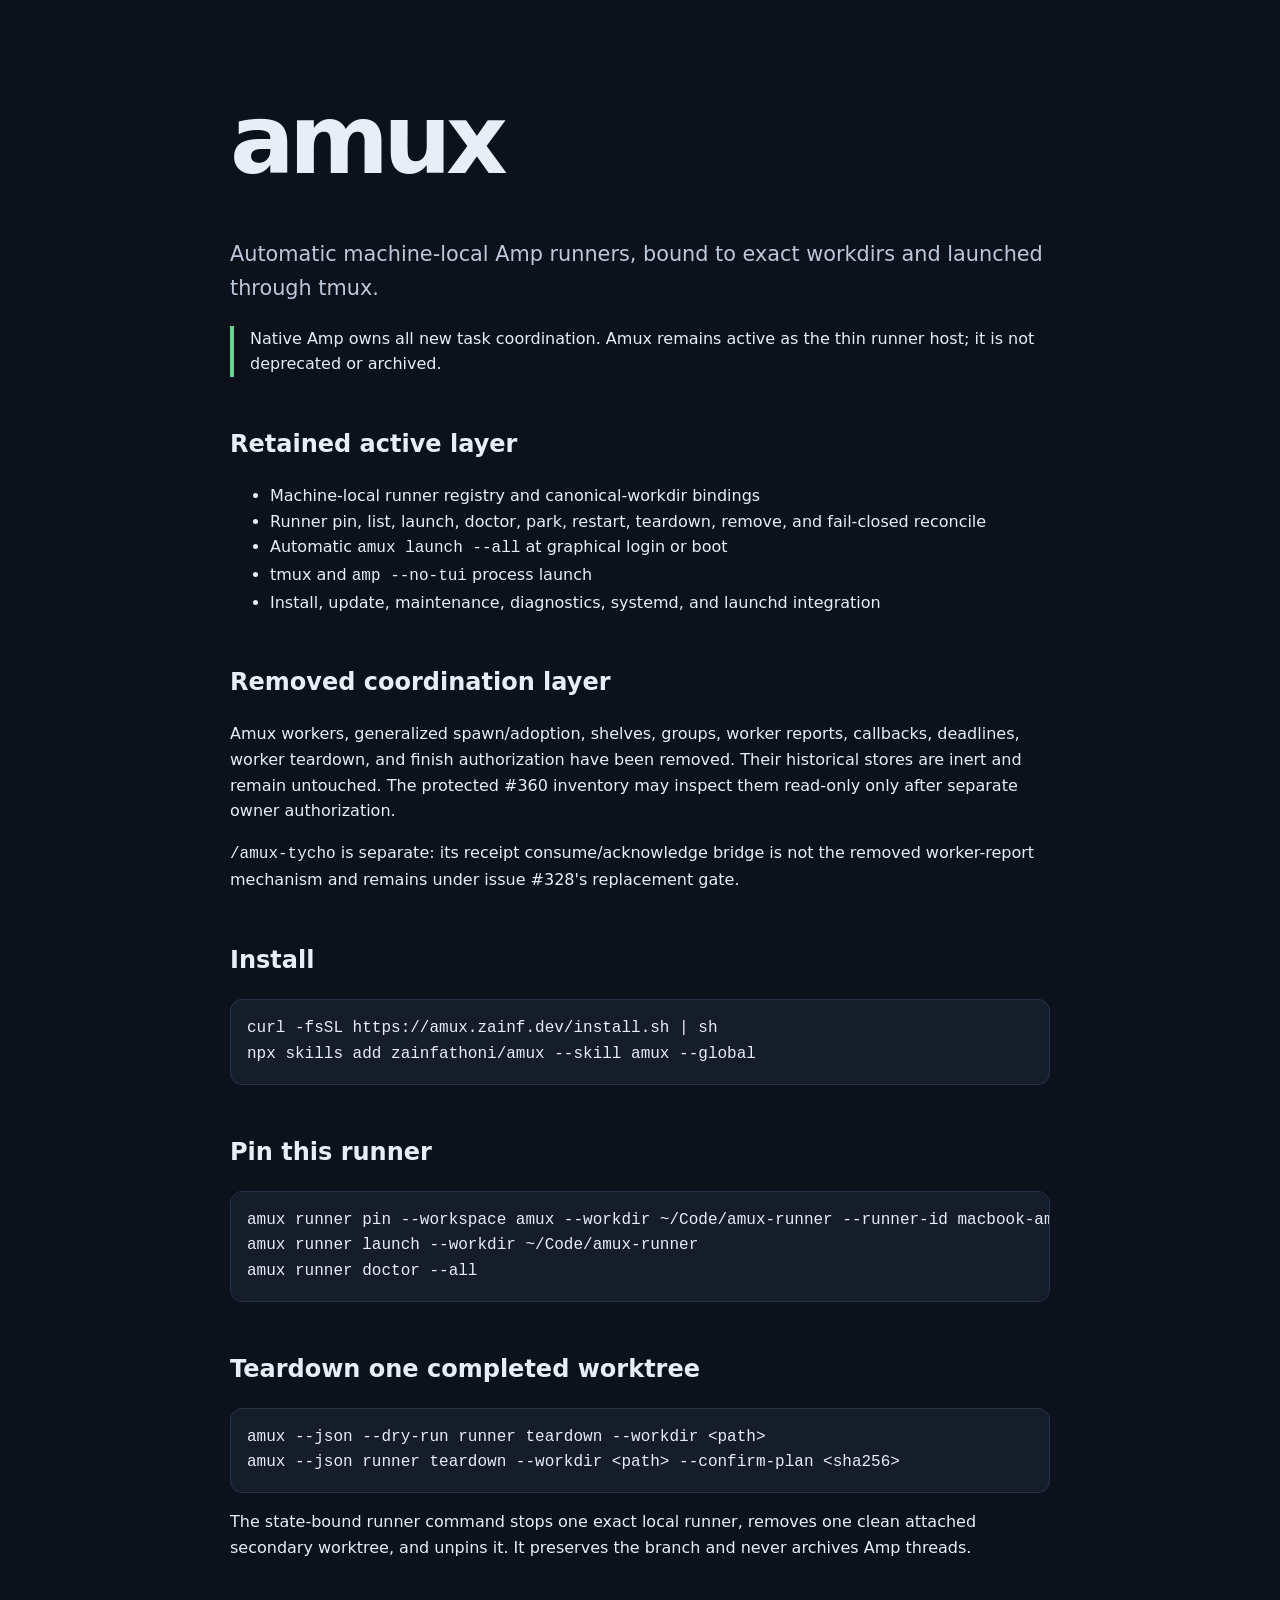
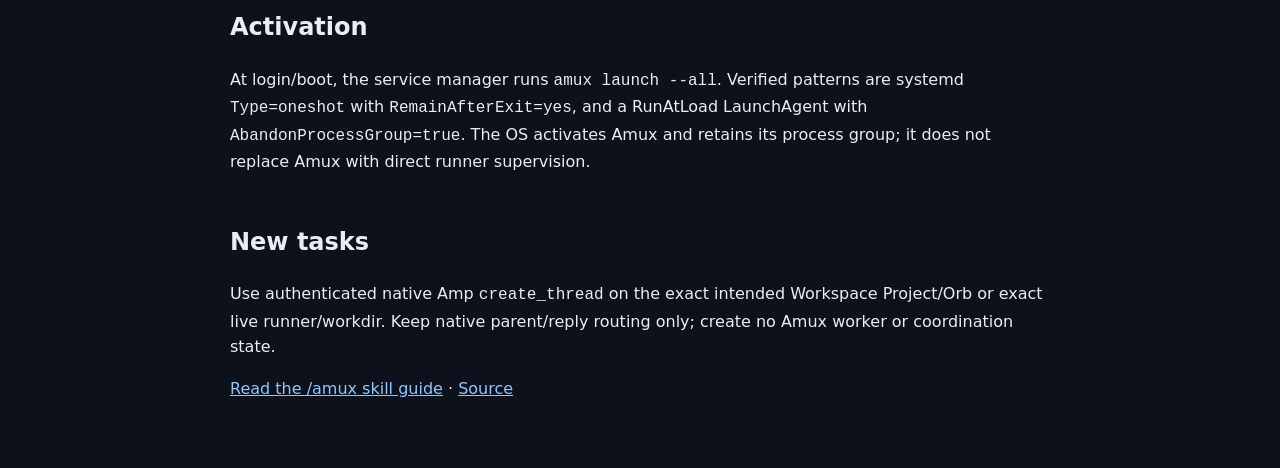
==== docs/index.html @ d3b96d9a "feat: support native runner IDs in runner pin Amp-Thread-ID: https://ampcode.com/threads/T-01a09e70-" ====
<!doctype html>
<html lang="en">
  <head>
    <meta charset="utf-8" />
    <meta name="viewport" content="width=device-width, initial-scale=1" />
    <meta name="description" content="amux is the thin machine-local runner and tmux host for Amp." />
    <title>amux — automatic machine-local Amp runners</title>
    <style>
      :root { color-scheme: dark; font-family: ui-sans-serif, system-ui, sans-serif; background: #0c111b; color: #e8edf7; }
      body { max-width: 820px; margin: 0 auto; padding: 4rem 1.5rem; line-height: 1.6; }
      h1 { font-size: clamp(3rem, 10vw, 6rem); margin: 0; letter-spacing: -.06em; }
      h2 { margin-top: 3rem; }
      a { color: #8cc8ff; }
      code, pre { font-family: ui-monospace, monospace; }
      pre { background: #151d2b; border: 1px solid #26344a; border-radius: .75rem; padding: 1rem; overflow-x: auto; }
      .lede { font-size: 1.3rem; color: #bdc8da; }
      .note { border-left: .25rem solid #68d391; padding-left: 1rem; }
    </style>
  </head>
  <body>
    <h1>amux</h1>
    <p class="lede">Automatic machine-local Amp runners, bound to exact workdirs and launched through tmux.</p>
    <p class="note">Native Amp owns all new task coordination. Amux remains active as the thin runner host; it is not deprecated or archived.</p>

    <h2>Retained active layer</h2>
    <ul>
      <li>Machine-local runner registry and canonical-workdir bindings</li>
      <li>Runner pin, list, launch, doctor, park, restart, teardown, remove, and fail-closed reconcile</li>
      <li>Automatic <code>amux launch --all</code> at graphical login or boot</li>
      <li>tmux and <code>amp --no-tui</code> process launch</li>
      <li>Install, update, maintenance, diagnostics, systemd, and launchd integration</li>
    </ul>

    <h2>Removed coordination layer</h2>
    <p>Amux workers, generalized spawn/adoption, shelves, groups, worker reports, callbacks, deadlines, worker teardown, and finish authorization have been removed. Their historical stores are inert and remain untouched. The protected #360 inventory may inspect them read-only only after separate owner authorization.</p>
    <p><code>/amux-tycho</code> is separate: its receipt consume/acknowledge bridge is not the removed worker-report mechanism and remains under issue #328's replacement gate.</p>

    <h2>Install</h2>
    <pre><code>curl -fsSL https://amux.zainf.dev/install.sh | sh
npx skills add zainfathoni/amux --skill amux --global</code></pre>

    <h2>Pin this runner</h2>
    <pre><code>amux runner pin --workspace amux --workdir ~/Code/amux-runner --runner-id macbook-amux
amux runner launch --workdir ~/Code/amux-runner
amux runner doctor --all</code></pre>

    <h2>Teardown one completed worktree</h2>
    <pre><code>amux --json --dry-run runner teardown --workdir &lt;path&gt;
amux --json runner teardown --workdir &lt;path&gt; --confirm-plan &lt;sha256&gt;</code></pre>
    <p>The state-bound runner command stops one exact local runner, removes one clean attached secondary worktree, and unpins it. It preserves the branch and never archives Amp threads.</p>

    <h2>Activation</h2>
    <p>At login/boot, the service manager runs <code>amux launch --all</code>. Verified patterns are systemd <code>Type=oneshot</code> with <code>RemainAfterExit=yes</code>, and a RunAtLoad LaunchAgent with <code>AbandonProcessGroup=true</code>. The OS activates Amux and retains its process group; it does not replace Amux with direct runner supervision.</p>

    <h2>New tasks</h2>
    <p>Use authenticated native Amp <code>create_thread</code> on the exact intended Workspace Project/Orb or exact live runner/workdir. Keep native parent/reply routing only; create no Amux worker or coordination state.</p>

    <p><a href="./skill/">Read the /amux skill guide</a> · <a href="https://github.com/zainfathoni/amux">Source</a></p>
  </body>
</html>
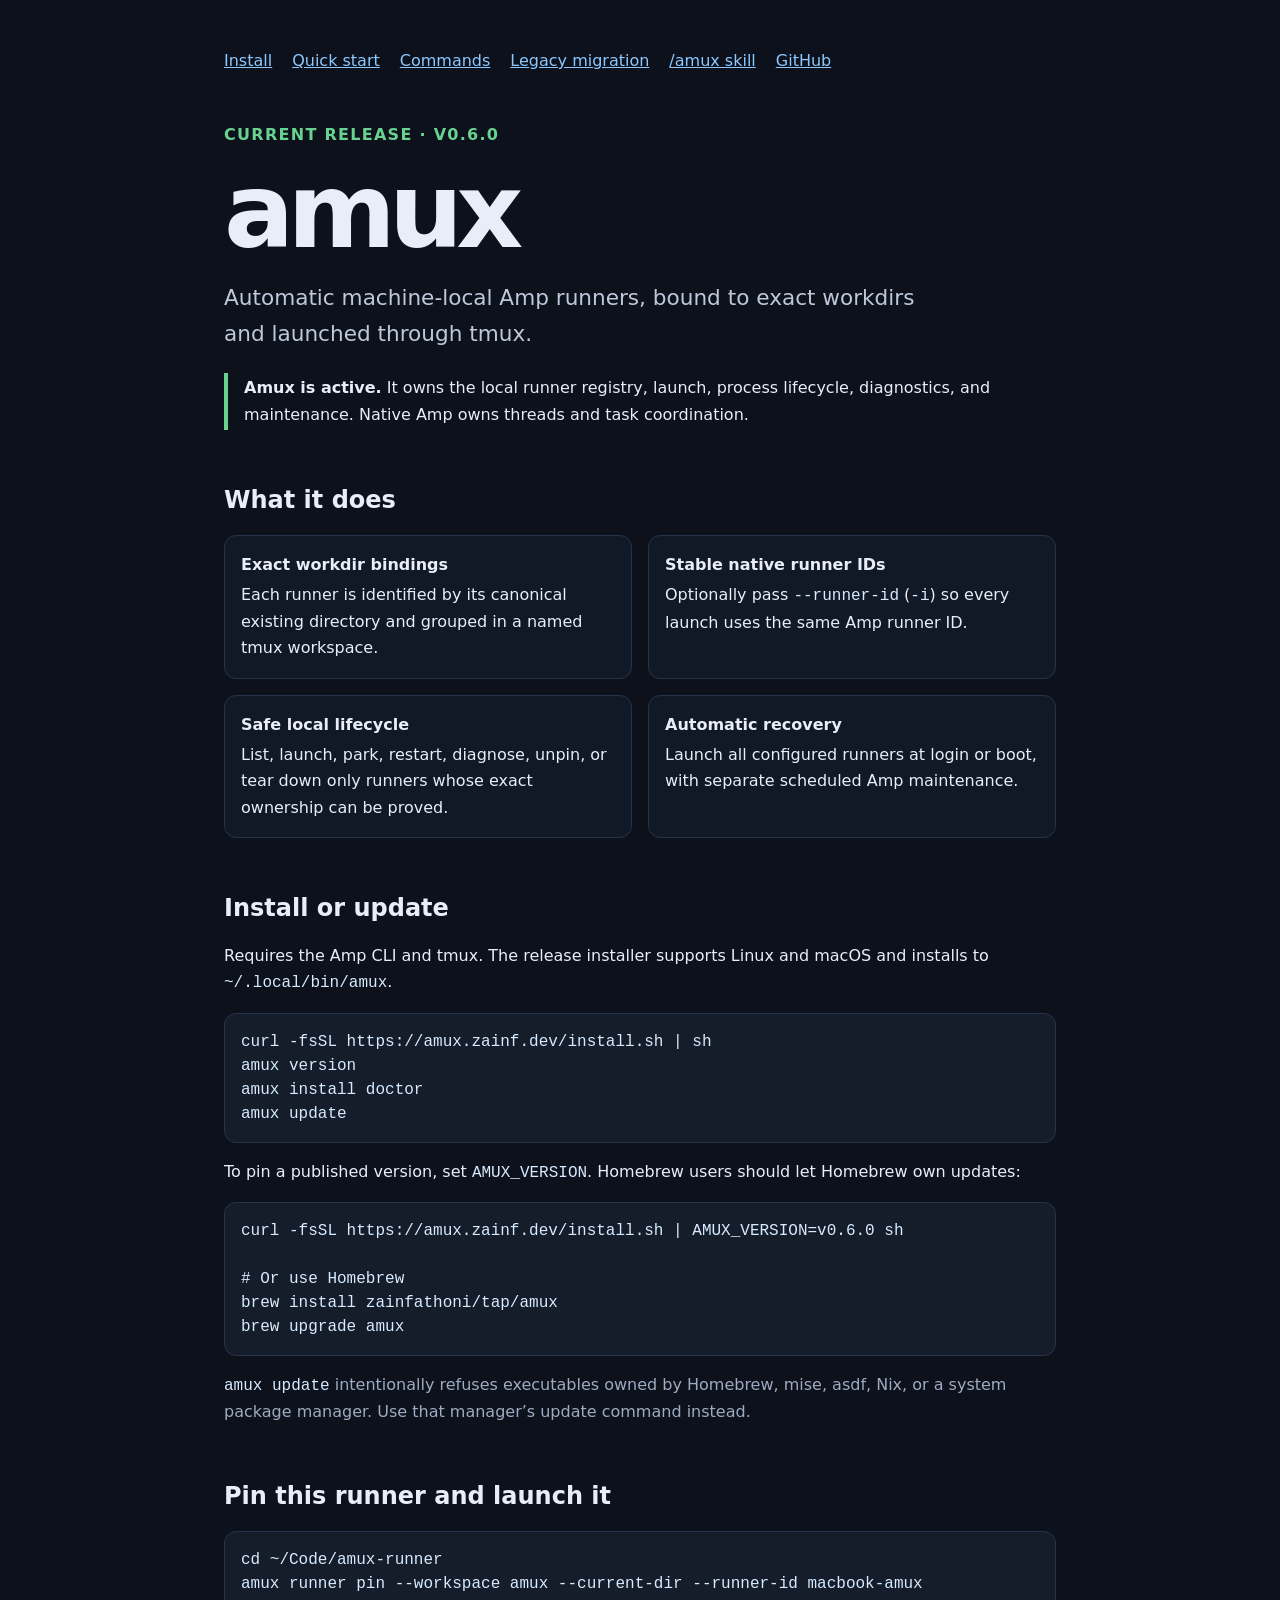
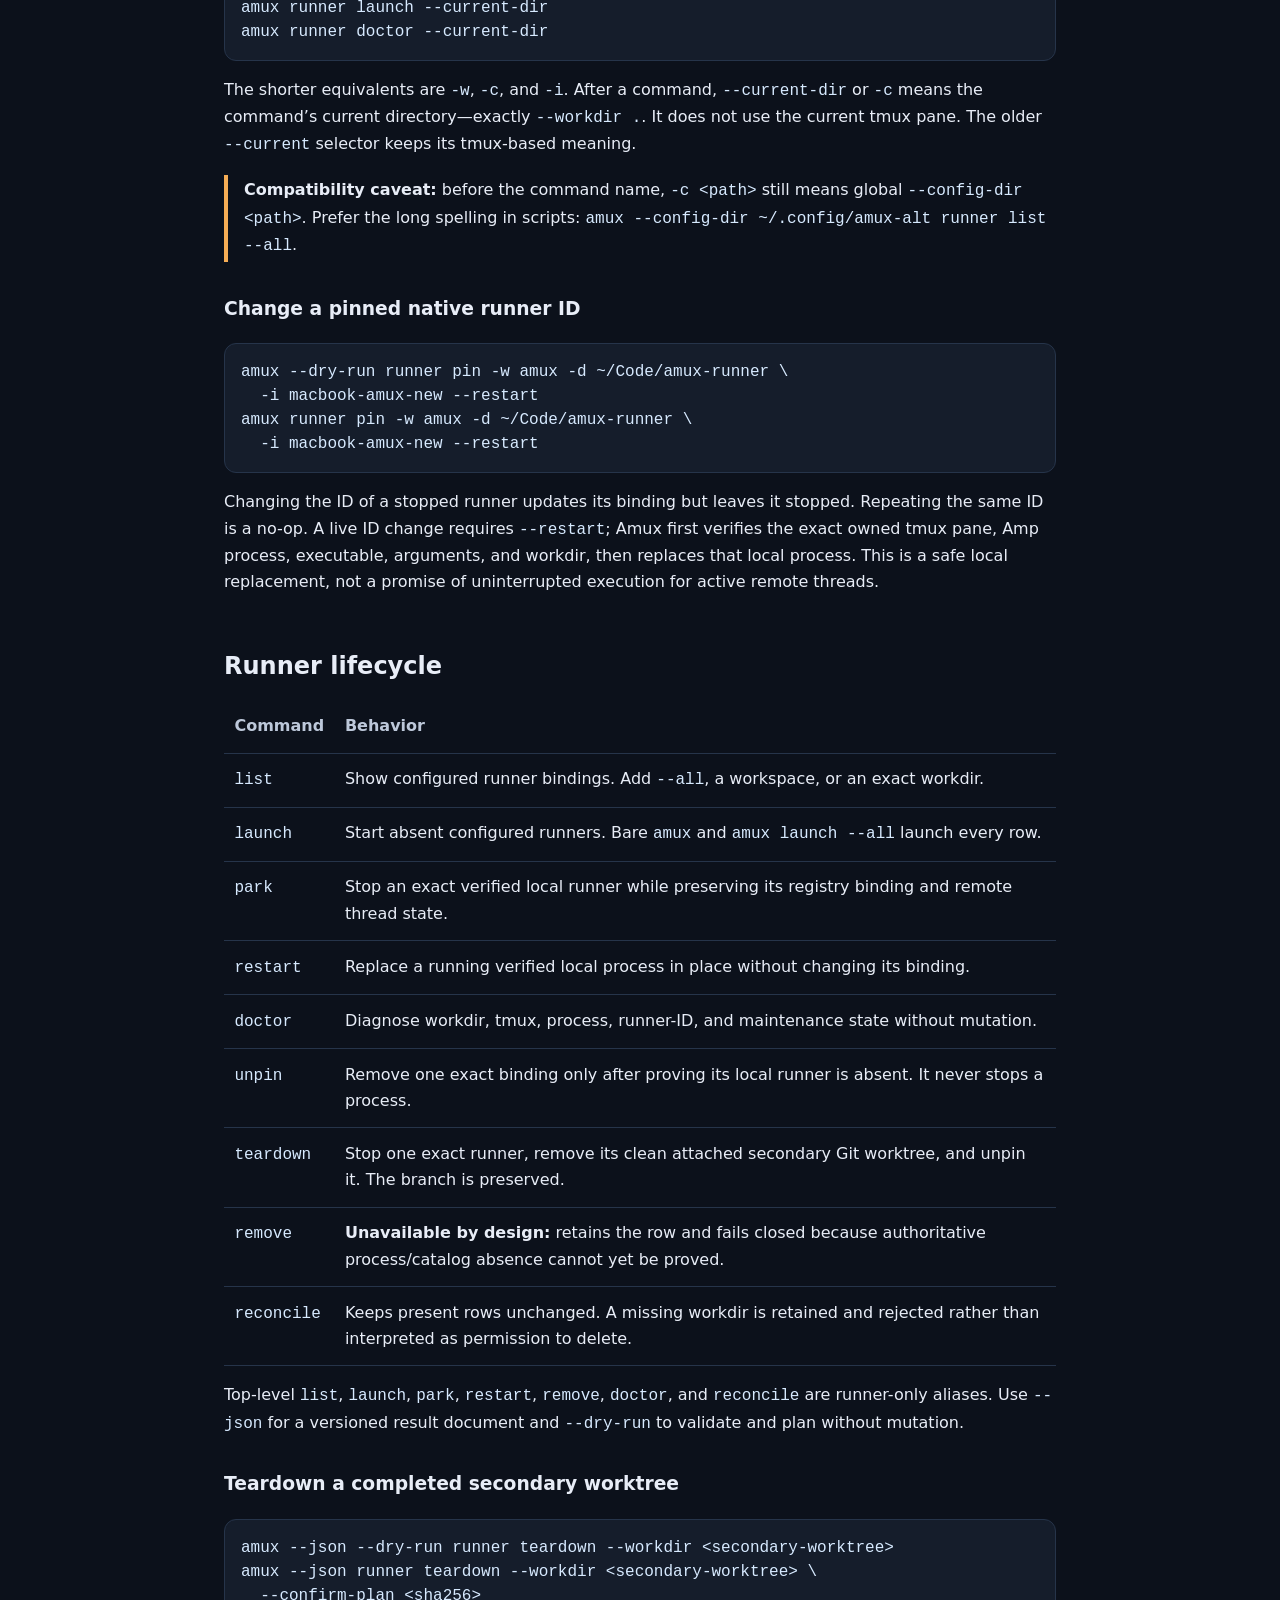
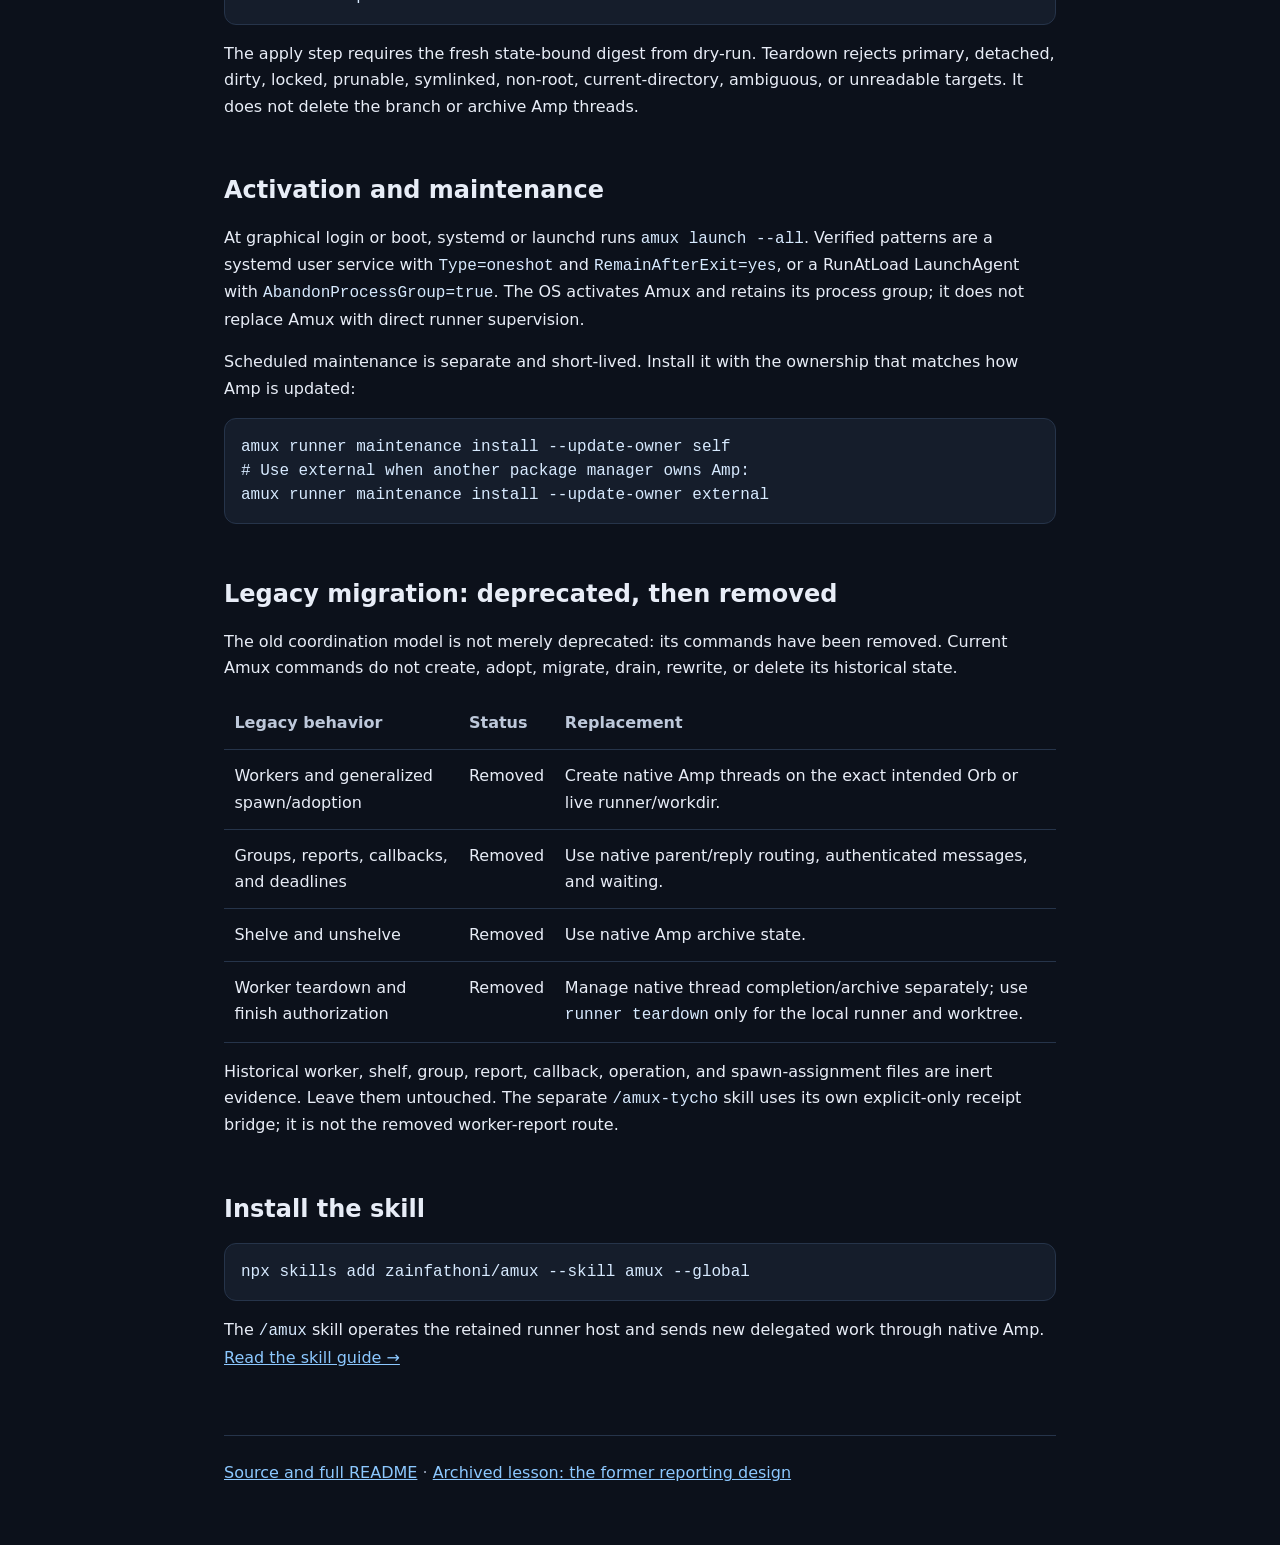
==== commit 4609a7d1: "docs: refresh public website for v0.6.0 Amp-Thread-ID: https://ampcode.com/threads/T-01a0a34f-e614-7" ====
--- a/docs/index.html
+++ b/docs/index.html
@@ -3,58 +3,141 @@
   <head>
     <meta charset="utf-8" />
     <meta name="viewport" content="width=device-width, initial-scale=1" />
-    <meta name="description" content="amux is the thin machine-local runner and tmux host for Amp." />
-    <title>amux — automatic machine-local Amp runners</title>
+    <meta name="description" content="amux is the active machine-local runner and tmux host for Amp." />
+    <title>amux — machine-local Amp runners</title>
     <style>
       :root { color-scheme: dark; font-family: ui-sans-serif, system-ui, sans-serif; background: #0c111b; color: #e8edf7; }
-      body { max-width: 820px; margin: 0 auto; padding: 4rem 1.5rem; line-height: 1.6; }
-      h1 { font-size: clamp(3rem, 10vw, 6rem); margin: 0; letter-spacing: -.06em; }
-      h2 { margin-top: 3rem; }
+      * { box-sizing: border-box; }
+      body { max-width: 880px; margin: 0 auto; padding: 3rem 1.5rem 5rem; line-height: 1.65; }
+      nav { display: flex; flex-wrap: wrap; gap: .75rem 1.25rem; margin-bottom: 3rem; }
+      h1 { font-size: clamp(3.5rem, 12vw, 6.5rem); line-height: .9; margin: 0; letter-spacing: -.065em; }
+      h2 { margin-top: 3.5rem; line-height: 1.2; }
+      h3 { margin-top: 2rem; }
       a { color: #8cc8ff; }
       code, pre { font-family: ui-monospace, monospace; }
-      pre { background: #151d2b; border: 1px solid #26344a; border-radius: .75rem; padding: 1rem; overflow-x: auto; }
-      .lede { font-size: 1.3rem; color: #bdc8da; }
-      .note { border-left: .25rem solid #68d391; padding-left: 1rem; }
+      code { color: #d7eaff; }
+      pre { background: #151d2b; border: 1px solid #26344a; border-radius: .75rem; padding: 1rem; overflow-x: auto; line-height: 1.5; }
+      table { width: 100%; border-collapse: collapse; }
+      th, td { padding: .8rem .65rem; border-bottom: 1px solid #26344a; text-align: left; vertical-align: top; }
+      th { color: #bdc8da; }
+      .eyebrow { color: #68d391; font-weight: 700; letter-spacing: .08em; text-transform: uppercase; }
+      .lede { max-width: 720px; font-size: 1.35rem; color: #bdc8da; }
+      .note { border-left: .25rem solid #68d391; padding: .15rem 0 .15rem 1rem; }
+      .warning { border-left-color: #f6ad55; }
+      .grid { display: grid; grid-template-columns: repeat(2, minmax(0, 1fr)); gap: 1rem; }
+      .card { padding: 1rem; background: #111927; border: 1px solid #26344a; border-radius: .75rem; }
+      .card strong { display: block; margin-bottom: .25rem; }
+      .muted { color: #9eabc0; }
+      footer { margin-top: 4rem; padding-top: 1.5rem; border-top: 1px solid #26344a; color: #9eabc0; }
+      @media (max-width: 640px) {
+        body { padding: 2rem 1rem 4rem; }
+        nav { margin-bottom: 2rem; }
+        .grid { grid-template-columns: 1fr; }
+        table { display: block; overflow-x: auto; }
+      }
     </style>
   </head>
   <body>
+    <nav aria-label="Primary navigation">
+      <a href="#install">Install</a>
+      <a href="#quick-start">Quick start</a>
+      <a href="#commands">Commands</a>
+      <a href="#legacy">Legacy migration</a>
+      <a href="./skill/">/amux skill</a>
+      <a href="https://github.com/zainfathoni/amux">GitHub</a>
+    </nav>
+
+    <p class="eyebrow">Current release · v0.6.0</p>
     <h1>amux</h1>
     <p class="lede">Automatic machine-local Amp runners, bound to exact workdirs and launched through tmux.</p>
-    <p class="note">Native Amp owns all new task coordination. Amux remains active as the thin runner host; it is not deprecated or archived.</p>
+    <p class="note"><strong>Amux is active.</strong> It owns the local runner registry, launch, process lifecycle, diagnostics, and maintenance. Native Amp owns threads and task coordination.</p>
 
-    <h2>Retained active layer</h2>
-    <ul>
-      <li>Machine-local runner registry and canonical-workdir bindings</li>
-      <li>Runner pin, list, launch, doctor, park, restart, teardown, remove, and fail-closed reconcile</li>
-      <li>Automatic <code>amux launch --all</code> at graphical login or boot</li>
-      <li>tmux and <code>amp --no-tui</code> process launch</li>
-      <li>Install, update, maintenance, diagnostics, systemd, and launchd integration</li>
-    </ul>
+    <h2>What it does</h2>
+    <div class="grid">
+      <div class="card"><strong>Exact workdir bindings</strong>Each runner is identified by its canonical existing directory and grouped in a named tmux workspace.</div>
+      <div class="card"><strong>Stable native runner IDs</strong>Optionally pass <code>--runner-id</code> (<code>-i</code>) so every launch uses the same Amp runner ID.</div>
+      <div class="card"><strong>Safe local lifecycle</strong>List, launch, park, restart, diagnose, unpin, or tear down only runners whose exact ownership can be proved.</div>
+      <div class="card"><strong>Automatic recovery</strong>Launch all configured runners at login or boot, with separate scheduled Amp maintenance.</div>
+    </div>
 
-    <h2>Removed coordination layer</h2>
-    <p>Amux workers, generalized spawn/adoption, shelves, groups, worker reports, callbacks, deadlines, worker teardown, and finish authorization have been removed. Their historical stores are inert and remain untouched. The protected #360 inventory may inspect them read-only only after separate owner authorization.</p>
-    <p><code>/amux-tycho</code> is separate: its receipt consume/acknowledge bridge is not the removed worker-report mechanism and remains under issue #328's replacement gate.</p>
+    <h2 id="install">Install or update</h2>
+    <p>Requires the Amp CLI and tmux. The release installer supports Linux and macOS and installs to <code>~/.local/bin/amux</code>.</p>
+    <pre><code>curl -fsSL https://amux.zainf.dev/install.sh | sh
+amux version
+amux install doctor
+amux update</code></pre>
+    <p>To pin a published version, set <code>AMUX_VERSION</code>. Homebrew users should let Homebrew own updates:</p>
+    <pre><code>curl -fsSL https://amux.zainf.dev/install.sh | AMUX_VERSION=v0.6.0 sh
 
-    <h2>Install</h2>
-    <pre><code>curl -fsSL https://amux.zainf.dev/install.sh | sh
-npx skills add zainfathoni/amux --skill amux --global</code></pre>
+# Or use Homebrew
+brew install zainfathoni/tap/amux
+brew upgrade amux</code></pre>
+    <p class="muted"><code>amux update</code> intentionally refuses executables owned by Homebrew, mise, asdf, Nix, or a system package manager. Use that manager’s update command instead.</p>
 
-    <h2>Pin this runner</h2>
-    <pre><code>amux runner pin --workspace amux --workdir ~/Code/amux-runner --runner-id macbook-amux
-amux runner launch --workdir ~/Code/amux-runner
-amux runner doctor --all</code></pre>
+    <h2 id="quick-start">Pin this runner and launch it</h2>
+    <pre><code>cd ~/Code/amux-runner
+amux runner pin --workspace amux --current-dir --runner-id macbook-amux
+amux runner launch --current-dir
+amux runner doctor --current-dir</code></pre>
+    <p>The shorter equivalents are <code>-w</code>, <code>-c</code>, and <code>-i</code>. After a command, <code>--current-dir</code> or <code>-c</code> means the command’s current directory—exactly <code>--workdir .</code>. It does not use the current tmux pane. The older <code>--current</code> selector keeps its tmux-based meaning.</p>
+    <p class="note warning"><strong>Compatibility caveat:</strong> before the command name, <code>-c &lt;path&gt;</code> still means global <code>--config-dir &lt;path&gt;</code>. Prefer the long spelling in scripts: <code>amux --config-dir ~/.config/amux-alt runner list --all</code>.</p>
 
-    <h2>Teardown one completed worktree</h2>
-    <pre><code>amux --json --dry-run runner teardown --workdir &lt;path&gt;
-amux --json runner teardown --workdir &lt;path&gt; --confirm-plan &lt;sha256&gt;</code></pre>
-    <p>The state-bound runner command stops one exact local runner, removes one clean attached secondary worktree, and unpins it. It preserves the branch and never archives Amp threads.</p>
+    <h3>Change a pinned native runner ID</h3>
+    <pre><code>amux --dry-run runner pin -w amux -d ~/Code/amux-runner \
+  -i macbook-amux-new --restart
+amux runner pin -w amux -d ~/Code/amux-runner \
+  -i macbook-amux-new --restart</code></pre>
+    <p>Changing the ID of a stopped runner updates its binding but leaves it stopped. Repeating the same ID is a no-op. A live ID change requires <code>--restart</code>; Amux first verifies the exact owned tmux pane, Amp process, executable, arguments, and workdir, then replaces that local process. This is a safe local replacement, not a promise of uninterrupted execution for active remote threads.</p>
 
-    <h2>Activation</h2>
-    <p>At login/boot, the service manager runs <code>amux launch --all</code>. Verified patterns are systemd <code>Type=oneshot</code> with <code>RemainAfterExit=yes</code>, and a RunAtLoad LaunchAgent with <code>AbandonProcessGroup=true</code>. The OS activates Amux and retains its process group; it does not replace Amux with direct runner supervision.</p>
+    <h2 id="commands">Runner lifecycle</h2>
+    <table>
+      <thead><tr><th>Command</th><th>Behavior</th></tr></thead>
+      <tbody>
+        <tr><td><code>list</code></td><td>Show configured runner bindings. Add <code>--all</code>, a workspace, or an exact workdir.</td></tr>
+        <tr><td><code>launch</code></td><td>Start absent configured runners. Bare <code>amux</code> and <code>amux launch --all</code> launch every row.</td></tr>
+        <tr><td><code>park</code></td><td>Stop an exact verified local runner while preserving its registry binding and remote thread state.</td></tr>
+        <tr><td><code>restart</code></td><td>Replace a running verified local process in place without changing its binding.</td></tr>
+        <tr><td><code>doctor</code></td><td>Diagnose workdir, tmux, process, runner-ID, and maintenance state without mutation.</td></tr>
+        <tr><td><code>unpin</code></td><td>Remove one exact binding only after proving its local runner is absent. It never stops a process.</td></tr>
+        <tr><td><code>teardown</code></td><td>Stop one exact runner, remove its clean attached secondary Git worktree, and unpin it. The branch is preserved.</td></tr>
+        <tr><td><code>remove</code></td><td><strong>Unavailable by design:</strong> retains the row and fails closed because authoritative process/catalog absence cannot yet be proved.</td></tr>
+        <tr><td><code>reconcile</code></td><td>Keeps present rows unchanged. A missing workdir is retained and rejected rather than interpreted as permission to delete.</td></tr>
+      </tbody>
+    </table>
+    <p>Top-level <code>list</code>, <code>launch</code>, <code>park</code>, <code>restart</code>, <code>remove</code>, <code>doctor</code>, and <code>reconcile</code> are runner-only aliases. Use <code>--json</code> for a versioned result document and <code>--dry-run</code> to validate and plan without mutation.</p>
 
-    <h2>New tasks</h2>
-    <p>Use authenticated native Amp <code>create_thread</code> on the exact intended Workspace Project/Orb or exact live runner/workdir. Keep native parent/reply routing only; create no Amux worker or coordination state.</p>
+    <h3>Teardown a completed secondary worktree</h3>
+    <pre><code>amux --json --dry-run runner teardown --workdir &lt;secondary-worktree&gt;
+amux --json runner teardown --workdir &lt;secondary-worktree&gt; \
+  --confirm-plan &lt;sha256&gt;</code></pre>
+    <p>The apply step requires the fresh state-bound digest from dry-run. Teardown rejects primary, detached, dirty, locked, prunable, symlinked, non-root, current-directory, ambiguous, or unreadable targets. It does not delete the branch or archive Amp threads.</p>
 
-    <p><a href="./skill/">Read the /amux skill guide</a> · <a href="https://github.com/zainfathoni/amux">Source</a></p>
+    <h2>Activation and maintenance</h2>
+    <p>At graphical login or boot, systemd or launchd runs <code>amux launch --all</code>. Verified patterns are a systemd user service with <code>Type=oneshot</code> and <code>RemainAfterExit=yes</code>, or a RunAtLoad LaunchAgent with <code>AbandonProcessGroup=true</code>. The OS activates Amux and retains its process group; it does not replace Amux with direct runner supervision.</p>
+    <p>Scheduled maintenance is separate and short-lived. Install it with the ownership that matches how Amp is updated:</p>
+    <pre><code>amux runner maintenance install --update-owner self
+# Use external when another package manager owns Amp:
+amux runner maintenance install --update-owner external</code></pre>
+
+    <h2 id="legacy">Legacy migration: deprecated, then removed</h2>
+    <p>The old coordination model is not merely deprecated: its commands have been removed. Current Amux commands do not create, adopt, migrate, drain, rewrite, or delete its historical state.</p>
+    <table>
+      <thead><tr><th>Legacy behavior</th><th>Status</th><th>Replacement</th></tr></thead>
+      <tbody>
+        <tr><td>Workers and generalized spawn/adoption</td><td>Removed</td><td>Create native Amp threads on the exact intended Orb or live runner/workdir.</td></tr>
+        <tr><td>Groups, reports, callbacks, and deadlines</td><td>Removed</td><td>Use native parent/reply routing, authenticated messages, and waiting.</td></tr>
+        <tr><td>Shelve and unshelve</td><td>Removed</td><td>Use native Amp archive state.</td></tr>
+        <tr><td>Worker teardown and finish authorization</td><td>Removed</td><td>Manage native thread completion/archive separately; use <code>runner teardown</code> only for the local runner and worktree.</td></tr>
+      </tbody>
+    </table>
+    <p>Historical worker, shelf, group, report, callback, operation, and spawn-assignment files are inert evidence. Leave them untouched. The separate <code>/amux-tycho</code> skill uses its own explicit-only receipt bridge; it is not the removed worker-report route.</p>
+
+    <h2>Install the skill</h2>
+    <pre><code>npx skills add zainfathoni/amux --skill amux --global</code></pre>
+    <p>The <code>/amux</code> skill operates the retained runner host and sends new delegated work through native Amp. <a href="./skill/">Read the skill guide →</a></p>
+
+    <footer>
+      <a href="https://github.com/zainfathoni/amux">Source and full README</a> · <a href="./learn/amux-async-reporting/">Archived lesson: the former reporting design</a>
+    </footer>
   </body>
 </html>
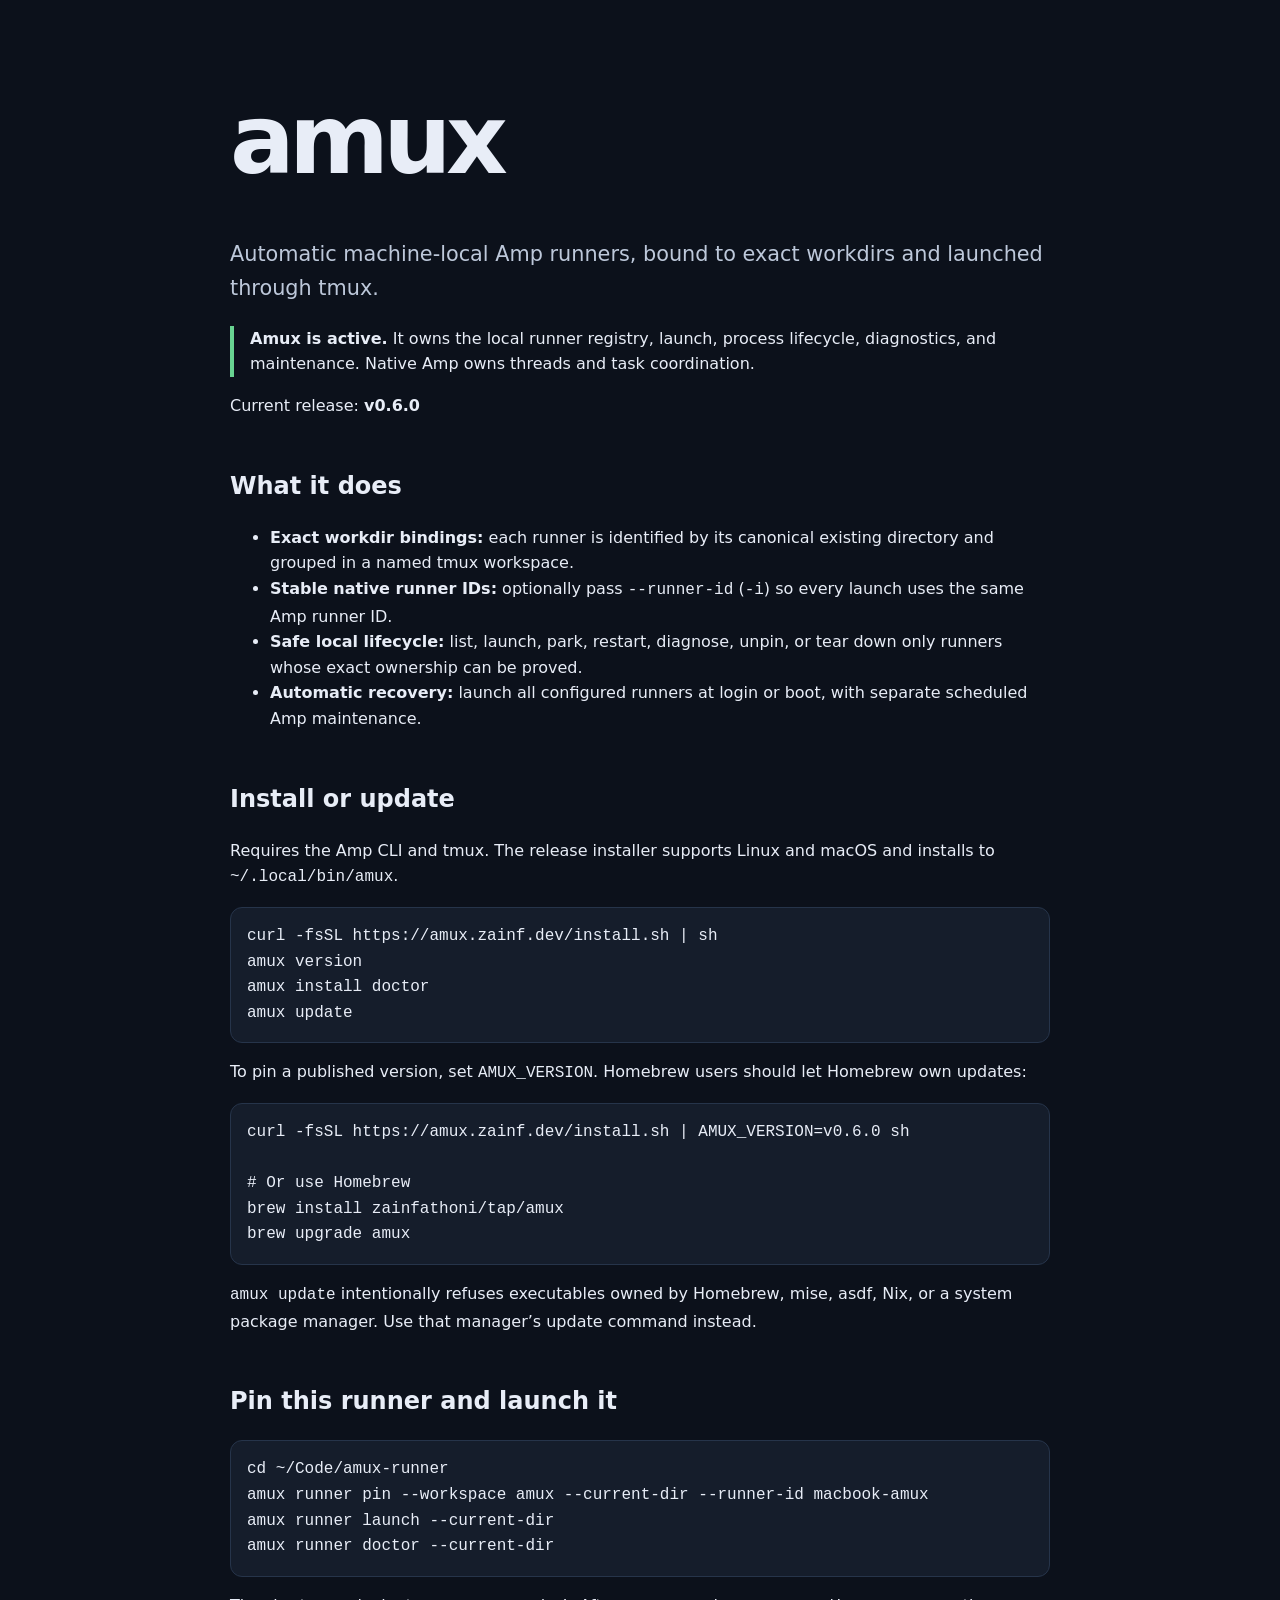
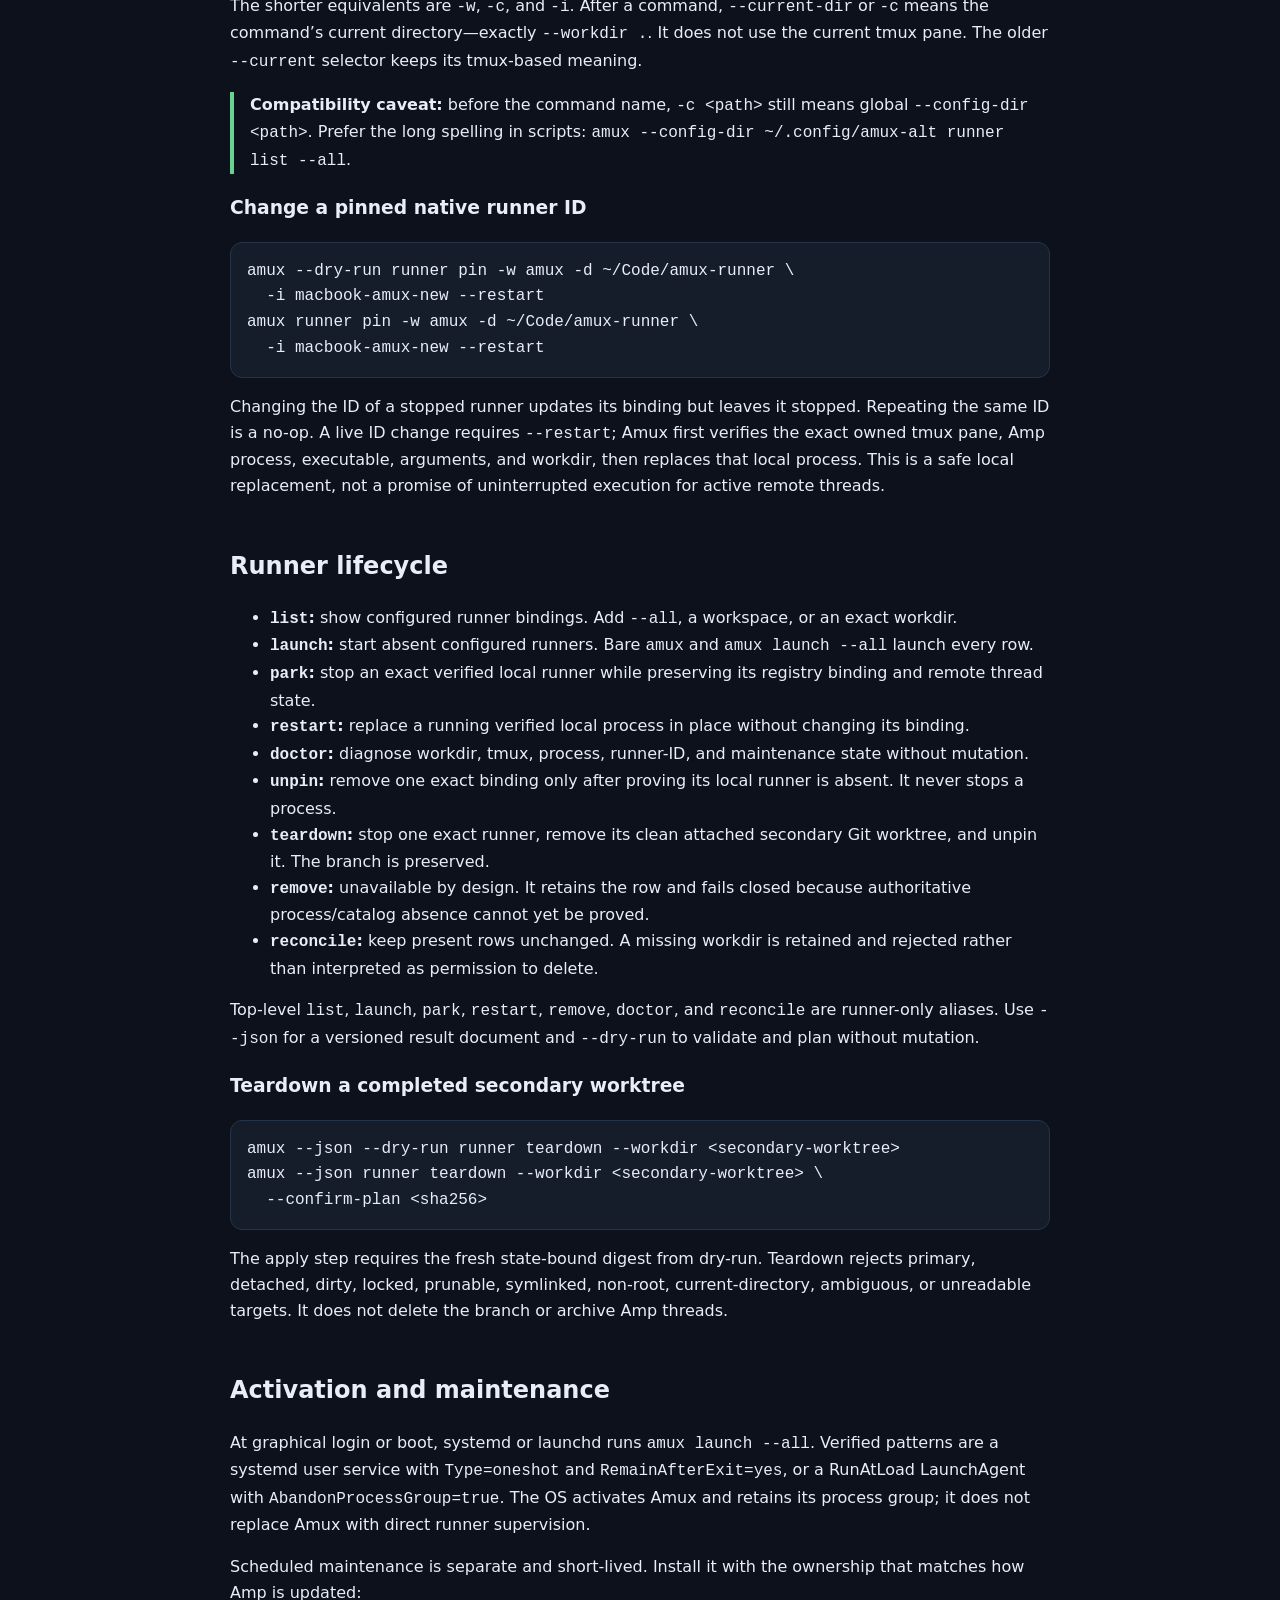
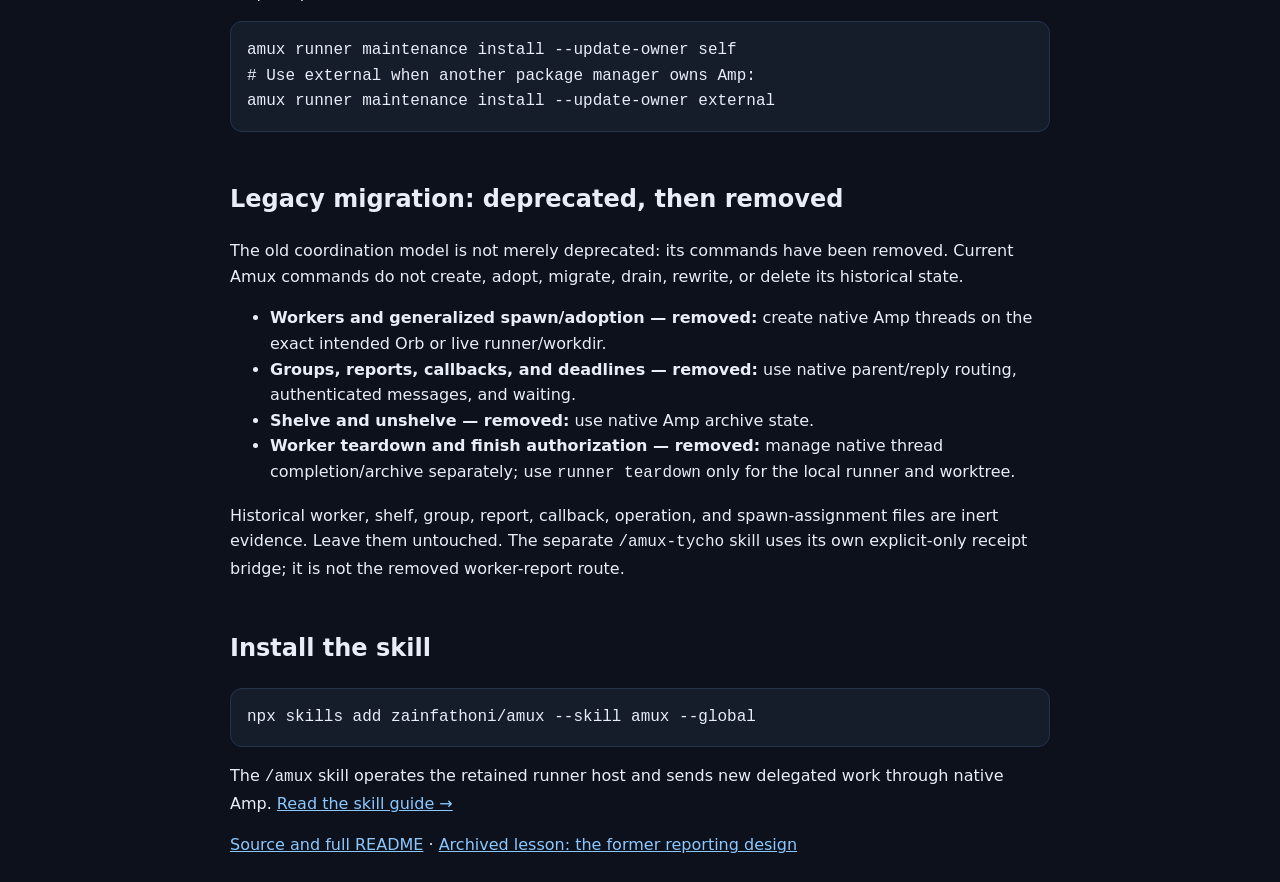
==== commit 4a09dc8e: "docs: restore public site design system Amp-Thread-ID: https://ampcode.com/threads/T-01a0a34f-e614-7" ====
--- a/docs/index.html
+++ b/docs/index.html
@@ -7,58 +7,29 @@
     <title>amux — machine-local Amp runners</title>
     <style>
       :root { color-scheme: dark; font-family: ui-sans-serif, system-ui, sans-serif; background: #0c111b; color: #e8edf7; }
-      * { box-sizing: border-box; }
-      body { max-width: 880px; margin: 0 auto; padding: 3rem 1.5rem 5rem; line-height: 1.65; }
-      nav { display: flex; flex-wrap: wrap; gap: .75rem 1.25rem; margin-bottom: 3rem; }
-      h1 { font-size: clamp(3.5rem, 12vw, 6.5rem); line-height: .9; margin: 0; letter-spacing: -.065em; }
-      h2 { margin-top: 3.5rem; line-height: 1.2; }
-      h3 { margin-top: 2rem; }
+      body { max-width: 820px; margin: 0 auto; padding: 4rem 1.5rem; line-height: 1.6; }
+      h1 { font-size: clamp(3rem, 10vw, 6rem); margin: 0; letter-spacing: -.06em; }
+      h2 { margin-top: 3rem; }
       a { color: #8cc8ff; }
       code, pre { font-family: ui-monospace, monospace; }
-      code { color: #d7eaff; }
-      pre { background: #151d2b; border: 1px solid #26344a; border-radius: .75rem; padding: 1rem; overflow-x: auto; line-height: 1.5; }
-      table { width: 100%; border-collapse: collapse; }
-      th, td { padding: .8rem .65rem; border-bottom: 1px solid #26344a; text-align: left; vertical-align: top; }
-      th { color: #bdc8da; }
-      .eyebrow { color: #68d391; font-weight: 700; letter-spacing: .08em; text-transform: uppercase; }
-      .lede { max-width: 720px; font-size: 1.35rem; color: #bdc8da; }
-      .note { border-left: .25rem solid #68d391; padding: .15rem 0 .15rem 1rem; }
-      .warning { border-left-color: #f6ad55; }
-      .grid { display: grid; grid-template-columns: repeat(2, minmax(0, 1fr)); gap: 1rem; }
-      .card { padding: 1rem; background: #111927; border: 1px solid #26344a; border-radius: .75rem; }
-      .card strong { display: block; margin-bottom: .25rem; }
-      .muted { color: #9eabc0; }
-      footer { margin-top: 4rem; padding-top: 1.5rem; border-top: 1px solid #26344a; color: #9eabc0; }
-      @media (max-width: 640px) {
-        body { padding: 2rem 1rem 4rem; }
-        nav { margin-bottom: 2rem; }
-        .grid { grid-template-columns: 1fr; }
-        table { display: block; overflow-x: auto; }
-      }
+      pre { background: #151d2b; border: 1px solid #26344a; border-radius: .75rem; padding: 1rem; overflow-x: auto; }
+      .lede { font-size: 1.3rem; color: #bdc8da; }
+      .note { border-left: .25rem solid #68d391; padding-left: 1rem; }
     </style>
   </head>
   <body>
-    <nav aria-label="Primary navigation">
-      <a href="#install">Install</a>
-      <a href="#quick-start">Quick start</a>
-      <a href="#commands">Commands</a>
-      <a href="#legacy">Legacy migration</a>
-      <a href="./skill/">/amux skill</a>
-      <a href="https://github.com/zainfathoni/amux">GitHub</a>
-    </nav>
-
-    <p class="eyebrow">Current release · v0.6.0</p>
     <h1>amux</h1>
     <p class="lede">Automatic machine-local Amp runners, bound to exact workdirs and launched through tmux.</p>
     <p class="note"><strong>Amux is active.</strong> It owns the local runner registry, launch, process lifecycle, diagnostics, and maintenance. Native Amp owns threads and task coordination.</p>
+    <p>Current release: <strong>v0.6.0</strong></p>
 
     <h2>What it does</h2>
-    <div class="grid">
-      <div class="card"><strong>Exact workdir bindings</strong>Each runner is identified by its canonical existing directory and grouped in a named tmux workspace.</div>
-      <div class="card"><strong>Stable native runner IDs</strong>Optionally pass <code>--runner-id</code> (<code>-i</code>) so every launch uses the same Amp runner ID.</div>
-      <div class="card"><strong>Safe local lifecycle</strong>List, launch, park, restart, diagnose, unpin, or tear down only runners whose exact ownership can be proved.</div>
-      <div class="card"><strong>Automatic recovery</strong>Launch all configured runners at login or boot, with separate scheduled Amp maintenance.</div>
-    </div>
+    <ul>
+      <li><strong>Exact workdir bindings:</strong> each runner is identified by its canonical existing directory and grouped in a named tmux workspace.</li>
+      <li><strong>Stable native runner IDs:</strong> optionally pass <code>--runner-id</code> (<code>-i</code>) so every launch uses the same Amp runner ID.</li>
+      <li><strong>Safe local lifecycle:</strong> list, launch, park, restart, diagnose, unpin, or tear down only runners whose exact ownership can be proved.</li>
+      <li><strong>Automatic recovery:</strong> launch all configured runners at login or boot, with separate scheduled Amp maintenance.</li>
+    </ul>
 
     <h2 id="install">Install or update</h2>
     <p>Requires the Amp CLI and tmux. The release installer supports Linux and macOS and installs to <code>~/.local/bin/amux</code>.</p>
@@ -72,7 +43,7 @@
 # Or use Homebrew
 brew install zainfathoni/tap/amux
 brew upgrade amux</code></pre>
-    <p class="muted"><code>amux update</code> intentionally refuses executables owned by Homebrew, mise, asdf, Nix, or a system package manager. Use that manager’s update command instead.</p>
+    <p><code>amux update</code> intentionally refuses executables owned by Homebrew, mise, asdf, Nix, or a system package manager. Use that manager’s update command instead.</p>
 
     <h2 id="quick-start">Pin this runner and launch it</h2>
     <pre><code>cd ~/Code/amux-runner
@@ -80,7 +51,7 @@
 amux runner launch --current-dir
 amux runner doctor --current-dir</code></pre>
     <p>The shorter equivalents are <code>-w</code>, <code>-c</code>, and <code>-i</code>. After a command, <code>--current-dir</code> or <code>-c</code> means the command’s current directory—exactly <code>--workdir .</code>. It does not use the current tmux pane. The older <code>--current</code> selector keeps its tmux-based meaning.</p>
-    <p class="note warning"><strong>Compatibility caveat:</strong> before the command name, <code>-c &lt;path&gt;</code> still means global <code>--config-dir &lt;path&gt;</code>. Prefer the long spelling in scripts: <code>amux --config-dir ~/.config/amux-alt runner list --all</code>.</p>
+    <p class="note"><strong>Compatibility caveat:</strong> before the command name, <code>-c &lt;path&gt;</code> still means global <code>--config-dir &lt;path&gt;</code>. Prefer the long spelling in scripts: <code>amux --config-dir ~/.config/amux-alt runner list --all</code>.</p>
 
     <h3>Change a pinned native runner ID</h3>
     <pre><code>amux --dry-run runner pin -w amux -d ~/Code/amux-runner \
@@ -90,20 +61,17 @@
     <p>Changing the ID of a stopped runner updates its binding but leaves it stopped. Repeating the same ID is a no-op. A live ID change requires <code>--restart</code>; Amux first verifies the exact owned tmux pane, Amp process, executable, arguments, and workdir, then replaces that local process. This is a safe local replacement, not a promise of uninterrupted execution for active remote threads.</p>
 
     <h2 id="commands">Runner lifecycle</h2>
-    <table>
-      <thead><tr><th>Command</th><th>Behavior</th></tr></thead>
-      <tbody>
-        <tr><td><code>list</code></td><td>Show configured runner bindings. Add <code>--all</code>, a workspace, or an exact workdir.</td></tr>
-        <tr><td><code>launch</code></td><td>Start absent configured runners. Bare <code>amux</code> and <code>amux launch --all</code> launch every row.</td></tr>
-        <tr><td><code>park</code></td><td>Stop an exact verified local runner while preserving its registry binding and remote thread state.</td></tr>
-        <tr><td><code>restart</code></td><td>Replace a running verified local process in place without changing its binding.</td></tr>
-        <tr><td><code>doctor</code></td><td>Diagnose workdir, tmux, process, runner-ID, and maintenance state without mutation.</td></tr>
-        <tr><td><code>unpin</code></td><td>Remove one exact binding only after proving its local runner is absent. It never stops a process.</td></tr>
-        <tr><td><code>teardown</code></td><td>Stop one exact runner, remove its clean attached secondary Git worktree, and unpin it. The branch is preserved.</td></tr>
-        <tr><td><code>remove</code></td><td><strong>Unavailable by design:</strong> retains the row and fails closed because authoritative process/catalog absence cannot yet be proved.</td></tr>
-        <tr><td><code>reconcile</code></td><td>Keeps present rows unchanged. A missing workdir is retained and rejected rather than interpreted as permission to delete.</td></tr>
-      </tbody>
-    </table>
+    <ul>
+      <li><strong><code>list</code>:</strong> show configured runner bindings. Add <code>--all</code>, a workspace, or an exact workdir.</li>
+      <li><strong><code>launch</code>:</strong> start absent configured runners. Bare <code>amux</code> and <code>amux launch --all</code> launch every row.</li>
+      <li><strong><code>park</code>:</strong> stop an exact verified local runner while preserving its registry binding and remote thread state.</li>
+      <li><strong><code>restart</code>:</strong> replace a running verified local process in place without changing its binding.</li>
+      <li><strong><code>doctor</code>:</strong> diagnose workdir, tmux, process, runner-ID, and maintenance state without mutation.</li>
+      <li><strong><code>unpin</code>:</strong> remove one exact binding only after proving its local runner is absent. It never stops a process.</li>
+      <li><strong><code>teardown</code>:</strong> stop one exact runner, remove its clean attached secondary Git worktree, and unpin it. The branch is preserved.</li>
+      <li><strong><code>remove</code>:</strong> unavailable by design. It retains the row and fails closed because authoritative process/catalog absence cannot yet be proved.</li>
+      <li><strong><code>reconcile</code>:</strong> keep present rows unchanged. A missing workdir is retained and rejected rather than interpreted as permission to delete.</li>
+    </ul>
     <p>Top-level <code>list</code>, <code>launch</code>, <code>park</code>, <code>restart</code>, <code>remove</code>, <code>doctor</code>, and <code>reconcile</code> are runner-only aliases. Use <code>--json</code> for a versioned result document and <code>--dry-run</code> to validate and plan without mutation.</p>
 
     <h3>Teardown a completed secondary worktree</h3>
@@ -121,23 +89,18 @@
 
     <h2 id="legacy">Legacy migration: deprecated, then removed</h2>
     <p>The old coordination model is not merely deprecated: its commands have been removed. Current Amux commands do not create, adopt, migrate, drain, rewrite, or delete its historical state.</p>
-    <table>
-      <thead><tr><th>Legacy behavior</th><th>Status</th><th>Replacement</th></tr></thead>
-      <tbody>
-        <tr><td>Workers and generalized spawn/adoption</td><td>Removed</td><td>Create native Amp threads on the exact intended Orb or live runner/workdir.</td></tr>
-        <tr><td>Groups, reports, callbacks, and deadlines</td><td>Removed</td><td>Use native parent/reply routing, authenticated messages, and waiting.</td></tr>
-        <tr><td>Shelve and unshelve</td><td>Removed</td><td>Use native Amp archive state.</td></tr>
-        <tr><td>Worker teardown and finish authorization</td><td>Removed</td><td>Manage native thread completion/archive separately; use <code>runner teardown</code> only for the local runner and worktree.</td></tr>
-      </tbody>
-    </table>
+    <ul>
+      <li><strong>Workers and generalized spawn/adoption — removed:</strong> create native Amp threads on the exact intended Orb or live runner/workdir.</li>
+      <li><strong>Groups, reports, callbacks, and deadlines — removed:</strong> use native parent/reply routing, authenticated messages, and waiting.</li>
+      <li><strong>Shelve and unshelve — removed:</strong> use native Amp archive state.</li>
+      <li><strong>Worker teardown and finish authorization — removed:</strong> manage native thread completion/archive separately; use <code>runner teardown</code> only for the local runner and worktree.</li>
+    </ul>
     <p>Historical worker, shelf, group, report, callback, operation, and spawn-assignment files are inert evidence. Leave them untouched. The separate <code>/amux-tycho</code> skill uses its own explicit-only receipt bridge; it is not the removed worker-report route.</p>
 
     <h2>Install the skill</h2>
     <pre><code>npx skills add zainfathoni/amux --skill amux --global</code></pre>
     <p>The <code>/amux</code> skill operates the retained runner host and sends new delegated work through native Amp. <a href="./skill/">Read the skill guide →</a></p>
 
-    <footer>
-      <a href="https://github.com/zainfathoni/amux">Source and full README</a> · <a href="./learn/amux-async-reporting/">Archived lesson: the former reporting design</a>
-    </footer>
+    <p><a href="https://github.com/zainfathoni/amux">Source and full README</a> · <a href="./learn/amux-async-reporting/">Archived lesson: the former reporting design</a></p>
   </body>
 </html>
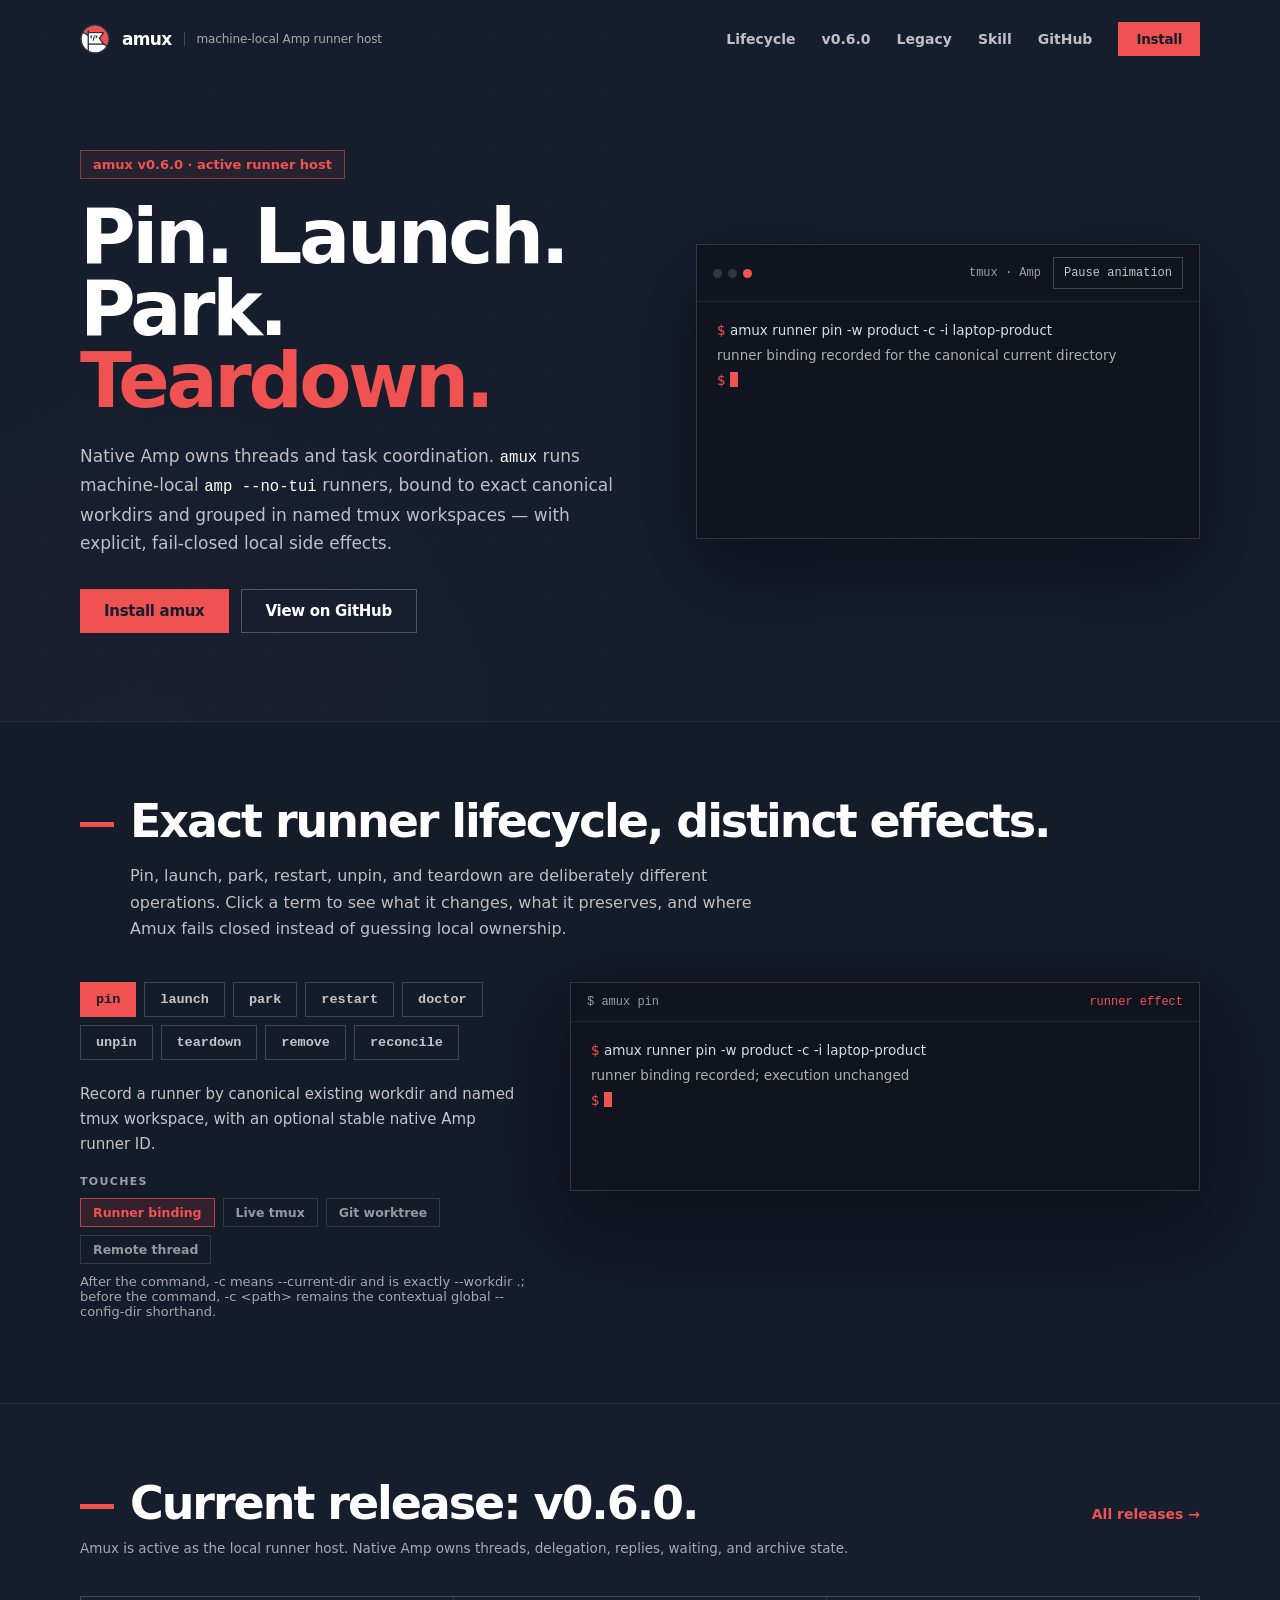
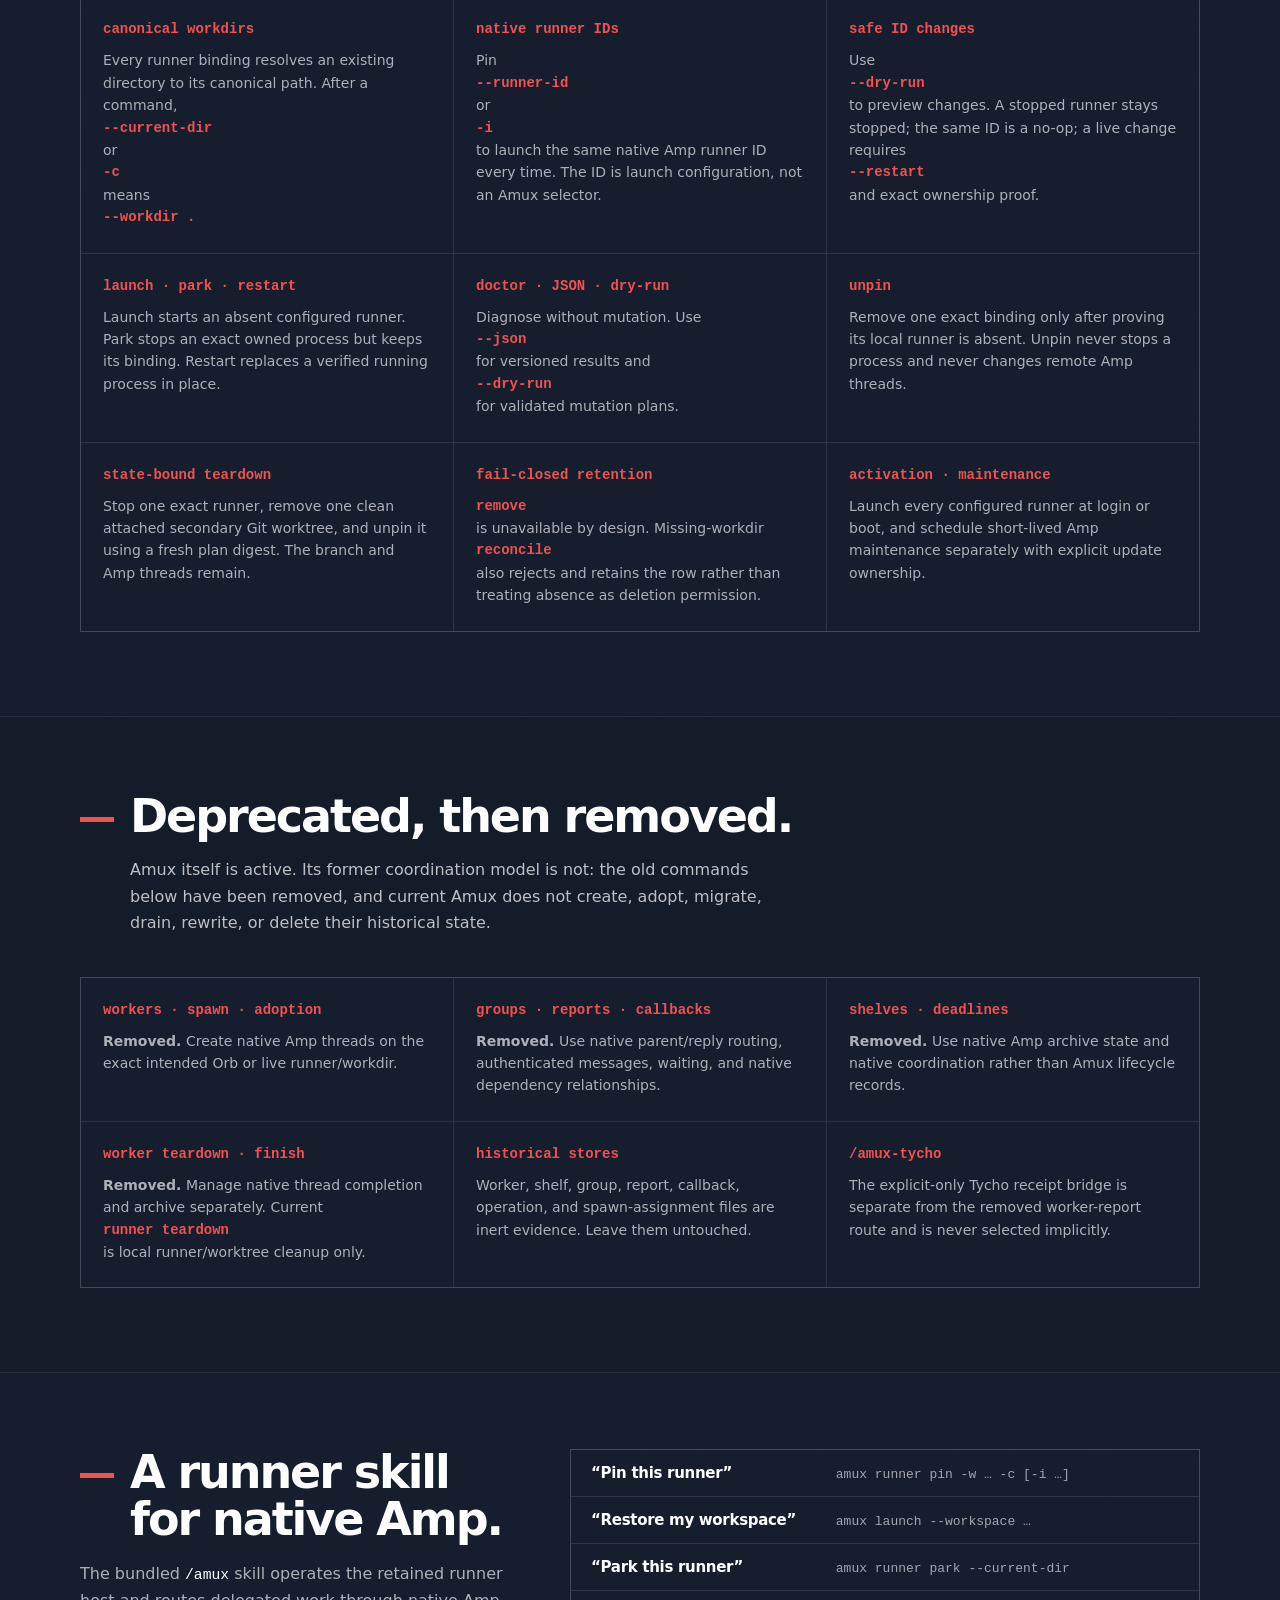
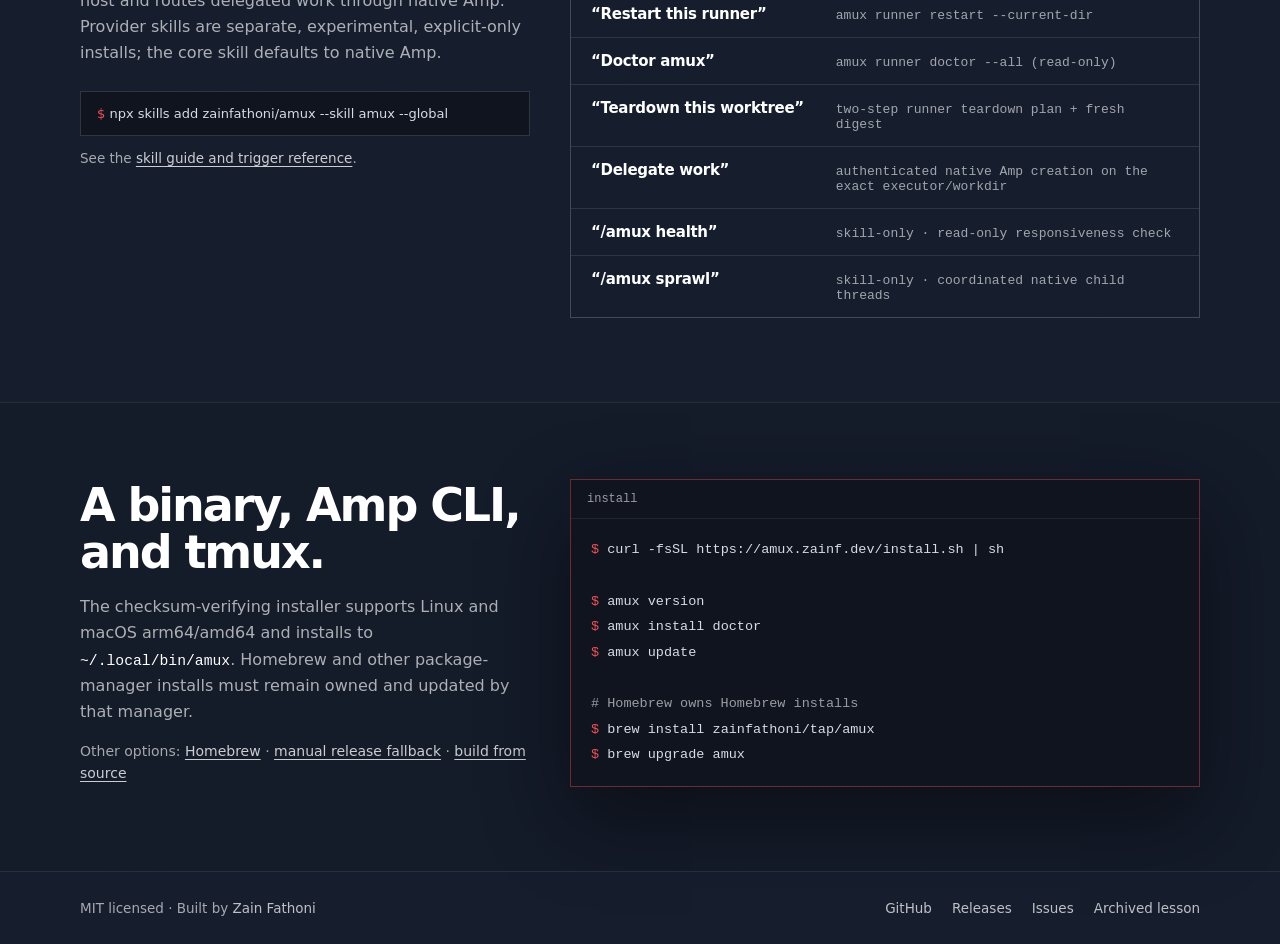
==== commit e09c551b: "docs: restore rich public site design Amp-Thread-ID: https://ampcode.com/threads/T-01a0a34f-e614-768" ====
--- a/docs/index.html
+++ b/docs/index.html
@@ -3,104 +3,1280 @@
   <head>
     <meta charset="utf-8" />
     <meta name="viewport" content="width=device-width, initial-scale=1" />
-    <meta name="description" content="amux is the active machine-local runner and tmux host for Amp." />
     <title>amux — machine-local Amp runners</title>
+    <meta
+      name="description"
+      content="amux is the active machine-local runner and tmux host for Amp."
+    />
+    <meta property="og:title" content="amux — machine-local Amp runners" />
+    <meta property="og:site_name" content="amux" />
+    <meta
+      property="og:description"
+      content="Bind Amp runners to exact workdirs and manage their local lifecycle safely through tmux."
+    />
+    <meta property="og:type" content="website" />
+    <meta property="og:url" content="https://amux.zainf.dev/" />
+    <meta property="og:image" content="https://amux.zainf.dev/og-image.png" />
+    <meta property="og:image:width" content="1200" />
+    <meta property="og:image:height" content="630" />
+    <meta property="og:image:alt" content="amux — machine-local Amp runner lifecycle" />
+    <meta name="twitter:card" content="summary_large_image" />
+    <meta name="twitter:title" content="amux — machine-local Amp runners" />
+    <meta name="twitter:description" content="Safe local lifecycle for Amp runners and tmux workspaces." />
+    <meta name="twitter:image" content="https://amux.zainf.dev/og-image.png" />
+    <meta name="theme-color" content="#161E2E" />
+    <link rel="canonical" href="https://amux.zainf.dev/" />
+    <link rel="icon" type="image/svg+xml" href="/favicon.svg" />
+    <link rel="preconnect" href="https://rsms.me" />
+    <link rel="stylesheet" href="https://rsms.me/inter/inter.css" />
     <style>
-      :root { color-scheme: dark; font-family: ui-sans-serif, system-ui, sans-serif; background: #0c111b; color: #e8edf7; }
-      body { max-width: 820px; margin: 0 auto; padding: 4rem 1.5rem; line-height: 1.6; }
-      h1 { font-size: clamp(3rem, 10vw, 6rem); margin: 0; letter-spacing: -.06em; }
-      h2 { margin-top: 3rem; }
-      a { color: #8cc8ff; }
-      code, pre { font-family: ui-monospace, monospace; }
-      pre { background: #151d2b; border: 1px solid #26344a; border-radius: .75rem; padding: 1rem; overflow-x: auto; }
-      .lede { font-size: 1.3rem; color: #bdc8da; }
-      .note { border-left: .25rem solid #68d391; padding-left: 1rem; }
+      :root {
+        color-scheme: dark;
+        --navy: #252f3f;
+        --deep: #161e2e;
+        --deep-2: #141b29;
+        --terminal: #10141f;
+        --red: #f05252;
+        --white: #ffffff;
+        --ink: #d6dbe6;
+        --muted: rgb(255 255 255 / 0.65);
+        --faint: rgb(255 255 255 / 0.1);
+        --line: rgb(255 255 255 / 0.14);
+        --container: 70rem;
+      }
+
+      * {
+        box-sizing: border-box;
+      }
+
+      html {
+        scroll-behavior: smooth;
+      }
+
+      body {
+        margin: 0;
+        background: var(--deep);
+        color: var(--white);
+        font-family: Inter, ui-sans-serif, system-ui, -apple-system, BlinkMacSystemFont, "Segoe UI", sans-serif;
+        font-feature-settings: "cv02", "cv03", "cv04", "cv11", "ss01";
+      }
+
+      a {
+        color: inherit;
+        text-decoration: none;
+      }
+
+      a:hover {
+        color: var(--red);
+      }
+
+      code,
+      pre,
+      button {
+        font-family: "SFMono-Regular", Consolas, "Liberation Mono", Menlo, monospace;
+      }
+
+      button {
+        appearance: none;
+      }
+
+      ::selection {
+        background: rgb(240 82 82 / 0.42);
+      }
+
+      .page {
+        min-height: 100dvh;
+        overflow: hidden;
+        background:
+          linear-gradient(248deg, rgb(22 30 46) 17%, rgb(22 30 46 / 0.6) 100%),
+          radial-gradient(circle at 12% 18%, rgb(240 82 82 / 0.16), transparent 24rem),
+          var(--deep);
+      }
+
+      .container {
+        width: min(100% - 3rem, var(--container));
+        margin-inline: auto;
+      }
+
+      .site-header {
+        position: relative;
+        z-index: 3;
+        padding-block: 1.375rem;
+      }
+
+      .nav {
+        display: flex;
+        align-items: center;
+        justify-content: space-between;
+        gap: 1rem;
+      }
+
+      .brand {
+        display: flex;
+        align-items: center;
+        gap: 0.75rem;
+        min-width: 0;
+      }
+
+      .mark {
+        width: 1.875rem;
+        height: 1.875rem;
+        flex: 0 0 auto;
+        overflow: visible;
+      }
+
+      .brand-name {
+        font-size: 1.0625rem;
+        font-weight: 800;
+        letter-spacing: -0.04em;
+      }
+
+      .brand-tagline {
+        border-left: 1px solid rgb(255 255 255 / 0.18);
+        padding-left: 0.75rem;
+        color: rgb(255 255 255 / 0.62);
+        font-size: 0.75rem;
+        font-weight: 500;
+        letter-spacing: -0.01em;
+      }
+
+      .nav-links {
+        display: flex;
+        align-items: center;
+        gap: 1.625rem;
+        color: rgb(255 255 255 / 0.72);
+        font-size: 0.875rem;
+        font-weight: 600;
+      }
+
+      .nav-cta,
+      .button-primary,
+      .button-secondary {
+        display: inline-flex;
+        align-items: center;
+        justify-content: center;
+        min-height: 2.75rem;
+        padding: 0.75rem 1.5rem;
+        font-family: Inter, ui-sans-serif, system-ui, sans-serif;
+        font-size: 0.9375rem;
+        font-weight: 800;
+        letter-spacing: -0.02em;
+        transition: background 140ms ease, border-color 140ms ease, color 140ms ease, transform 140ms ease;
+      }
+
+      .nav-cta,
+      .button-primary {
+        background: var(--red);
+        color: var(--deep);
+      }
+
+      .nav-cta {
+        min-height: auto;
+        padding: 0.5625rem 1.125rem;
+        font-size: 0.84375rem;
+      }
+
+      .nav-cta:hover,
+      .button-primary:hover {
+        background: var(--white);
+        color: var(--deep);
+      }
+
+      .button-secondary {
+        border: 1px solid rgb(255 255 255 / 0.25);
+        color: var(--white);
+      }
+
+      .button-secondary:hover {
+        border-color: rgb(255 255 255 / 0.62);
+        color: var(--white);
+      }
+
+      .nav-cta:focus-visible,
+      .button-primary:focus-visible,
+      .button-secondary:focus-visible,
+      .verb-button:focus-visible,
+      a:focus-visible {
+        outline: 2px solid var(--red);
+        outline-offset: 4px;
+      }
+
+      .hero {
+        position: relative;
+      }
+
+      .hero::before {
+        content: "";
+        position: absolute;
+        inset: -6rem -10vw 0;
+        pointer-events: none;
+        opacity: 0.42;
+        background-image:
+          linear-gradient(120deg, rgb(255 255 255 / 0.18) 1px, transparent 1px),
+          linear-gradient(30deg, rgb(255 255 255 / 0.13) 1px, transparent 1px);
+        background-size: 56px 56px;
+        mask-image: linear-gradient(90deg, #000, transparent 82%);
+      }
+
+      .hero-grid {
+        position: relative;
+        z-index: 1;
+        display: grid;
+        grid-template-columns: minmax(0, 10fr) minmax(0, 9fr);
+        gap: 3.5rem;
+        align-items: center;
+        padding-block: 4.5rem 5.5rem;
+      }
+
+      .eyebrow {
+        display: inline-flex;
+        align-items: center;
+        border: 1px solid rgb(240 82 82 / 0.5);
+        background: rgb(240 82 82 / 0.08);
+        padding: 0.375rem 0.75rem;
+        color: var(--red);
+        font-size: 0.8125rem;
+        font-weight: 700;
+      }
+
+      h1,
+      h2 {
+        margin: 0;
+        font-weight: 800;
+        letter-spacing: -0.045em;
+        text-wrap: balance;
+      }
+
+      h1 {
+        margin-top: 1.375rem;
+        font-size: clamp(3rem, 6.5vw, 4.75rem);
+        line-height: 0.95;
+      }
+
+      h2 {
+        font-size: clamp(2rem, 4vw, 2.875rem);
+        line-height: 1.02;
+      }
+
+      .accent {
+        color: var(--red);
+      }
+
+      .hero-copy,
+      .section-copy,
+      .install-copy {
+        color: rgb(255 255 255 / 0.72);
+        line-height: 1.65;
+        text-wrap: pretty;
+      }
+
+      .hero-copy {
+        max-width: 52ch;
+        margin: 1.5rem 0 0;
+        font-size: 1.0625rem;
+      }
+
+      .hero-copy code,
+      .install-copy code,
+      .skill-copy code {
+        color: var(--white);
+        font-size: 0.92em;
+      }
+
+      .hero-actions {
+        display: flex;
+        flex-wrap: wrap;
+        gap: 0.75rem;
+        margin-top: 2rem;
+      }
+
+      .terminal {
+        min-width: 0;
+        border: 1px solid var(--line);
+        background: var(--terminal);
+        box-shadow: 0 2rem 5rem rgb(0 0 0 / 0.45);
+      }
+
+      .terminal-bar {
+        display: flex;
+        align-items: center;
+        justify-content: space-between;
+        gap: 1rem;
+        border-bottom: 1px solid rgb(255 255 255 / 0.08);
+        padding: 0.75rem 1rem;
+        color: rgb(255 255 255 / 0.58);
+        font-family: "SFMono-Regular", Consolas, "Liberation Mono", Menlo, monospace;
+        font-size: 0.75rem;
+      }
+
+      .terminal-status {
+        display: flex;
+        align-items: center;
+        gap: 0.75rem;
+      }
+
+      .motion-toggle {
+        border: 1px solid rgb(255 255 255 / 0.2);
+        background: transparent;
+        color: rgb(255 255 255 / 0.75);
+        cursor: pointer;
+        min-height: 2rem;
+        padding: 0.25rem 0.625rem;
+        font-size: 0.75rem;
+      }
+
+      .motion-toggle:hover {
+        border-color: var(--red);
+        color: var(--white);
+      }
+
+      .motion-toggle:focus-visible {
+        outline: 2px solid var(--red);
+        outline-offset: 3px;
+      }
+
+      .dots {
+        display: flex;
+        gap: 0.375rem;
+      }
+
+      .dot {
+        width: 0.5625rem;
+        height: 0.5625rem;
+        border-radius: 999px;
+        background: rgb(255 255 255 / 0.15);
+      }
+
+      .dot.hot {
+        background: var(--red);
+      }
+
+      .terminal-body {
+        min-height: var(--terminal-min, 14rem);
+        overflow-x: auto;
+        padding: 1rem 1.25rem;
+        color: var(--ink);
+        font-size: 0.84375rem;
+        line-height: 1.85;
+        white-space: pre-wrap;
+      }
+
+      .prompt {
+        color: var(--red);
+      }
+
+      .output {
+        color: rgb(255 255 255 / 0.66);
+      }
+
+      .cursor {
+        display: inline-block;
+        width: 0.5rem;
+        height: 0.95rem;
+        background: var(--red);
+        vertical-align: -0.12rem;
+        animation: blink 1.1s steps(1) infinite;
+      }
+
+      .page[data-motion-paused="true"] .cursor {
+        animation: none;
+        opacity: 1;
+      }
+
+      @keyframes blink {
+        0%,
+        55% {
+          opacity: 1;
+        }
+        56%,
+        100% {
+          opacity: 0;
+        }
+      }
+
+      .section {
+        border-top: 1px solid rgb(255 255 255 / 0.08);
+        padding-block: 4.75rem 5.25rem;
+      }
+
+      .section.alt {
+        background: var(--deep-2);
+      }
+
+      .section-heading {
+        display: flex;
+        align-items: baseline;
+        gap: 1rem;
+      }
+
+      .rule {
+        width: 2.125rem;
+        height: 0.3125rem;
+        flex: 0 0 auto;
+        background: var(--red);
+        transform: translateY(-0.625rem);
+      }
+
+      .section-copy {
+        max-width: 64ch;
+        margin: 1.125rem 0 0 3.125rem;
+        font-size: 1rem;
+      }
+
+      .lifecycle-grid,
+      .skill-grid,
+      .install-grid {
+        display: grid;
+        grid-template-columns: minmax(0, 5fr) minmax(0, 7fr);
+        gap: 2.5rem;
+        align-items: start;
+        margin-top: 2.5rem;
+      }
+
+      .verb-list {
+        display: flex;
+        flex-wrap: wrap;
+        gap: 0.5rem;
+      }
+
+      .verb-button {
+        border: 1px solid rgb(255 255 255 / 0.18);
+        background: transparent;
+        color: rgb(255 255 255 / 0.75);
+        cursor: pointer;
+        padding: 0.5625rem 0.9375rem;
+        font-size: 0.84375rem;
+        font-weight: 700;
+        transition: background 140ms ease, border-color 140ms ease, color 140ms ease;
+      }
+
+      .verb-button[aria-pressed="true"] {
+        border-color: var(--red);
+        background: var(--red);
+        color: var(--deep);
+      }
+
+      .verb-description {
+        min-height: 4.6rem;
+        margin: 1.375rem 0 0;
+        color: rgb(255 255 255 / 0.75);
+        font-size: 0.9375rem;
+        line-height: 1.65;
+      }
+
+      .touch-label {
+        margin-top: 1.125rem;
+        color: rgb(255 255 255 / 0.58);
+        font-size: 0.6875rem;
+        font-weight: 800;
+        letter-spacing: 0.12em;
+        text-transform: uppercase;
+      }
+
+      .domains {
+        display: flex;
+        flex-wrap: wrap;
+        gap: 0.5rem;
+        margin-top: 0.625rem;
+      }
+
+      .domain {
+        border: 1px solid rgb(255 255 255 / 0.12);
+        padding: 0.375rem 0.75rem;
+        color: rgb(255 255 255 / 0.55);
+        font-size: 0.78125rem;
+        font-weight: 700;
+      }
+
+      .domain.active {
+        border-color: rgb(240 82 82 / 0.7);
+        background: rgb(240 82 82 / 0.14);
+        color: var(--red);
+      }
+
+      .verb-note {
+        min-height: 1.25rem;
+        margin-top: 0.625rem;
+        color: rgb(255 255 255 / 0.62);
+        font-size: 0.8125rem;
+      }
+
+      .section-title-row {
+        display: flex;
+        align-items: baseline;
+        justify-content: space-between;
+        gap: 1.5rem;
+        flex-wrap: wrap;
+      }
+
+      .release-link {
+        color: var(--red);
+        font-size: 0.875rem;
+        font-weight: 800;
+      }
+
+      .api-grid,
+      .trigger-list {
+        display: grid;
+        gap: 1px;
+        border: 1px solid var(--faint);
+        background: var(--faint);
+      }
+
+      .api-grid {
+        grid-template-columns: repeat(3, minmax(0, 1fr));
+        margin-top: 2.5rem;
+      }
+
+      .api-card,
+      .trigger-row {
+        background: var(--deep);
+      }
+
+      .api-card {
+        padding: 1.5rem 1.375rem;
+      }
+
+      .api-card code {
+        display: block;
+        color: var(--red);
+        font-size: 0.875rem;
+        font-weight: 800;
+      }
+
+      .api-card p {
+        margin: 0.75rem 0 0;
+        color: rgb(255 255 255 / 0.65);
+        font-size: 0.875rem;
+        line-height: 1.6;
+      }
+
+      .skill-grid,
+      .install-grid {
+        margin-top: 0;
+      }
+
+      .skill-copy,
+      .install-copy {
+        margin: 1.125rem 0 0;
+        color: rgb(255 255 255 / 0.65);
+        font-size: 1rem;
+        line-height: 1.65;
+      }
+
+      .inline-command {
+        overflow-x: auto;
+        margin-top: 1.5rem;
+        border: 1px solid var(--line);
+        background: var(--terminal);
+        padding: 0.875rem 1rem;
+        color: var(--ink);
+        font-size: 0.8125rem;
+        white-space: nowrap;
+      }
+
+      .small-note {
+        margin: 0.875rem 0 0;
+        color: rgb(255 255 255 / 0.62);
+        font-size: 0.84375rem;
+      }
+
+      .small-note a,
+      .install-links a {
+        color: rgb(255 255 255 / 0.78);
+        text-decoration: underline;
+        text-underline-offset: 0.2rem;
+      }
+
+      .trigger-row {
+        display: grid;
+        grid-template-columns: minmax(0, 2fr) minmax(0, 3fr);
+        gap: 1rem;
+        align-items: baseline;
+        padding: 0.875rem 1.25rem;
+      }
+
+      .trigger-say {
+        font-size: 0.9375rem;
+        font-weight: 800;
+        letter-spacing: -0.02em;
+      }
+
+      .trigger-run {
+        color: rgb(255 255 255 / 0.6);
+        font-size: 0.8125rem;
+      }
+
+      .install-grid {
+        align-items: center;
+      }
+
+      .install-grid > * {
+        min-width: 0;
+      }
+
+      .install-copy {
+        max-width: 44ch;
+      }
+
+      .install-links {
+        margin: 0.875rem 0 0;
+        color: rgb(255 255 255 / 0.62);
+        font-size: 0.875rem;
+        line-height: 1.6;
+      }
+
+      .install-terminal {
+        border-color: rgb(240 82 82 / 0.4);
+      }
+
+      .install-terminal pre {
+        margin: 0;
+        max-width: 100%;
+        overflow-x: auto;
+        padding: 1.125rem 1.25rem;
+        color: var(--ink);
+        font-size: 0.84375rem;
+        line-height: 1.9;
+      }
+
+      .comment {
+        color: rgb(255 255 255 / 0.58);
+      }
+
+      .footer {
+        border-top: 1px solid rgb(255 255 255 / 0.08);
+      }
+
+      .footer-inner {
+        display: flex;
+        align-items: center;
+        justify-content: space-between;
+        gap: 1rem;
+        flex-wrap: wrap;
+        padding-block: 1.75rem;
+        color: rgb(255 255 255 / 0.62);
+        font-size: 0.84375rem;
+      }
+
+      .footer-links {
+        display: flex;
+        gap: 1.25rem;
+      }
+
+      .footer a {
+        color: rgb(255 255 255 / 0.72);
+      }
+
+      @media (max-width: 880px) {
+        .container {
+          width: min(100% - 2rem, var(--container));
+        }
+
+        .nav {
+          align-items: flex-start;
+        }
+
+        .brand-tagline,
+        .nav-links a:not(.nav-cta) {
+          display: none;
+        }
+
+        .hero-grid,
+        .lifecycle-grid,
+        .skill-grid,
+        .install-grid {
+          grid-template-columns: 1fr;
+        }
+
+        .hero-grid {
+          gap: 2rem;
+          padding-block: 3rem 4rem;
+        }
+
+        .section {
+          padding-block: 3.5rem 4rem;
+        }
+
+        .section-copy {
+          margin-left: 0;
+        }
+
+        .api-grid {
+          grid-template-columns: 1fr 1fr;
+        }
+      }
+
+      @media (max-width: 560px) {
+        .nav-links {
+          gap: 0.75rem;
+        }
+
+        h2 {
+          font-size: clamp(2.5rem, 15vw, 4rem);
+        }
+
+        .section {
+          padding-block: 3rem 3.5rem;
+        }
+
+        .install-links {
+          overflow-wrap: anywhere;
+        }
+
+        .hero-actions,
+        .button-primary,
+        .button-secondary {
+          width: 100%;
+        }
+
+        .api-grid,
+        .trigger-row {
+          grid-template-columns: 1fr;
+        }
+
+        .terminal-body,
+        .install-terminal pre {
+          font-size: 0.78rem;
+        }
+      }
+
+      @media (prefers-reduced-motion: reduce) {
+        *,
+        *::before,
+        *::after {
+          scroll-behavior: auto !important;
+          animation-duration: 0.001ms !important;
+          animation-iteration-count: 1 !important;
+          transition-duration: 0.001ms !important;
+        }
+      }
     </style>
   </head>
   <body>
-    <h1>amux</h1>
-    <p class="lede">Automatic machine-local Amp runners, bound to exact workdirs and launched through tmux.</p>
-    <p class="note"><strong>Amux is active.</strong> It owns the local runner registry, launch, process lifecycle, diagnostics, and maintenance. Native Amp owns threads and task coordination.</p>
-    <p>Current release: <strong>v0.6.0</strong></p>
-
-    <h2>What it does</h2>
-    <ul>
-      <li><strong>Exact workdir bindings:</strong> each runner is identified by its canonical existing directory and grouped in a named tmux workspace.</li>
-      <li><strong>Stable native runner IDs:</strong> optionally pass <code>--runner-id</code> (<code>-i</code>) so every launch uses the same Amp runner ID.</li>
-      <li><strong>Safe local lifecycle:</strong> list, launch, park, restart, diagnose, unpin, or tear down only runners whose exact ownership can be proved.</li>
-      <li><strong>Automatic recovery:</strong> launch all configured runners at login or boot, with separate scheduled Amp maintenance.</li>
-    </ul>
-
-    <h2 id="install">Install or update</h2>
-    <p>Requires the Amp CLI and tmux. The release installer supports Linux and macOS and installs to <code>~/.local/bin/amux</code>.</p>
-    <pre><code>curl -fsSL https://amux.zainf.dev/install.sh | sh
-amux version
-amux install doctor
-amux update</code></pre>
-    <p>To pin a published version, set <code>AMUX_VERSION</code>. Homebrew users should let Homebrew own updates:</p>
-    <pre><code>curl -fsSL https://amux.zainf.dev/install.sh | AMUX_VERSION=v0.6.0 sh
-
-# Or use Homebrew
-brew install zainfathoni/tap/amux
-brew upgrade amux</code></pre>
-    <p><code>amux update</code> intentionally refuses executables owned by Homebrew, mise, asdf, Nix, or a system package manager. Use that manager’s update command instead.</p>
-
-    <h2 id="quick-start">Pin this runner and launch it</h2>
-    <pre><code>cd ~/Code/amux-runner
-amux runner pin --workspace amux --current-dir --runner-id macbook-amux
-amux runner launch --current-dir
-amux runner doctor --current-dir</code></pre>
-    <p>The shorter equivalents are <code>-w</code>, <code>-c</code>, and <code>-i</code>. After a command, <code>--current-dir</code> or <code>-c</code> means the command’s current directory—exactly <code>--workdir .</code>. It does not use the current tmux pane. The older <code>--current</code> selector keeps its tmux-based meaning.</p>
-    <p class="note"><strong>Compatibility caveat:</strong> before the command name, <code>-c &lt;path&gt;</code> still means global <code>--config-dir &lt;path&gt;</code>. Prefer the long spelling in scripts: <code>amux --config-dir ~/.config/amux-alt runner list --all</code>.</p>
-
-    <h3>Change a pinned native runner ID</h3>
-    <pre><code>amux --dry-run runner pin -w amux -d ~/Code/amux-runner \
-  -i macbook-amux-new --restart
-amux runner pin -w amux -d ~/Code/amux-runner \
-  -i macbook-amux-new --restart</code></pre>
-    <p>Changing the ID of a stopped runner updates its binding but leaves it stopped. Repeating the same ID is a no-op. A live ID change requires <code>--restart</code>; Amux first verifies the exact owned tmux pane, Amp process, executable, arguments, and workdir, then replaces that local process. This is a safe local replacement, not a promise of uninterrupted execution for active remote threads.</p>
-
-    <h2 id="commands">Runner lifecycle</h2>
-    <ul>
-      <li><strong><code>list</code>:</strong> show configured runner bindings. Add <code>--all</code>, a workspace, or an exact workdir.</li>
-      <li><strong><code>launch</code>:</strong> start absent configured runners. Bare <code>amux</code> and <code>amux launch --all</code> launch every row.</li>
-      <li><strong><code>park</code>:</strong> stop an exact verified local runner while preserving its registry binding and remote thread state.</li>
-      <li><strong><code>restart</code>:</strong> replace a running verified local process in place without changing its binding.</li>
-      <li><strong><code>doctor</code>:</strong> diagnose workdir, tmux, process, runner-ID, and maintenance state without mutation.</li>
-      <li><strong><code>unpin</code>:</strong> remove one exact binding only after proving its local runner is absent. It never stops a process.</li>
-      <li><strong><code>teardown</code>:</strong> stop one exact runner, remove its clean attached secondary Git worktree, and unpin it. The branch is preserved.</li>
-      <li><strong><code>remove</code>:</strong> unavailable by design. It retains the row and fails closed because authoritative process/catalog absence cannot yet be proved.</li>
-      <li><strong><code>reconcile</code>:</strong> keep present rows unchanged. A missing workdir is retained and rejected rather than interpreted as permission to delete.</li>
-    </ul>
-    <p>Top-level <code>list</code>, <code>launch</code>, <code>park</code>, <code>restart</code>, <code>remove</code>, <code>doctor</code>, and <code>reconcile</code> are runner-only aliases. Use <code>--json</code> for a versioned result document and <code>--dry-run</code> to validate and plan without mutation.</p>
-
-    <h3>Teardown a completed secondary worktree</h3>
-    <pre><code>amux --json --dry-run runner teardown --workdir &lt;secondary-worktree&gt;
-amux --json runner teardown --workdir &lt;secondary-worktree&gt; \
-  --confirm-plan &lt;sha256&gt;</code></pre>
-    <p>The apply step requires the fresh state-bound digest from dry-run. Teardown rejects primary, detached, dirty, locked, prunable, symlinked, non-root, current-directory, ambiguous, or unreadable targets. It does not delete the branch or archive Amp threads.</p>
-
-    <h2>Activation and maintenance</h2>
-    <p>At graphical login or boot, systemd or launchd runs <code>amux launch --all</code>. Verified patterns are a systemd user service with <code>Type=oneshot</code> and <code>RemainAfterExit=yes</code>, or a RunAtLoad LaunchAgent with <code>AbandonProcessGroup=true</code>. The OS activates Amux and retains its process group; it does not replace Amux with direct runner supervision.</p>
-    <p>Scheduled maintenance is separate and short-lived. Install it with the ownership that matches how Amp is updated:</p>
-    <pre><code>amux runner maintenance install --update-owner self
-# Use external when another package manager owns Amp:
-amux runner maintenance install --update-owner external</code></pre>
-
-    <h2 id="legacy">Legacy migration: deprecated, then removed</h2>
-    <p>The old coordination model is not merely deprecated: its commands have been removed. Current Amux commands do not create, adopt, migrate, drain, rewrite, or delete its historical state.</p>
-    <ul>
-      <li><strong>Workers and generalized spawn/adoption — removed:</strong> create native Amp threads on the exact intended Orb or live runner/workdir.</li>
-      <li><strong>Groups, reports, callbacks, and deadlines — removed:</strong> use native parent/reply routing, authenticated messages, and waiting.</li>
-      <li><strong>Shelve and unshelve — removed:</strong> use native Amp archive state.</li>
-      <li><strong>Worker teardown and finish authorization — removed:</strong> manage native thread completion/archive separately; use <code>runner teardown</code> only for the local runner and worktree.</li>
-    </ul>
-    <p>Historical worker, shelf, group, report, callback, operation, and spawn-assignment files are inert evidence. Leave them untouched. The separate <code>/amux-tycho</code> skill uses its own explicit-only receipt bridge; it is not the removed worker-report route.</p>
-
-    <h2>Install the skill</h2>
-    <pre><code>npx skills add zainfathoni/amux --skill amux --global</code></pre>
-    <p>The <code>/amux</code> skill operates the retained runner host and sends new delegated work through native Amp. <a href="./skill/">Read the skill guide →</a></p>
-
-    <p><a href="https://github.com/zainfathoni/amux">Source and full README</a> · <a href="./learn/amux-async-reporting/">Archived lesson: the former reporting design</a></p>
+    <div class="page">
+      <header class="site-header">
+        <nav class="container nav" aria-label="Primary navigation">
+          <a class="brand" href="/" aria-label="Homepage">
+            <svg class="mark" aria-hidden="true" viewBox="0 0 160 160" focusable="false">
+              <path
+                d="M80 154.217C120.989 154.217 154.217 120.989 154.217 80C154.217 39.011 120.989 5.783 80 5.783C39.011 5.783 5.783 39.011 5.783 80C5.783 120.989 39.011 154.217 80 154.217Z"
+                fill="var(--white)"
+              />
+              <path
+                d="M152.064 80.719C151.935 92.461 149.109 103.593 144.189 113.504L17.844 42.81C30.994 21.951 53.953 7.94 79.934 7.651C120.219 7.202 152.513 39.916 152.064 80.719Z"
+                fill="var(--red)"
+              />
+              <path
+                d="M160 80C160 124.183 124.183 160 80 160C35.817 160 0 124.183 0 80C0 35.817 35.817 0 80 0C124.183 0 160 35.817 160 80ZM143.63 111.4C148.31 101.934 150.94 91.274 150.94 80C150.94 40.821 119.179 9.06 80 9.06C54.733 9.06 32.551 22.27 19.984 42.16L143.63 111.4ZM139.841 118.116C127.243 137.852 105.15 150.94 80 150.94C40.821 150.94 9.06 119.179 9.06 80C9.06 68.842 11.636 58.286 16.226 48.893L139.841 118.116Z"
+                fill="var(--navy)"
+                fill-rule="evenodd"
+              />
+              <path
+                d="M40.482 33.735V143.615H47.631V110.276H126.265V101.99L107.465 76.455L126.265 50.921V42.635H47.631V33.735H40.482ZM118.258 49.755L98.6 76.455L118.258 103.156H47.631V49.755H118.258Z"
+                fill="var(--navy)"
+              />
+              <path d="M118.259 49.755L98.6 76.455L118.259 103.155H47.631V49.755H118.259Z" fill="var(--white)" />
+              <path
+                d="M79.929 60.723C80.022 60.75 80.108 60.794 80.183 60.853C80.258 60.913 80.321 60.986 80.367 61.069C80.414 61.153 80.443 61.245 80.454 61.339C80.464 61.434 80.456 61.53 80.429 61.621L72.115 89.948C72.088 90.04 72.044 90.125 71.984 90.2C71.924 90.274 71.849 90.336 71.765 90.382C71.681 90.428 71.588 90.457 71.493 90.467C71.397 90.477 71.3 90.469 71.208 90.442L67.493 89.376C67.4 89.35 67.314 89.306 67.239 89.246C67.164 89.187 67.101 89.113 67.055 89.03C67.008 88.947 66.979 88.855 66.968 88.76C66.958 88.666 66.966 88.57 66.993 88.478L75.307 60.151C75.334 60.059 75.378 59.974 75.438 59.9C75.498 59.825 75.573 59.764 75.657 59.718C75.741 59.672 75.834 59.643 75.929 59.632C76.025 59.622 76.122 59.63 76.214 59.657L79.929 60.723Z"
+                fill="var(--navy)"
+              />
+              <path
+                d="M94.228 68.132L85.7 59.72C85.562 59.585 85.379 59.513 85.19 59.518C85.002 59.524 84.824 59.608 84.694 59.751L82.119 62.64C82.054 62.713 82.004 62.799 81.971 62.893C81.938 62.987 81.924 63.086 81.928 63.186C81.933 63.286 81.956 63.384 81.997 63.474C82.038 63.564 82.096 63.644 82.167 63.711L87.527 68.676L82.166 73.635C82.094 73.701 82.036 73.781 81.994 73.871C81.953 73.961 81.929 74.059 81.925 74.159C81.92 74.259 81.935 74.359 81.968 74.453C82.002 74.547 82.053 74.633 82.118 74.705L84.692 77.592C84.756 77.664 84.832 77.723 84.918 77.764C85.003 77.804 85.094 77.827 85.188 77.831C85.281 77.834 85.375 77.818 85.462 77.784C85.55 77.749 85.63 77.697 85.698 77.63L94.226 69.223C94.298 69.154 94.355 69.07 94.395 68.976C94.434 68.882 94.454 68.781 94.454 68.678C94.454 68.576 94.434 68.474 94.395 68.38C94.356 68.286 94.299 68.202 94.228 68.132Z"
+                fill="var(--navy)"
+              />
+              <path
+                d="M63.213 59.754L65.787 62.642C65.853 62.715 65.904 62.801 65.938 62.895C65.971 62.989 65.986 63.089 65.981 63.19C65.977 63.29 65.953 63.388 65.911 63.479C65.869 63.569 65.81 63.649 65.738 63.715L60.376 68.676L65.739 73.635C65.811 73.701 65.868 73.781 65.91 73.871C65.951 73.962 65.974 74.059 65.979 74.159C65.983 74.259 65.968 74.359 65.936 74.453C65.903 74.546 65.852 74.632 65.787 74.705L63.213 77.593C63.149 77.666 63.072 77.724 62.987 77.765C62.902 77.806 62.81 77.828 62.716 77.831C62.622 77.834 62.529 77.817 62.442 77.782C62.354 77.746 62.274 77.693 62.207 77.625L53.678 69.215C53.607 69.146 53.55 69.061 53.511 68.968C53.472 68.874 53.452 68.773 53.452 68.67C53.452 68.568 53.472 68.467 53.511 68.373C53.55 68.28 53.607 68.195 53.678 68.126L62.207 59.723C62.275 59.655 62.355 59.602 62.442 59.567C62.529 59.532 62.622 59.515 62.716 59.518C62.809 59.521 62.901 59.543 62.987 59.584C63.072 59.624 63.149 59.682 63.213 59.754Z"
+                fill="var(--navy)"
+              />
+            </svg>
+            <span class="brand-name">amux</span>
+            <span class="brand-tagline">machine-local Amp runner host</span>
+          </a>
+          <div class="nav-links">
+            <a href="#lifecycle">Lifecycle</a>
+            <a href="#new">v0.6.0</a>
+            <a href="#legacy">Legacy</a>
+            <a href="#skill">Skill</a>
+            <a href="https://github.com/zainfathoni/amux">GitHub</a>
+            <a class="nav-cta" href="#install">Install</a>
+          </div>
+        </nav>
+      </header>
+
+      <main id="top">
+        <section class="hero" aria-labelledby="hero-title">
+          <div class="container hero-grid">
+            <div>
+              <div class="eyebrow">amux v0.6.0 · active runner host</div>
+              <h1 id="hero-title">Pin. Launch.<br />Park. <span class="accent">Teardown.</span></h1>
+              <p class="hero-copy">
+                Native Amp owns threads and task coordination. <code>amux</code> runs machine-local <code>amp --no-tui</code> runners,
+                bound to exact canonical workdirs and grouped in named tmux workspaces — with explicit, fail-closed local side effects.
+              </p>
+              <div class="hero-actions">
+                <a class="button-primary" href="#install">Install amux</a>
+                <a class="button-secondary" href="https://github.com/zainfathoni/amux">View on GitHub</a>
+              </div>
+            </div>
+
+            <div class="terminal" aria-label="amux runner lifecycle terminal demo">
+              <div class="terminal-bar">
+                <span class="dots" aria-hidden="true"><span class="dot"></span><span class="dot"></span><span class="dot hot"></span></span>
+                <span class="terminal-status">
+                  <span>tmux · Amp</span>
+                  <button class="motion-toggle" id="motion-toggle" type="button" aria-controls="hero-terminal verb-terminal">Pause animation</button>
+                </span>
+              </div>
+              <div class="terminal-body" id="hero-terminal" style="--terminal-min: 14.75rem"></div>
+            </div>
+          </div>
+        </section>
+
+        <section class="section alt" id="lifecycle" aria-labelledby="lifecycle-title">
+          <div class="container">
+            <div class="section-heading">
+              <span class="rule" aria-hidden="true"></span>
+              <h2 id="lifecycle-title">Exact runner lifecycle, distinct effects.</h2>
+            </div>
+            <p class="section-copy">
+              Pin, launch, park, restart, unpin, and teardown are deliberately different operations. Click a term to see what it changes,
+              what it preserves, and where Amux fails closed instead of guessing local ownership.
+            </p>
+
+            <div class="lifecycle-grid">
+              <div>
+                <div class="verb-list" id="verb-list" role="group" aria-label="Lifecycle commands"></div>
+                <p class="verb-description" id="verb-description" aria-live="polite"></p>
+                <div class="touch-label">Touches</div>
+                <div class="domains" id="domains"></div>
+                <div class="verb-note" id="verb-note" aria-live="polite"></div>
+              </div>
+              <div class="terminal" aria-label="Selected amux command and illustrative effect">
+                <div class="terminal-bar">
+                  <span>$ amux <span id="active-verb-label">pin</span></span>
+                  <span class="accent">runner effect</span>
+                </div>
+                <div class="terminal-body" id="verb-terminal" style="--terminal-min: 10.5rem"></div>
+              </div>
+            </div>
+          </div>
+        </section>
+
+        <section class="section" id="new" aria-labelledby="new-title">
+          <div class="container">
+            <div class="section-title-row">
+              <div class="section-heading">
+                <span class="rule" aria-hidden="true"></span>
+                <h2 id="new-title">Current release: v0.6.0.</h2>
+              </div>
+              <a class="release-link" href="https://github.com/zainfathoni/amux/releases">All releases →</a>
+            </div>
+            <p class="small-note">Amux is active as the local runner host. Native Amp owns threads, delegation, replies, waiting, and archive state.</p>
+            <div class="api-grid">
+              <article class="api-card">
+                <code>canonical workdirs</code>
+                <p>Every runner binding resolves an existing directory to its canonical path. After a command, <code>--current-dir</code> or <code>-c</code> means <code>--workdir .</code></p>
+              </article>
+              <article class="api-card">
+                <code>native runner IDs</code>
+                <p>Pin <code>--runner-id</code> or <code>-i</code> to launch the same native Amp runner ID every time. The ID is launch configuration, not an Amux selector.</p>
+              </article>
+              <article class="api-card">
+                <code>safe ID changes</code>
+                <p>Use <code>--dry-run</code> to preview changes. A stopped runner stays stopped; the same ID is a no-op; a live change requires <code>--restart</code> and exact ownership proof.</p>
+              </article>
+              <article class="api-card">
+                <code>launch · park · restart</code>
+                <p>Launch starts an absent configured runner. Park stops an exact owned process but keeps its binding. Restart replaces a verified running process in place.</p>
+              </article>
+              <article class="api-card">
+                <code>doctor · JSON · dry-run</code>
+                <p>Diagnose without mutation. Use <code>--json</code> for versioned results and <code>--dry-run</code> for validated mutation plans.</p>
+              </article>
+              <article class="api-card">
+                <code>unpin</code>
+                <p>Remove one exact binding only after proving its local runner is absent. Unpin never stops a process and never changes remote Amp threads.</p>
+              </article>
+              <article class="api-card">
+                <code>state-bound teardown</code>
+                <p>Stop one exact runner, remove one clean attached secondary Git worktree, and unpin it using a fresh plan digest. The branch and Amp threads remain.</p>
+              </article>
+              <article class="api-card">
+                <code>fail-closed retention</code>
+                <p><code>remove</code> is unavailable by design. Missing-workdir <code>reconcile</code> also rejects and retains the row rather than treating absence as deletion permission.</p>
+              </article>
+              <article class="api-card">
+                <code>activation · maintenance</code>
+                <p>Launch every configured runner at login or boot, and schedule short-lived Amp maintenance separately with explicit update ownership.</p>
+              </article>
+            </div>
+          </div>
+        </section>
+
+        <section class="section alt" id="legacy" aria-labelledby="legacy-title">
+          <div class="container">
+            <div class="section-heading">
+              <span class="rule" aria-hidden="true"></span>
+              <h2 id="legacy-title">Deprecated, then removed.</h2>
+            </div>
+            <p class="section-copy">
+              Amux itself is active. Its former coordination model is not: the old commands below have been removed, and current Amux does
+              not create, adopt, migrate, drain, rewrite, or delete their historical state.
+            </p>
+            <div class="api-grid">
+              <article class="api-card">
+                <code>workers · spawn · adoption</code>
+                <p><strong>Removed.</strong> Create native Amp threads on the exact intended Orb or live runner/workdir.</p>
+              </article>
+              <article class="api-card">
+                <code>groups · reports · callbacks</code>
+                <p><strong>Removed.</strong> Use native parent/reply routing, authenticated messages, waiting, and native dependency relationships.</p>
+              </article>
+              <article class="api-card">
+                <code>shelves · deadlines</code>
+                <p><strong>Removed.</strong> Use native Amp archive state and native coordination rather than Amux lifecycle records.</p>
+              </article>
+              <article class="api-card">
+                <code>worker teardown · finish</code>
+                <p><strong>Removed.</strong> Manage native thread completion and archive separately. Current <code>runner teardown</code> is local runner/worktree cleanup only.</p>
+              </article>
+              <article class="api-card">
+                <code>historical stores</code>
+                <p>Worker, shelf, group, report, callback, operation, and spawn-assignment files are inert evidence. Leave them untouched.</p>
+              </article>
+              <article class="api-card">
+                <code>/amux-tycho</code>
+                <p>The explicit-only Tycho receipt bridge is separate from the removed worker-report route and is never selected implicitly.</p>
+              </article>
+            </div>
+          </div>
+        </section>
+
+        <section class="section" id="skill" aria-labelledby="skill-title">
+          <div class="container skill-grid">
+            <div>
+              <div class="section-heading">
+                <span class="rule" aria-hidden="true"></span>
+                <h2 id="skill-title">A runner skill for native Amp.</h2>
+              </div>
+              <p class="skill-copy">
+                The bundled <code>/amux</code> skill operates the retained runner host and routes delegated work through native Amp. Provider
+                skills are separate, experimental, explicit-only installs; the core skill defaults to native Amp.
+              </p>
+              <div class="inline-command"><span class="prompt">$</span> npx skills add zainfathoni/amux --skill amux --global</div>
+              <p class="small-note">
+                See the <a href="/skill/">skill guide and trigger reference</a>.
+              </p>
+            </div>
+            <div class="trigger-list" aria-label="amux skill trigger phrases">
+              <div class="trigger-row"><span class="trigger-say">“Pin this runner”</span><code class="trigger-run">amux runner pin -w … -c [-i …]</code></div>
+              <div class="trigger-row"><span class="trigger-say">“Restore my workspace”</span><code class="trigger-run">amux launch --workspace …</code></div>
+              <div class="trigger-row"><span class="trigger-say">“Park this runner”</span><code class="trigger-run">amux runner park --current-dir</code></div>
+              <div class="trigger-row"><span class="trigger-say">“Restart this runner”</span><code class="trigger-run">amux runner restart --current-dir</code></div>
+              <div class="trigger-row"><span class="trigger-say">“Doctor amux”</span><code class="trigger-run">amux runner doctor --all (read-only)</code></div>
+              <div class="trigger-row"><span class="trigger-say">“Teardown this worktree”</span><code class="trigger-run">two-step runner teardown plan + fresh digest</code></div>
+              <div class="trigger-row"><span class="trigger-say">“Delegate work”</span><code class="trigger-run">authenticated native Amp creation on the exact executor/workdir</code></div>
+              <div class="trigger-row"><span class="trigger-say">“/amux health”</span><code class="trigger-run">skill-only · read-only responsiveness check</code></div>
+              <div class="trigger-row"><span class="trigger-say">“/amux sprawl”</span><code class="trigger-run">skill-only · coordinated native child threads</code></div>
+            </div>
+          </div>
+        </section>
+
+        <section class="section alt" id="install" aria-labelledby="install-title">
+          <div class="container install-grid">
+            <div>
+              <h2 id="install-title">A binary, Amp CLI,<br />and tmux.</h2>
+              <p class="install-copy">
+                The checksum-verifying installer supports Linux and macOS arm64/amd64 and installs to <code>~/.local/bin/amux</code>.
+                Homebrew and other package-manager installs must remain owned and updated by that manager.
+              </p>
+              <p class="install-links">
+                Other options:
+                <a href="https://github.com/zainfathoni/amux#homebrew">Homebrew</a> ·
+                <a href="https://github.com/zainfathoni/amux#manual-release-fallback">manual release fallback</a> ·
+                <a href="https://github.com/zainfathoni/amux#source">build from source</a>
+              </p>
+            </div>
+            <div class="terminal install-terminal" aria-label="amux install commands">
+              <div class="terminal-bar">install</div>
+              <pre><code><span class="prompt">$</span> curl -fsSL https://amux.zainf.dev/install.sh | sh
+
+<span class="prompt">$</span> amux version
+<span class="prompt">$</span> amux install doctor
+<span class="prompt">$</span> amux update
+
+<span class="comment"># Homebrew owns Homebrew installs</span>
+<span class="prompt">$</span> brew install zainfathoni/tap/amux
+<span class="prompt">$</span> brew upgrade amux</code></pre>
+            </div>
+          </div>
+        </section>
+      </main>
+
+      <footer class="footer">
+        <div class="container footer-inner">
+          <span>MIT licensed · Built by <a href="https://www.zainfathoni.com">Zain Fathoni</a></span>
+          <div class="footer-links">
+            <a href="https://github.com/zainfathoni/amux">GitHub</a>
+            <a href="https://github.com/zainfathoni/amux/releases/latest">Releases</a>
+            <a href="https://github.com/zainfathoni/amux/issues">Issues</a>
+            <a href="/learn/amux-async-reporting/">Archived lesson</a>
+          </div>
+        </div>
+      </footer>
+    </div>
+
+    <script>
+      const heroScript = [
+        { cmd: "amux runner pin -w product -c -i laptop-product", out: ["runner binding recorded for the canonical current directory", "local execution unchanged"] },
+        { cmd: "amux runner launch -c", out: ["machine-local runner launched in tmux workspace product", "native Amp thread state unchanged"] },
+        { cmd: "amux runner doctor -c", out: ["workdir, binding, runner ID, tmux pane, and process verified", "read-only inspection complete"] },
+      ];
+
+      const domainNames = ["Runner binding", "Live tmux", "Git worktree", "Remote thread"];
+      const verbs = {
+        pin: {
+          label: "pin",
+          desc: "Record a runner by canonical existing workdir and named tmux workspace, with an optional stable native Amp runner ID.",
+          domains: [0],
+          note: "After the command, -c means --current-dir and is exactly --workdir .; before the command, -c <path> remains the contextual global --config-dir shorthand.",
+          script: [{ cmd: "amux runner pin -w product -c -i laptop-product", out: ["runner binding recorded; execution unchanged"] }],
+        },
+        launch: {
+          label: "launch",
+          desc: "Start an absent configured runner in its named tmux workspace. Bare amux and amux launch --all launch every configured row.",
+          domains: [1],
+          note: "Launch never changes remote Amp thread state and never silently reconciles drift.",
+          script: [{ cmd: "amux runner launch --workspace product", out: ["absent configured runners launched"] }],
+        },
+        park: {
+          label: "park",
+          desc: "Stop an exact verified local runner while preserving its binding and all remote Amp thread state.",
+          domains: [1],
+          note: "Exact executable, arguments, workdir, tmux pane, and process ownership must match.",
+          script: [{ cmd: "amux runner park --current-dir", out: ["verified local runner stopped; binding preserved"] }],
+        },
+        restart: {
+          label: "restart",
+          desc: "Replace a verified running local runner in place without changing its binding.",
+          domains: [1],
+          note: "A live runner-ID change also requires --restart; safe replacement is not a promise of uninterrupted active thread execution.",
+          script: [{ cmd: "amux runner restart --current-dir", out: ["verified local process replaced; binding preserved"] }],
+        },
+        doctor: {
+          label: "doctor",
+          desc: "Inspect workdir, binding, runner ID, tmux, process, and maintenance state without mutation.",
+          domains: [],
+          note: "Use --json for a versioned result document.",
+          script: [{ cmd: "amux runner doctor --all", out: ["read-only runner inspection complete"] }],
+        },
+        unpin: {
+          label: "unpin",
+          desc: "Remove one exact runner binding only after proving its local runner is absent. It never stops a process.",
+          domains: [0],
+          note: "Remote Amp thread lifecycle remains separate.",
+          script: [{ cmd: "amux runner unpin --current-dir", out: ["absent runner proved; exact binding removed"] }],
+        },
+        teardown: {
+          label: "teardown",
+          desc: "Stop one exact runner, remove its clean attached secondary Git worktree, and unpin it using a fresh state-bound plan digest.",
+          domains: [0, 1, 2],
+          note: "Rejects unsafe targets, preserves the branch, and never archives Amp threads.",
+          script: [{ cmd: "amux --json --dry-run runner teardown --workdir <path>", out: ["safe plan emitted with confirmation digest", "apply separately with --confirm-plan <sha256>"] }],
+        },
+        remove: {
+          label: "remove",
+          desc: "Runner remove is unavailable by design because authoritative process and catalog absence cannot yet be proved.",
+          domains: [],
+          note: "The command retains the row and fails closed rather than advertising deletion.",
+          script: [{ cmd: "amux runner remove --current-dir", out: ["rejected before mutation; runner row retained"] }],
+        },
+        reconcile: {
+          label: "reconcile",
+          desc: "Keep present runner rows unchanged. A missing workdir is retained and rejected rather than interpreted as permission to delete.",
+          domains: [],
+          note: "Missing-workdir reconcile fails closed before mutation.",
+          script: [{ cmd: "amux runner reconcile --all", out: ["present rows unchanged; unsafe missing rows retained"] }],
+        },
+      };
+
+      const tokens = new WeakMap();
+      const terminalControllers = new Set();
+      const motionPreference = window.matchMedia("(prefers-reduced-motion: reduce)");
+      let terminalMotionPaused = motionPreference.matches;
+
+      function escapeHtml(value) {
+        return value.replace(/[&<>"]/g, (char) => ({ "&": "&amp;", "<": "&lt;", ">": "&gt;", '"': "&quot;" })[char]);
+      }
+
+      function renderTerminal(target, state) {
+        const rows = state.lines
+          .map((line) => line.command
+            ? `<div><span class="prompt">$ </span>${escapeHtml(line.text)}</div>`
+            : `<div class="output">${escapeHtml(line.text)}</div>`)
+          .join("");
+        const typing = state.typing !== null
+          ? `<div><span class="prompt">$ </span>${escapeHtml(state.typing)}<span class="cursor"></span></div>`
+          : `<div><span class="prompt">$ </span><span class="cursor"></span></div>`;
+        target.innerHTML = rows + typing;
+      }
+
+      function playTerminal(target, script, { loop = false } = {}) {
+        const previous = tokens.get(target);
+        if (previous) {
+          previous.cancel();
+        }
+
+        const token = {};
+        tokens.set(target, token);
+
+        const acts = [];
+        script.forEach((step) => {
+          acts.push({ type: "new" });
+          for (const ch of step.cmd) acts.push({ type: "char", ch });
+          acts.push({ type: "end" });
+          step.out.forEach((line) => acts.push({ type: "out", line }));
+          acts.push({ type: "pause", ms: 1400 });
+        });
+
+        const state = { lines: [], typing: null };
+        let index = 0;
+        const controller = {
+          active: true,
+          callback: null,
+          remaining: 0,
+          startedAt: 0,
+          timer: null,
+          cancel() {
+            this.active = false;
+            clearTimeout(this.timer);
+            terminalControllers.delete(this);
+          },
+          pause() {
+            if (this.timer === null) return;
+            clearTimeout(this.timer);
+            this.timer = null;
+            this.remaining = Math.max(0, this.remaining - (performance.now() - this.startedAt));
+          },
+          resume() {
+            if (!this.active || this.timer !== null || this.callback === null) return;
+            schedule(this, this.callback, this.remaining);
+          },
+        };
+        token.cancel = () => controller.cancel();
+        terminalControllers.add(controller);
+
+        function schedule(current, callback, delay) {
+          current.callback = callback;
+          current.remaining = delay;
+          if (terminalMotionPaused) return;
+          current.startedAt = performance.now();
+          current.timer = setTimeout(() => {
+            current.timer = null;
+            current.callback = null;
+            callback();
+          }, delay);
+        }
+
+        function tick() {
+          if (!controller.active) return;
+          if (index >= acts.length) {
+            if (!loop) {
+              controller.callback = null;
+              return;
+            }
+            index = 0;
+            schedule(controller, () => {
+              if (!controller.active) return;
+              state.lines = [];
+              state.typing = null;
+              renderTerminal(target, state);
+              schedule(controller, tick, 700);
+            }, 1600);
+            return;
+          }
+
+          const act = acts[index++];
+          let delay = 30;
+          if (act.type === "new") state.typing = "";
+          if (act.type === "char") state.typing = `${state.typing || ""}${act.ch}`;
+          if (act.type === "end") {
+            state.lines.push({ command: true, text: state.typing });
+            state.typing = null;
+          }
+          if (act.type === "out") state.lines.push({ command: false, text: act.line });
+          renderTerminal(target, state);
+
+          if (act.type === "char") delay = 16 + Math.random() * 38;
+          if (act.type === "end") delay = 380;
+          if (act.type === "out") delay = 150;
+          if (act.type === "pause") delay = act.ms;
+          schedule(controller, tick, delay);
+        }
+
+        if (terminalMotionPaused) {
+          script.forEach((step) => {
+            state.lines.push({ command: true, text: step.cmd });
+            step.out.forEach((text) => state.lines.push({ command: false, text }));
+          });
+          index = acts.length;
+          renderTerminal(target, state);
+          if (loop) schedule(controller, tick, 0);
+        } else {
+          renderTerminal(target, state);
+          tick();
+        }
+      }
+
+      const heroTerminal = document.querySelector("#hero-terminal");
+      const verbTerminal = document.querySelector("#verb-terminal");
+      const verbList = document.querySelector("#verb-list");
+      const domains = document.querySelector("#domains");
+      const activeVerbLabel = document.querySelector("#active-verb-label");
+      const verbDescription = document.querySelector("#verb-description");
+      const verbNote = document.querySelector("#verb-note");
+      const motionToggle = document.querySelector("#motion-toggle");
+
+      function setTerminalMotionPaused(paused) {
+        terminalMotionPaused = paused;
+        document.querySelector(".page").dataset.motionPaused = String(paused);
+        motionToggle.textContent = paused ? "Play animation" : "Pause animation";
+        motionToggle.setAttribute("aria-label", paused ? "Play terminal animations" : "Pause terminal animations");
+        terminalControllers.forEach((controller) => paused ? controller.pause() : controller.resume());
+      }
+
+      function selectVerb(id) {
+        const spec = verbs[id];
+        activeVerbLabel.textContent = id;
+        verbDescription.textContent = spec.desc;
+        verbNote.textContent = spec.note;
+        document.querySelectorAll(".verb-button").forEach((button) => {
+          button.setAttribute("aria-pressed", String(button.dataset.verb === id));
+        });
+        domains.innerHTML = domainNames
+          .map((name, index) => `<span class="domain ${spec.domains.includes(index) ? "active" : ""}">${name}</span>`)
+          .join("");
+        playTerminal(verbTerminal, spec.script);
+      }
+
+      Object.entries(verbs).forEach(([id, spec]) => {
+        const button = document.createElement("button");
+        button.className = "verb-button";
+        button.type = "button";
+        button.dataset.verb = id;
+        button.textContent = spec.label;
+        button.addEventListener("click", () => selectVerb(id));
+        verbList.append(button);
+      });
+
+      motionToggle.addEventListener("click", () => setTerminalMotionPaused(!terminalMotionPaused));
+      motionPreference.addEventListener("change", (event) => {
+        if (event.matches) setTerminalMotionPaused(true);
+      });
+      setTerminalMotionPaused(terminalMotionPaused);
+      playTerminal(heroTerminal, heroScript, { loop: true });
+      selectVerb("pin");
+    </script>
   </body>
 </html>
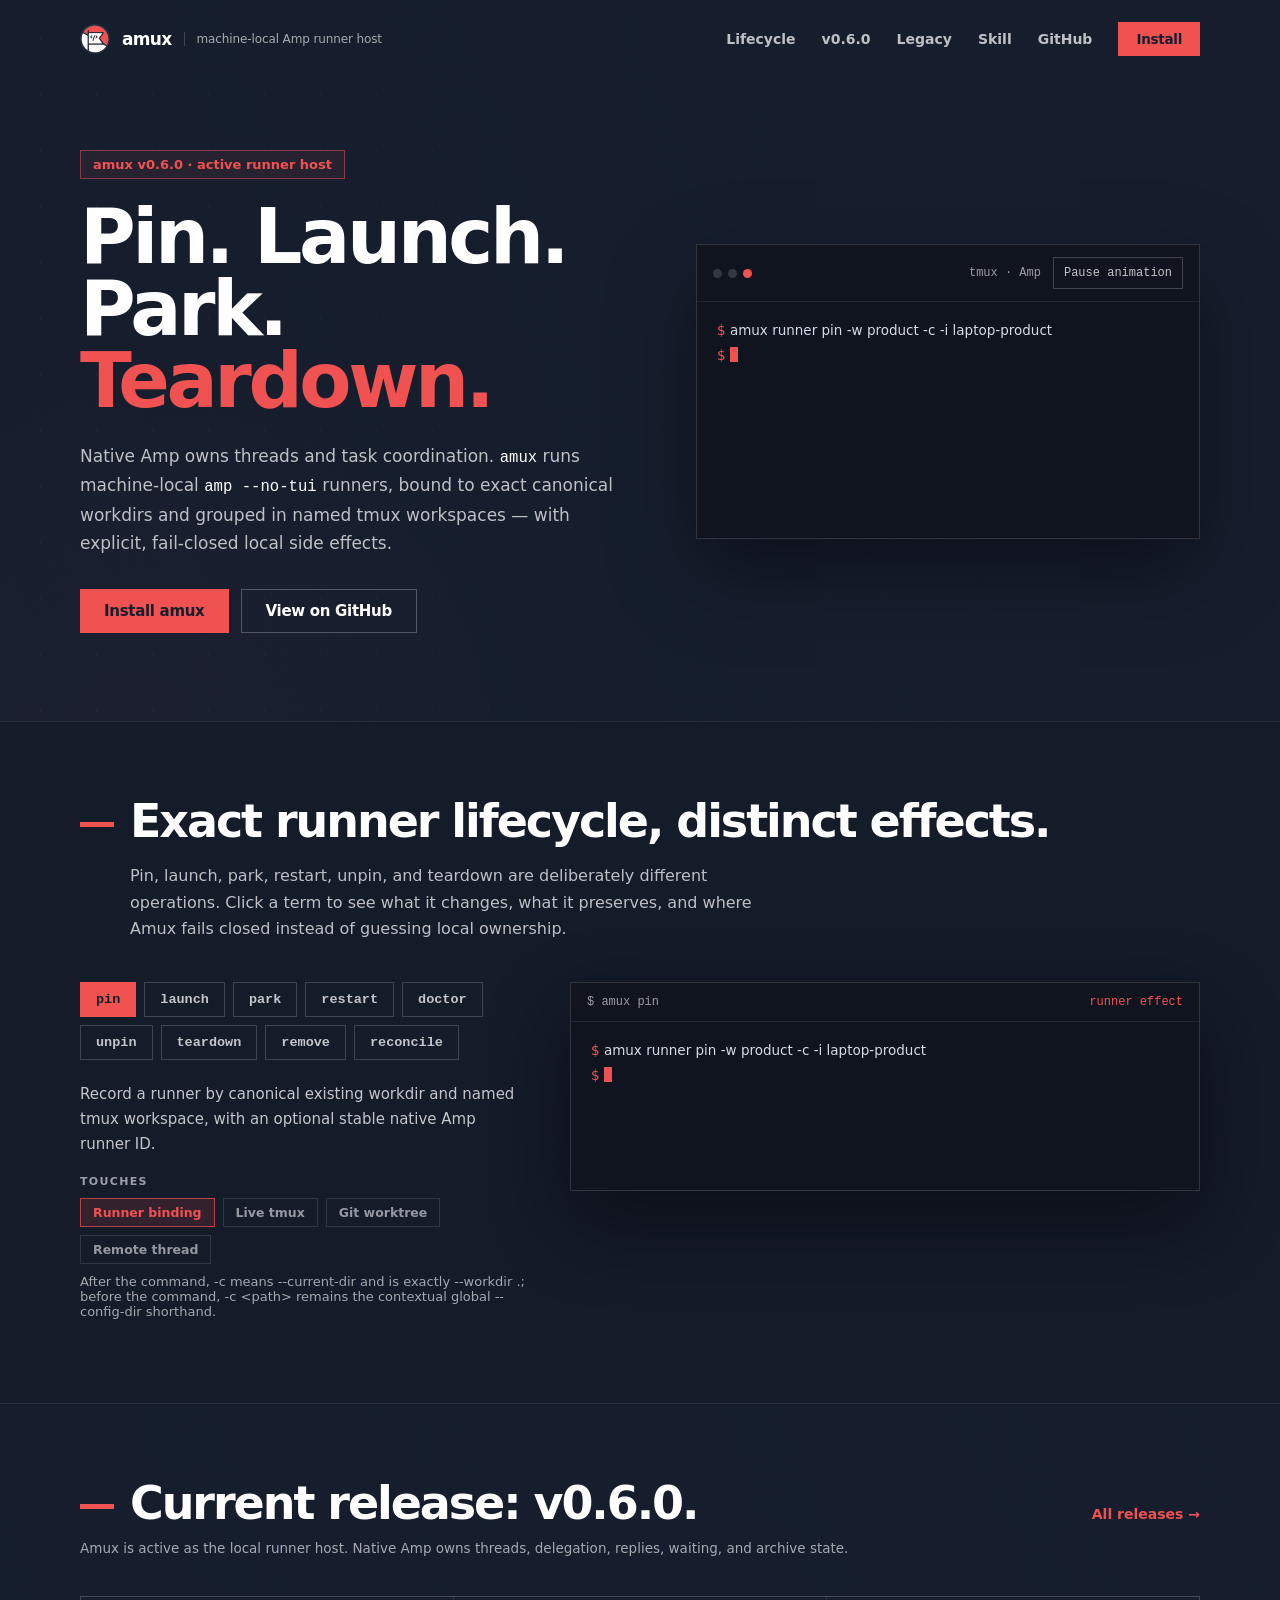
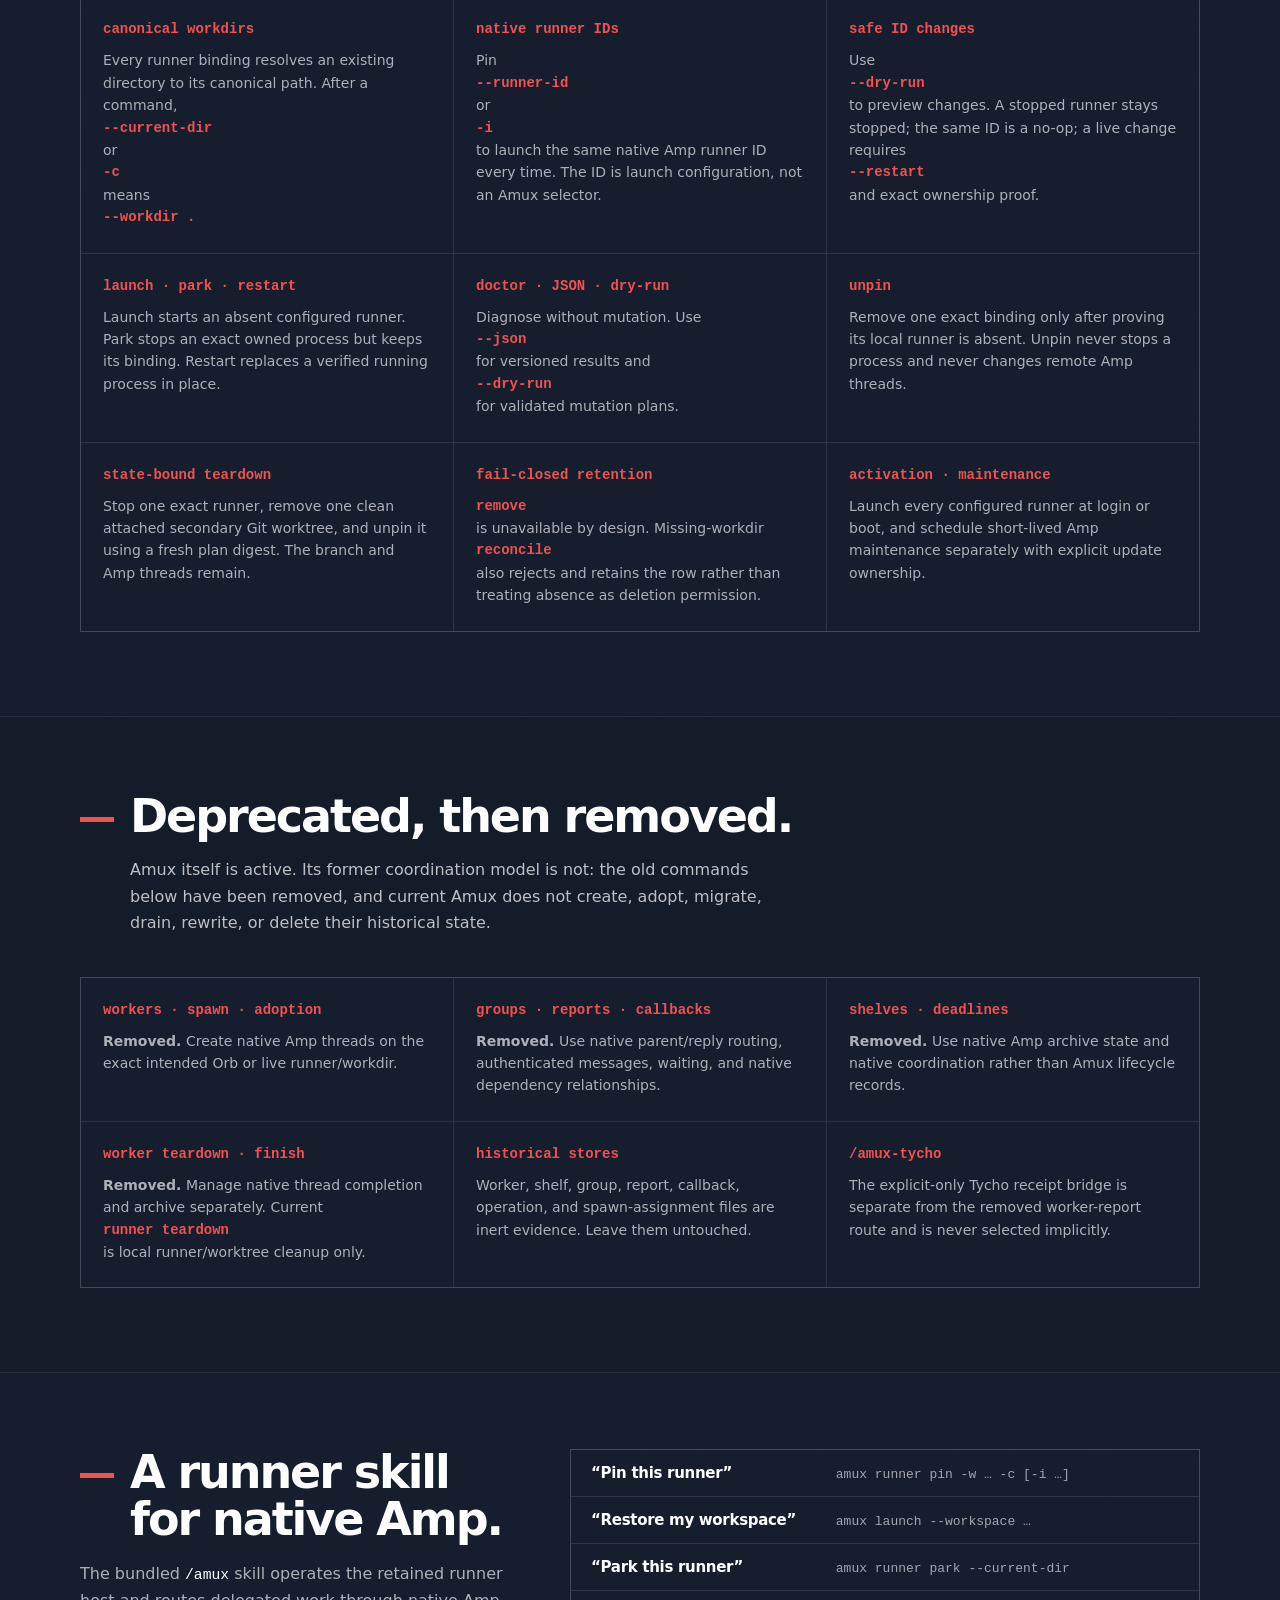
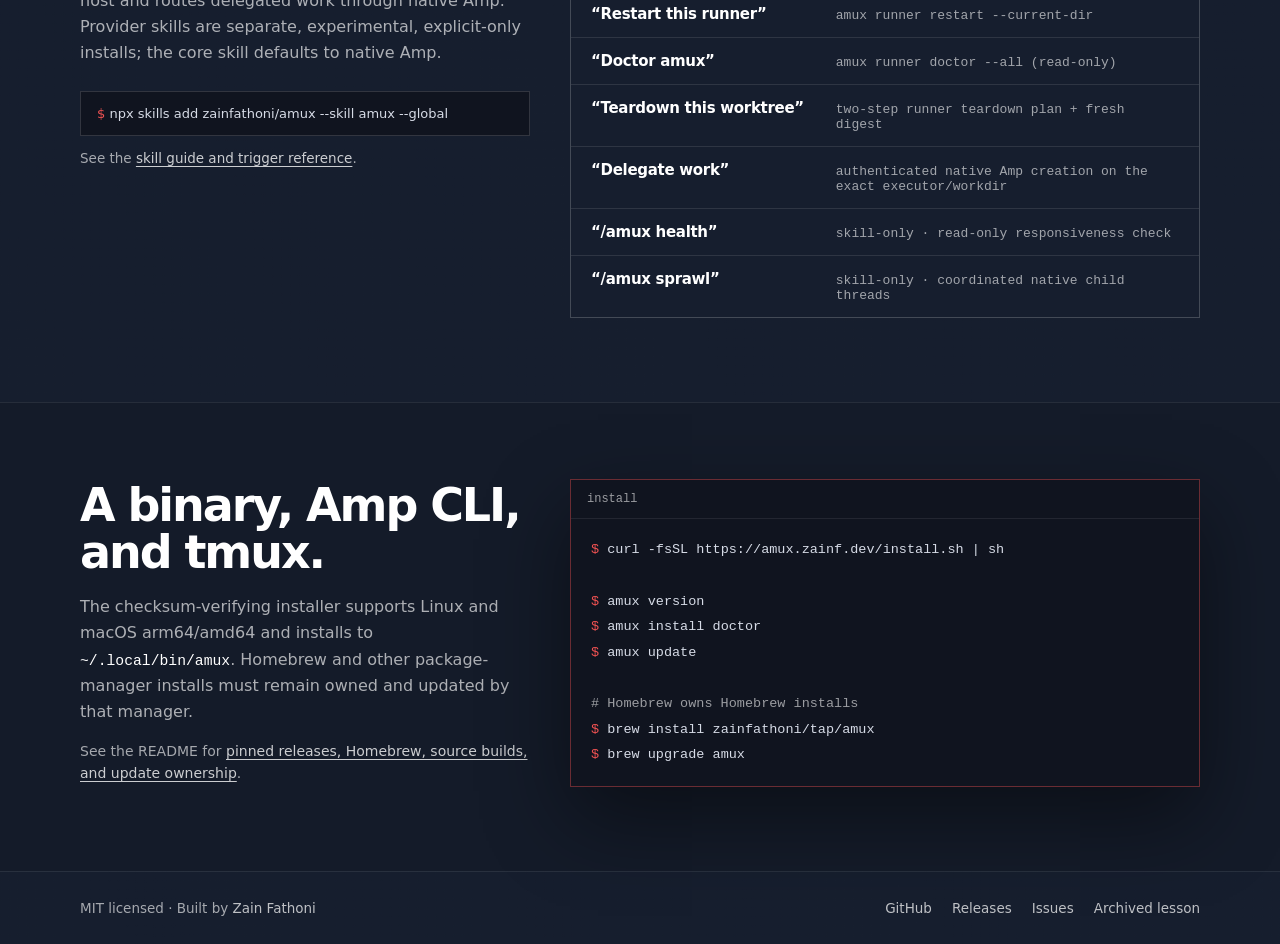
==== commit 6708ab4c: "docs: fix install guide link Amp-Thread-ID: https://ampcode.com/threads/T-01a0a34f-e614-7683-97e2-ba" ====
--- a/docs/index.html
+++ b/docs/index.html
@@ -992,10 +992,8 @@
                 Homebrew and other package-manager installs must remain owned and updated by that manager.
               </p>
               <p class="install-links">
-                Other options:
-                <a href="https://github.com/zainfathoni/amux#homebrew">Homebrew</a> ·
-                <a href="https://github.com/zainfathoni/amux#manual-release-fallback">manual release fallback</a> ·
-                <a href="https://github.com/zainfathoni/amux#source">build from source</a>
+                See the README for
+                <a href="https://github.com/zainfathoni/amux#install">pinned releases, Homebrew, source builds, and update ownership</a>.
               </p>
             </div>
             <div class="terminal install-terminal" aria-label="amux install commands">
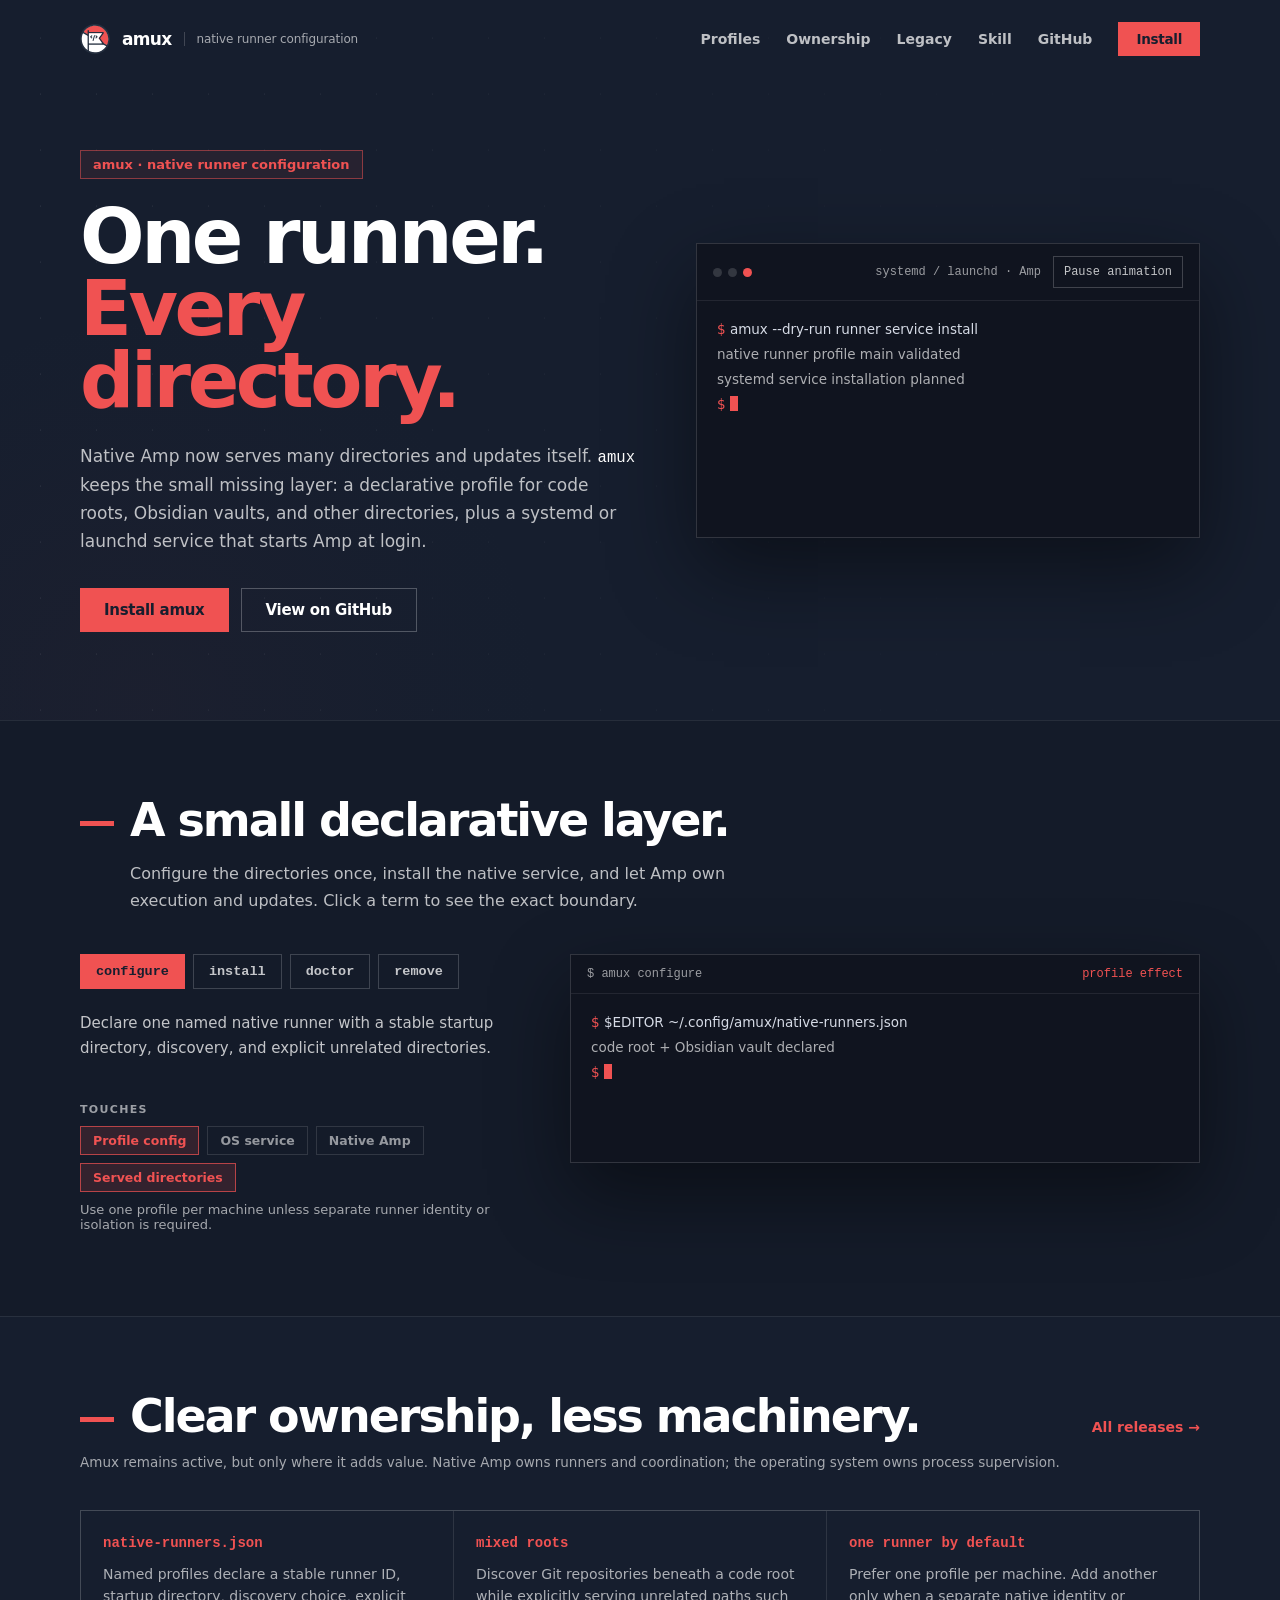
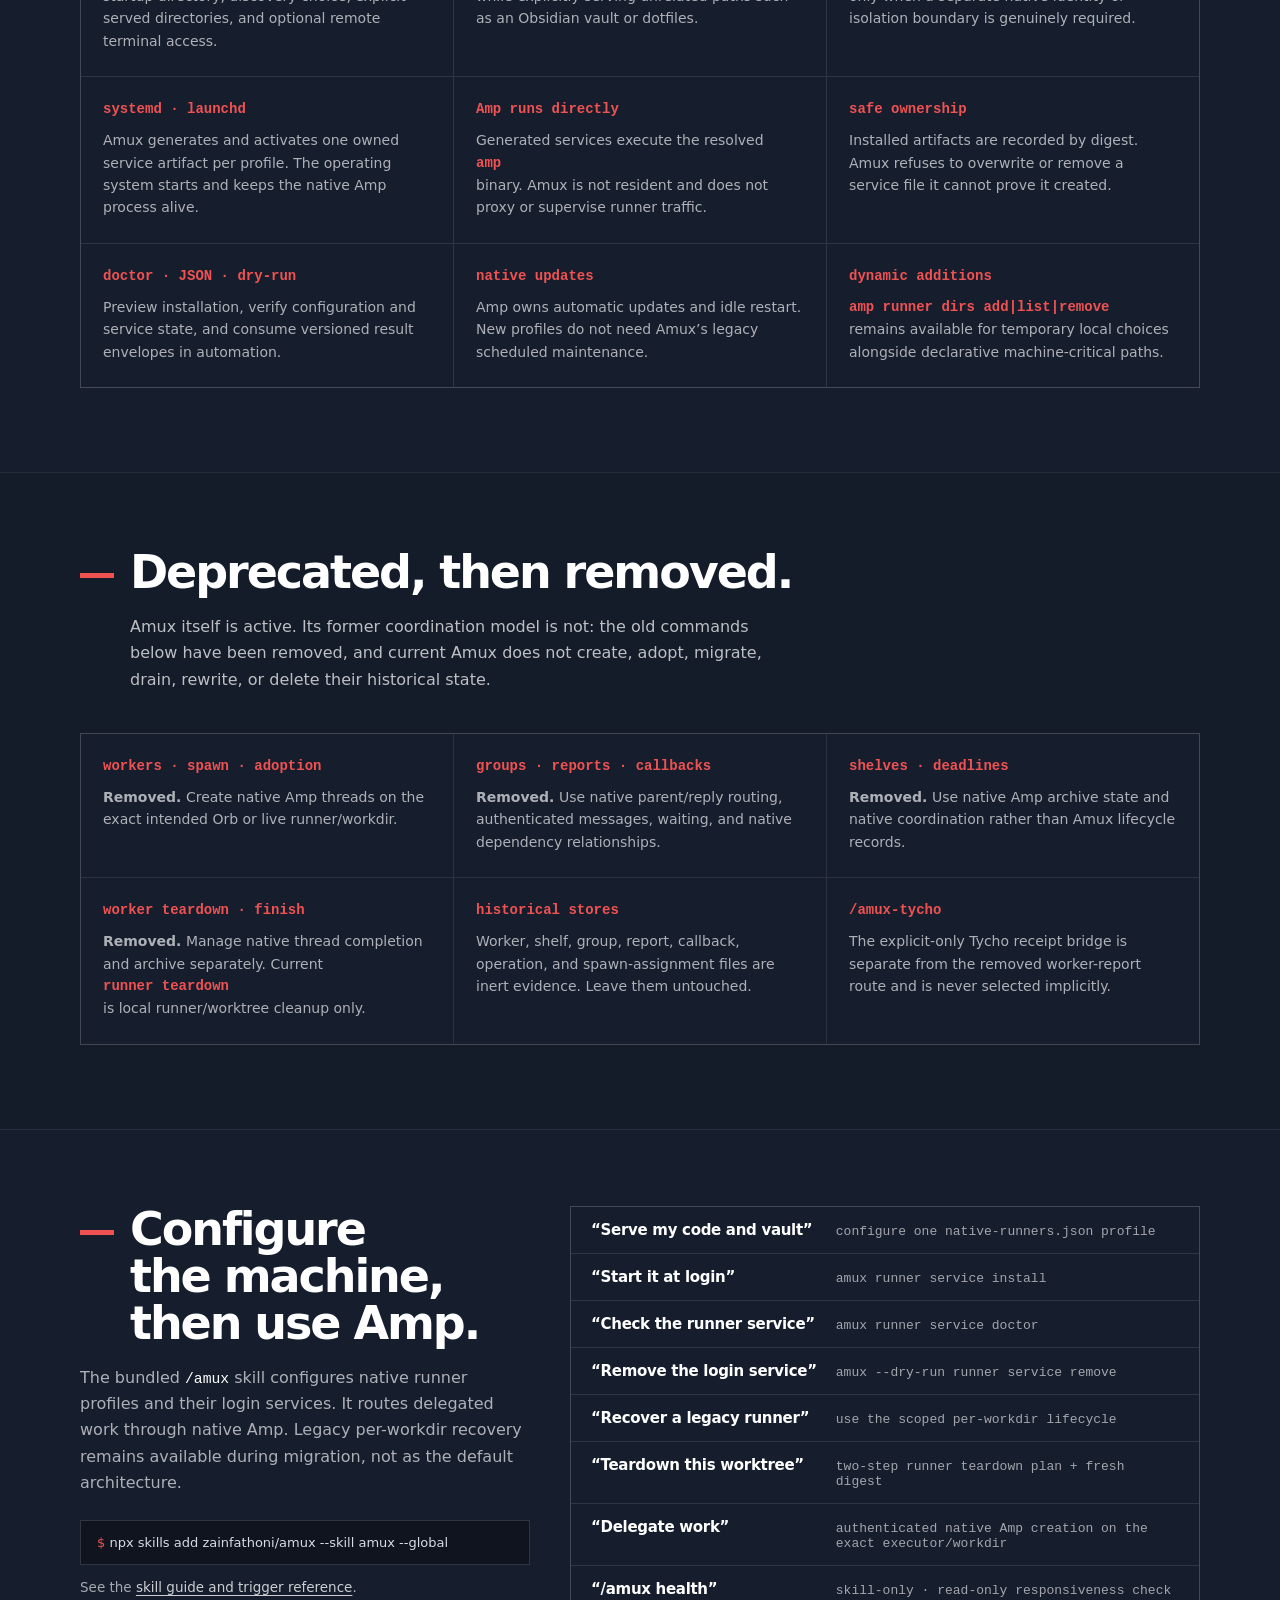
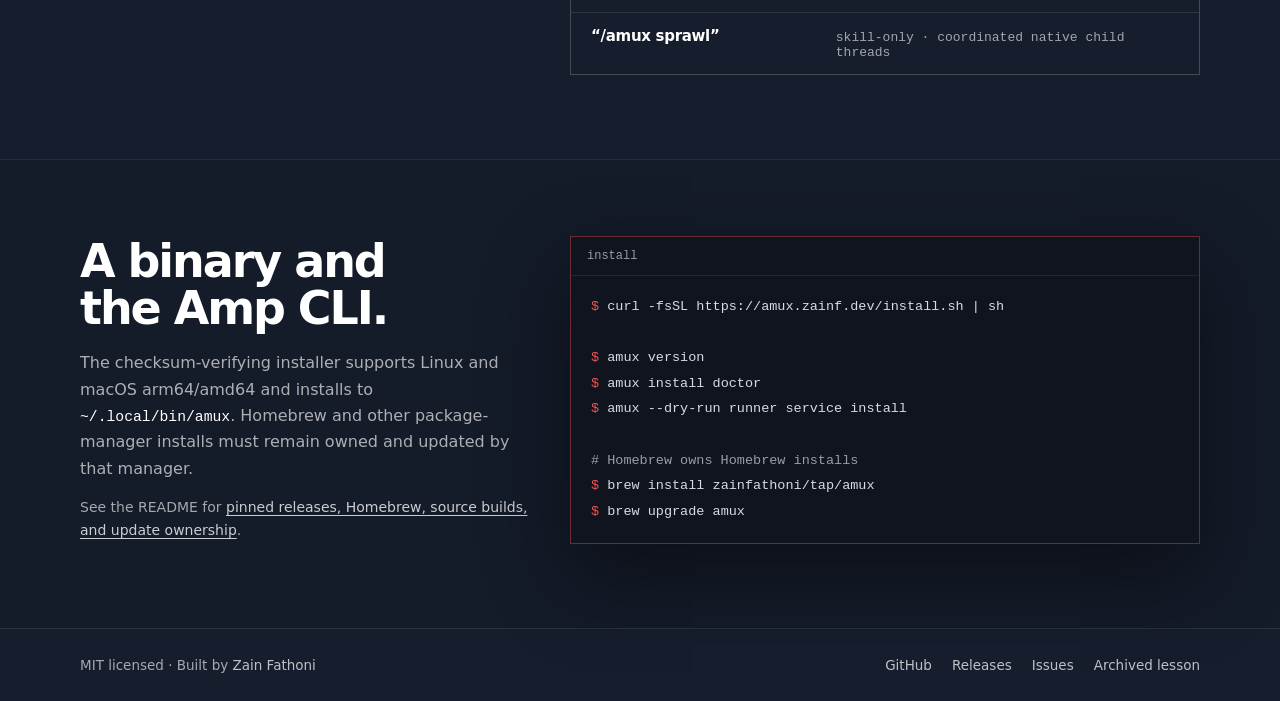
==== commit 2b7eaee5: "Add native multi-directory runner profiles" ====
--- a/docs/index.html
+++ b/docs/index.html
@@ -3,26 +3,26 @@
   <head>
     <meta charset="utf-8" />
     <meta name="viewport" content="width=device-width, initial-scale=1" />
-    <title>amux — machine-local Amp runners</title>
+    <title>amux — native Amp runner configuration</title>
     <meta
       name="description"
-      content="amux is the active machine-local runner and tmux host for Amp."
+      content="Declare native Amp runner directories and install login services on Linux and macOS."
     />
-    <meta property="og:title" content="amux — machine-local Amp runners" />
+    <meta property="og:title" content="amux — native Amp runner configuration" />
     <meta property="og:site_name" content="amux" />
     <meta
       property="og:description"
-      content="Bind Amp runners to exact workdirs and manage their local lifecycle safely through tmux."
+      content="Keep code roots, Obsidian vaults, and other directories available through one native Amp runner."
     />
     <meta property="og:type" content="website" />
     <meta property="og:url" content="https://amux.zainf.dev/" />
     <meta property="og:image" content="https://amux.zainf.dev/og-image.png" />
     <meta property="og:image:width" content="1200" />
     <meta property="og:image:height" content="630" />
-    <meta property="og:image:alt" content="amux — machine-local Amp runner lifecycle" />
+    <meta property="og:image:alt" content="amux — native Amp runner configuration" />
     <meta name="twitter:card" content="summary_large_image" />
-    <meta name="twitter:title" content="amux — machine-local Amp runners" />
-    <meta name="twitter:description" content="Safe local lifecycle for Amp runners and tmux workspaces." />
+    <meta name="twitter:title" content="amux — native Amp runner configuration" />
+    <meta name="twitter:description" content="Declarative directories and login services for native Amp runners." />
     <meta name="twitter:image" content="https://amux.zainf.dev/og-image.png" />
     <meta name="theme-color" content="#161E2E" />
     <link rel="canonical" href="https://amux.zainf.dev/" />
@@ -738,6 +738,11 @@
         .terminal-body,
         .install-terminal pre {
           font-size: 0.78rem;
+        }
+
+        .install-terminal pre {
+          white-space: pre-wrap;
+          overflow-wrap: anywhere;
         }
       }
 
@@ -791,11 +796,11 @@
               />
             </svg>
             <span class="brand-name">amux</span>
-            <span class="brand-tagline">machine-local Amp runner host</span>
+            <span class="brand-tagline">native runner configuration</span>
           </a>
           <div class="nav-links">
-            <a href="#lifecycle">Lifecycle</a>
-            <a href="#new">v0.6.0</a>
+            <a href="#lifecycle">Profiles</a>
+            <a href="#new">Ownership</a>
             <a href="#legacy">Legacy</a>
             <a href="#skill">Skill</a>
             <a href="https://github.com/zainfathoni/amux">GitHub</a>
@@ -808,11 +813,11 @@
         <section class="hero" aria-labelledby="hero-title">
           <div class="container hero-grid">
             <div>
-              <div class="eyebrow">amux v0.6.0 · active runner host</div>
-              <h1 id="hero-title">Pin. Launch.<br />Park. <span class="accent">Teardown.</span></h1>
+              <div class="eyebrow">amux · native runner configuration</div>
+              <h1 id="hero-title">One runner.<br /><span class="accent">Every directory.</span></h1>
               <p class="hero-copy">
-                Native Amp owns threads and task coordination. <code>amux</code> runs machine-local <code>amp --no-tui</code> runners,
-                bound to exact canonical workdirs and grouped in named tmux workspaces — with explicit, fail-closed local side effects.
+                Native Amp now serves many directories and updates itself. <code>amux</code> keeps the small missing layer: a declarative profile
+                for code roots, Obsidian vaults, and other directories, plus a systemd or launchd service that starts Amp at login.
               </p>
               <div class="hero-actions">
                 <a class="button-primary" href="#install">Install amux</a>
@@ -820,11 +825,11 @@
               </div>
             </div>
 
-            <div class="terminal" aria-label="amux runner lifecycle terminal demo">
+            <div class="terminal" aria-label="amux native runner service terminal demo">
               <div class="terminal-bar">
                 <span class="dots" aria-hidden="true"><span class="dot"></span><span class="dot"></span><span class="dot hot"></span></span>
                 <span class="terminal-status">
-                  <span>tmux · Amp</span>
+                  <span>systemd / launchd · Amp</span>
                   <button class="motion-toggle" id="motion-toggle" type="button" aria-controls="hero-terminal verb-terminal">Pause animation</button>
                 </span>
               </div>
@@ -837,16 +842,15 @@
           <div class="container">
             <div class="section-heading">
               <span class="rule" aria-hidden="true"></span>
-              <h2 id="lifecycle-title">Exact runner lifecycle, distinct effects.</h2>
+              <h2 id="lifecycle-title">A small declarative layer.</h2>
             </div>
             <p class="section-copy">
-              Pin, launch, park, restart, unpin, and teardown are deliberately different operations. Click a term to see what it changes,
-              what it preserves, and where Amux fails closed instead of guessing local ownership.
+              Configure the directories once, install the native service, and let Amp own execution and updates. Click a term to see the exact boundary.
             </p>
 
             <div class="lifecycle-grid">
               <div>
-                <div class="verb-list" id="verb-list" role="group" aria-label="Lifecycle commands"></div>
+                <div class="verb-list" id="verb-list" role="group" aria-label="Runner profile commands"></div>
                 <p class="verb-description" id="verb-description" aria-live="polite"></p>
                 <div class="touch-label">Touches</div>
                 <div class="domains" id="domains"></div>
@@ -854,8 +858,8 @@
               </div>
               <div class="terminal" aria-label="Selected amux command and illustrative effect">
                 <div class="terminal-bar">
-                  <span>$ amux <span id="active-verb-label">pin</span></span>
-                  <span class="accent">runner effect</span>
+                  <span>$ amux <span id="active-verb-label">configure</span></span>
+                  <span class="accent">profile effect</span>
                 </div>
                 <div class="terminal-body" id="verb-terminal" style="--terminal-min: 10.5rem"></div>
               </div>
@@ -868,47 +872,47 @@
             <div class="section-title-row">
               <div class="section-heading">
                 <span class="rule" aria-hidden="true"></span>
-                <h2 id="new-title">Current release: v0.6.0.</h2>
+                <h2 id="new-title">Clear ownership, less machinery.</h2>
               </div>
               <a class="release-link" href="https://github.com/zainfathoni/amux/releases">All releases →</a>
             </div>
-            <p class="small-note">Amux is active as the local runner host. Native Amp owns threads, delegation, replies, waiting, and archive state.</p>
+            <p class="small-note">Amux remains active, but only where it adds value. Native Amp owns runners and coordination; the operating system owns process supervision.</p>
             <div class="api-grid">
               <article class="api-card">
-                <code>canonical workdirs</code>
-                <p>Every runner binding resolves an existing directory to its canonical path. After a command, <code>--current-dir</code> or <code>-c</code> means <code>--workdir .</code></p>
-              </article>
-              <article class="api-card">
-                <code>native runner IDs</code>
-                <p>Pin <code>--runner-id</code> or <code>-i</code> to launch the same native Amp runner ID every time. The ID is launch configuration, not an Amux selector.</p>
-              </article>
-              <article class="api-card">
-                <code>safe ID changes</code>
-                <p>Use <code>--dry-run</code> to preview changes. A stopped runner stays stopped; the same ID is a no-op; a live change requires <code>--restart</code> and exact ownership proof.</p>
-              </article>
-              <article class="api-card">
-                <code>launch · park · restart</code>
-                <p>Launch starts an absent configured runner. Park stops an exact owned process but keeps its binding. Restart replaces a verified running process in place.</p>
+                <code>native-runners.json</code>
+                <p>Named profiles declare a stable runner ID, startup directory, discovery choice, explicit served directories, and optional remote terminal access.</p>
+              </article>
+              <article class="api-card">
+                <code>mixed roots</code>
+                <p>Discover Git repositories beneath a code root while explicitly serving unrelated paths such as an Obsidian vault or dotfiles.</p>
+              </article>
+              <article class="api-card">
+                <code>one runner by default</code>
+                <p>Prefer one profile per machine. Add another only when a separate native identity or isolation boundary is genuinely required.</p>
+              </article>
+              <article class="api-card">
+                <code>systemd · launchd</code>
+                <p>Amux generates and activates one owned service artifact per profile. The operating system starts and keeps the native Amp process alive.</p>
+              </article>
+              <article class="api-card">
+                <code>Amp runs directly</code>
+                <p>Generated services execute the resolved <code>amp</code> binary. Amux is not resident and does not proxy or supervise runner traffic.</p>
+              </article>
+              <article class="api-card">
+                <code>safe ownership</code>
+                <p>Installed artifacts are recorded by digest. Amux refuses to overwrite or remove a service file it cannot prove it created.</p>
               </article>
               <article class="api-card">
                 <code>doctor · JSON · dry-run</code>
-                <p>Diagnose without mutation. Use <code>--json</code> for versioned results and <code>--dry-run</code> for validated mutation plans.</p>
-              </article>
-              <article class="api-card">
-                <code>unpin</code>
-                <p>Remove one exact binding only after proving its local runner is absent. Unpin never stops a process and never changes remote Amp threads.</p>
-              </article>
-              <article class="api-card">
-                <code>state-bound teardown</code>
-                <p>Stop one exact runner, remove one clean attached secondary Git worktree, and unpin it using a fresh plan digest. The branch and Amp threads remain.</p>
-              </article>
-              <article class="api-card">
-                <code>fail-closed retention</code>
-                <p><code>remove</code> is unavailable by design. Missing-workdir <code>reconcile</code> also rejects and retains the row rather than treating absence as deletion permission.</p>
-              </article>
-              <article class="api-card">
-                <code>activation · maintenance</code>
-                <p>Launch every configured runner at login or boot, and schedule short-lived Amp maintenance separately with explicit update ownership.</p>
+                <p>Preview installation, verify configuration and service state, and consume versioned result envelopes in automation.</p>
+              </article>
+              <article class="api-card">
+                <code>native updates</code>
+                <p>Amp owns automatic updates and idle restart. New profiles do not need Amux’s legacy scheduled maintenance.</p>
+              </article>
+              <article class="api-card">
+                <code>dynamic additions</code>
+                <p><code>amp runner dirs add|list|remove</code> remains available for temporary local choices alongside declarative machine-critical paths.</p>
               </article>
             </div>
           </div>
@@ -958,11 +962,11 @@
             <div>
               <div class="section-heading">
                 <span class="rule" aria-hidden="true"></span>
-                <h2 id="skill-title">A runner skill for native Amp.</h2>
+                <h2 id="skill-title">Configure the machine, then use Amp.</h2>
               </div>
               <p class="skill-copy">
-                The bundled <code>/amux</code> skill operates the retained runner host and routes delegated work through native Amp. Provider
-                skills are separate, experimental, explicit-only installs; the core skill defaults to native Amp.
+                The bundled <code>/amux</code> skill configures native runner profiles and their login services. It routes delegated work through
+                native Amp. Legacy per-workdir recovery remains available during migration, not as the default architecture.
               </p>
               <div class="inline-command"><span class="prompt">$</span> npx skills add zainfathoni/amux --skill amux --global</div>
               <p class="small-note">
@@ -970,11 +974,11 @@
               </p>
             </div>
             <div class="trigger-list" aria-label="amux skill trigger phrases">
-              <div class="trigger-row"><span class="trigger-say">“Pin this runner”</span><code class="trigger-run">amux runner pin -w … -c [-i …]</code></div>
-              <div class="trigger-row"><span class="trigger-say">“Restore my workspace”</span><code class="trigger-run">amux launch --workspace …</code></div>
-              <div class="trigger-row"><span class="trigger-say">“Park this runner”</span><code class="trigger-run">amux runner park --current-dir</code></div>
-              <div class="trigger-row"><span class="trigger-say">“Restart this runner”</span><code class="trigger-run">amux runner restart --current-dir</code></div>
-              <div class="trigger-row"><span class="trigger-say">“Doctor amux”</span><code class="trigger-run">amux runner doctor --all (read-only)</code></div>
+              <div class="trigger-row"><span class="trigger-say">“Serve my code and vault”</span><code class="trigger-run">configure one native-runners.json profile</code></div>
+              <div class="trigger-row"><span class="trigger-say">“Start it at login”</span><code class="trigger-run">amux runner service install</code></div>
+              <div class="trigger-row"><span class="trigger-say">“Check the runner service”</span><code class="trigger-run">amux runner service doctor</code></div>
+              <div class="trigger-row"><span class="trigger-say">“Remove the login service”</span><code class="trigger-run">amux --dry-run runner service remove</code></div>
+              <div class="trigger-row"><span class="trigger-say">“Recover a legacy runner”</span><code class="trigger-run">use the scoped per-workdir lifecycle</code></div>
               <div class="trigger-row"><span class="trigger-say">“Teardown this worktree”</span><code class="trigger-run">two-step runner teardown plan + fresh digest</code></div>
               <div class="trigger-row"><span class="trigger-say">“Delegate work”</span><code class="trigger-run">authenticated native Amp creation on the exact executor/workdir</code></div>
               <div class="trigger-row"><span class="trigger-say">“/amux health”</span><code class="trigger-run">skill-only · read-only responsiveness check</code></div>
@@ -986,7 +990,7 @@
         <section class="section alt" id="install" aria-labelledby="install-title">
           <div class="container install-grid">
             <div>
-              <h2 id="install-title">A binary, Amp CLI,<br />and tmux.</h2>
+              <h2 id="install-title">A binary and<br />the Amp CLI.</h2>
               <p class="install-copy">
                 The checksum-verifying installer supports Linux and macOS arm64/amd64 and installs to <code>~/.local/bin/amux</code>.
                 Homebrew and other package-manager installs must remain owned and updated by that manager.
@@ -1002,7 +1006,7 @@
 
 <span class="prompt">$</span> amux version
 <span class="prompt">$</span> amux install doctor
-<span class="prompt">$</span> amux update
+<span class="prompt">$</span> amux --dry-run runner service install
 
 <span class="comment"># Homebrew owns Homebrew installs</span>
 <span class="prompt">$</span> brew install zainfathoni/tap/amux
@@ -1027,75 +1031,40 @@
 
     <script>
       const heroScript = [
-        { cmd: "amux runner pin -w product -c -i laptop-product", out: ["runner binding recorded for the canonical current directory", "local execution unchanged"] },
-        { cmd: "amux runner launch -c", out: ["machine-local runner launched in tmux workspace product", "native Amp thread state unchanged"] },
-        { cmd: "amux runner doctor -c", out: ["workdir, binding, runner ID, tmux pane, and process verified", "read-only inspection complete"] },
+        { cmd: "amux --dry-run runner service install", out: ["native runner profile main validated", "systemd service installation planned"] },
+        { cmd: "amux runner service install", out: ["native Amp runner service installed and started"] },
+        { cmd: "amux runner service doctor", out: ["profile, artifact, and active service verified"] },
       ];
 
-      const domainNames = ["Runner binding", "Live tmux", "Git worktree", "Remote thread"];
+      const domainNames = ["Profile config", "OS service", "Native Amp", "Served directories"];
       const verbs = {
-        pin: {
-          label: "pin",
-          desc: "Record a runner by canonical existing workdir and named tmux workspace, with an optional stable native Amp runner ID.",
-          domains: [0],
-          note: "After the command, -c means --current-dir and is exactly --workdir .; before the command, -c <path> remains the contextual global --config-dir shorthand.",
-          script: [{ cmd: "amux runner pin -w product -c -i laptop-product", out: ["runner binding recorded; execution unchanged"] }],
+        configure: {
+          label: "configure",
+          desc: "Declare one named native runner with a stable startup directory, discovery, and explicit unrelated directories.",
+          domains: [0, 3],
+          note: "Use one profile per machine unless separate runner identity or isolation is required.",
+          script: [{ cmd: "$EDITOR ~/.config/amux/native-runners.json", out: ["code root + Obsidian vault declared"] }],
         },
-        launch: {
-          label: "launch",
-          desc: "Start an absent configured runner in its named tmux workspace. Bare amux and amux launch --all launch every configured row.",
-          domains: [1],
-          note: "Launch never changes remote Amp thread state and never silently reconciles drift.",
-          script: [{ cmd: "amux runner launch --workspace product", out: ["absent configured runners launched"] }],
-        },
-        park: {
-          label: "park",
-          desc: "Stop an exact verified local runner while preserving its binding and all remote Amp thread state.",
-          domains: [1],
-          note: "Exact executable, arguments, workdir, tmux pane, and process ownership must match.",
-          script: [{ cmd: "amux runner park --current-dir", out: ["verified local runner stopped; binding preserved"] }],
-        },
-        restart: {
-          label: "restart",
-          desc: "Replace a verified running local runner in place without changing its binding.",
-          domains: [1],
-          note: "A live runner-ID change also requires --restart; safe replacement is not a promise of uninterrupted active thread execution.",
-          script: [{ cmd: "amux runner restart --current-dir", out: ["verified local process replaced; binding preserved"] }],
+        install: {
+          label: "install",
+          desc: "Generate and activate a systemd user service or launchd agent that executes Amp directly.",
+          domains: [1, 2],
+          note: "Amux records the artifact digest and refuses to overwrite an unrecognized file.",
+          script: [{ cmd: "amux runner service install", out: ["native runner service installed and active"] }],
         },
         doctor: {
           label: "doctor",
-          desc: "Inspect workdir, binding, runner ID, tmux, process, and maintenance state without mutation.",
+          desc: "Verify that configuration, generated artifact, and active operating-system service still agree.",
           domains: [],
-          note: "Use --json for a versioned result document.",
-          script: [{ cmd: "amux runner doctor --all", out: ["read-only runner inspection complete"] }],
-        },
-        unpin: {
-          label: "unpin",
-          desc: "Remove one exact runner binding only after proving its local runner is absent. It never stops a process.",
-          domains: [0],
-          note: "Remote Amp thread lifecycle remains separate.",
-          script: [{ cmd: "amux runner unpin --current-dir", out: ["absent runner proved; exact binding removed"] }],
-        },
-        teardown: {
-          label: "teardown",
-          desc: "Stop one exact runner, remove its clean attached secondary Git worktree, and unpin it using a fresh state-bound plan digest.",
-          domains: [0, 1, 2],
-          note: "Rejects unsafe targets, preserves the branch, and never archives Amp threads.",
-          script: [{ cmd: "amux --json --dry-run runner teardown --workdir <path>", out: ["safe plan emitted with confirmation digest", "apply separately with --confirm-plan <sha256>"] }],
+          note: "Doctor is read-only; use --json for a versioned result document.",
+          script: [{ cmd: "amux runner service doctor", out: ["profile main and active service verified"] }],
         },
         remove: {
           label: "remove",
-          desc: "Runner remove is unavailable by design because authoritative process and catalog absence cannot yet be proved.",
-          domains: [],
-          note: "The command retains the row and fails closed rather than advertising deletion.",
-          script: [{ cmd: "amux runner remove --current-dir", out: ["rejected before mutation; runner row retained"] }],
-        },
-        reconcile: {
-          label: "reconcile",
-          desc: "Keep present runner rows unchanged. A missing workdir is retained and rejected rather than interpreted as permission to delete.",
-          domains: [],
-          note: "Missing-workdir reconcile fails closed before mutation.",
-          script: [{ cmd: "amux runner reconcile --all", out: ["present rows unchanged; unsafe missing rows retained"] }],
+          desc: "Stop and remove only service artifacts whose exact recorded digest still matches.",
+          domains: [1, 2],
+          note: "Configuration remains yours; modified or unrecognized service files fail closed.",
+          script: [{ cmd: "amux --dry-run runner service remove", out: ["owned service removal planned"] }],
         },
       };
 
@@ -1274,7 +1243,7 @@
       });
       setTerminalMotionPaused(terminalMotionPaused);
       playTerminal(heroTerminal, heroScript, { loop: true });
-      selectVerb("pin");
+      selectVerb("configure");
     </script>
   </body>
 </html>
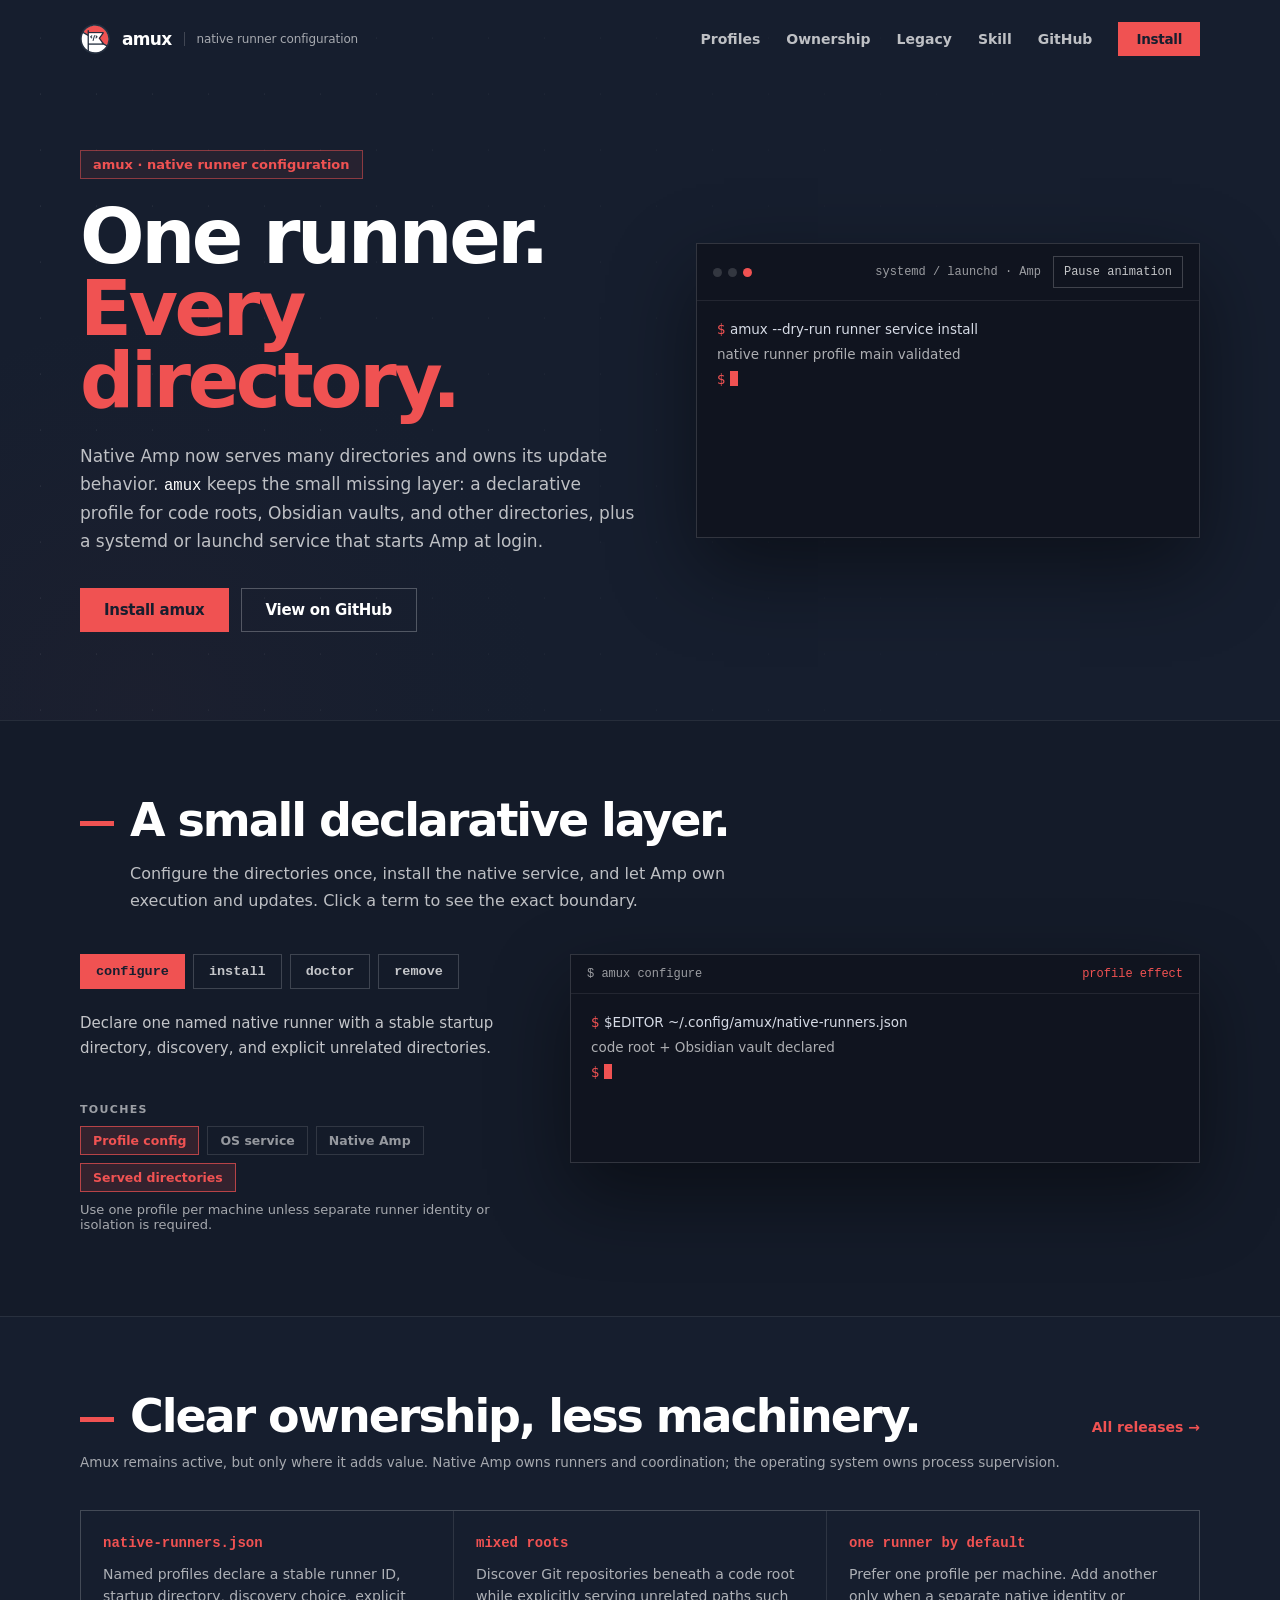
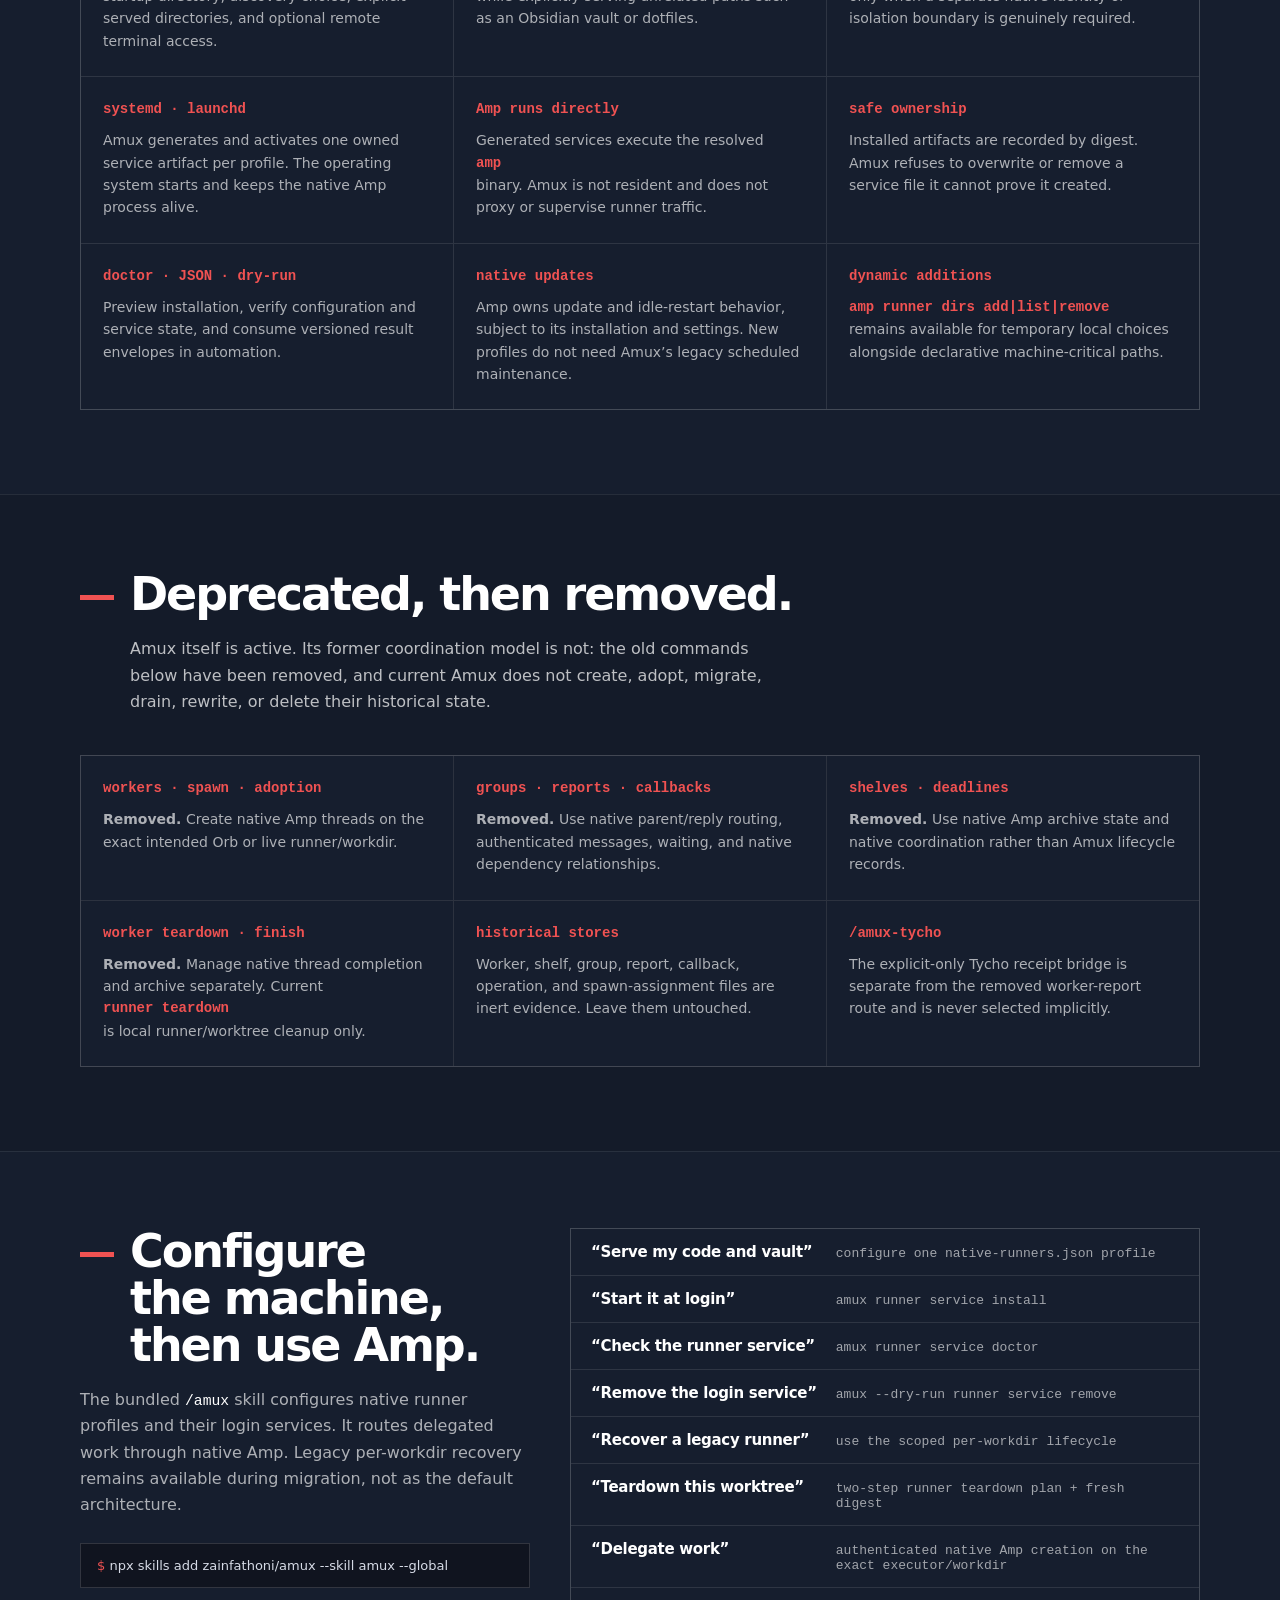
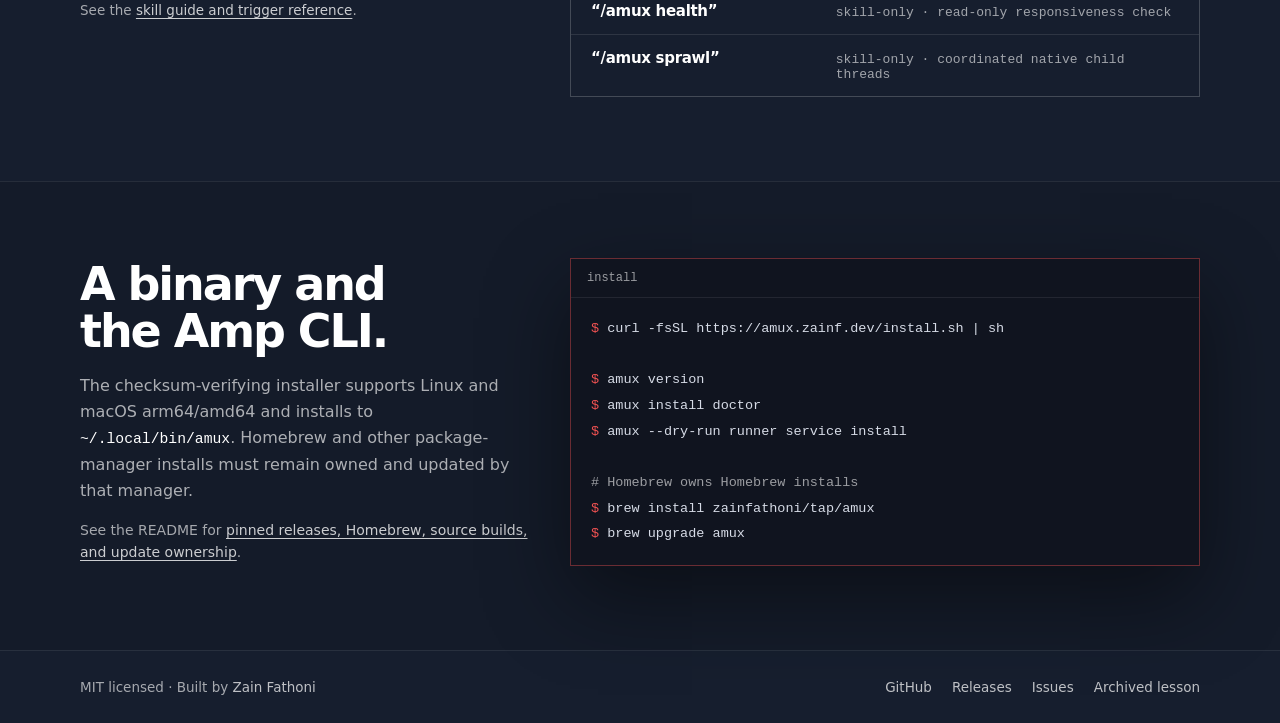
==== commit 2fe1574b: "Harden native runner service lifecycle" ====
--- a/docs/index.html
+++ b/docs/index.html
@@ -816,7 +816,7 @@
               <div class="eyebrow">amux · native runner configuration</div>
               <h1 id="hero-title">One runner.<br /><span class="accent">Every directory.</span></h1>
               <p class="hero-copy">
-                Native Amp now serves many directories and updates itself. <code>amux</code> keeps the small missing layer: a declarative profile
+                Native Amp now serves many directories and owns its update behavior. <code>amux</code> keeps the small missing layer: a declarative profile
                 for code roots, Obsidian vaults, and other directories, plus a systemd or launchd service that starts Amp at login.
               </p>
               <div class="hero-actions">
@@ -908,7 +908,7 @@
               </article>
               <article class="api-card">
                 <code>native updates</code>
-                <p>Amp owns automatic updates and idle restart. New profiles do not need Amux’s legacy scheduled maintenance.</p>
+                <p>Amp owns update and idle-restart behavior, subject to its installation and settings. New profiles do not need Amux’s legacy scheduled maintenance.</p>
               </article>
               <article class="api-card">
                 <code>dynamic additions</code>
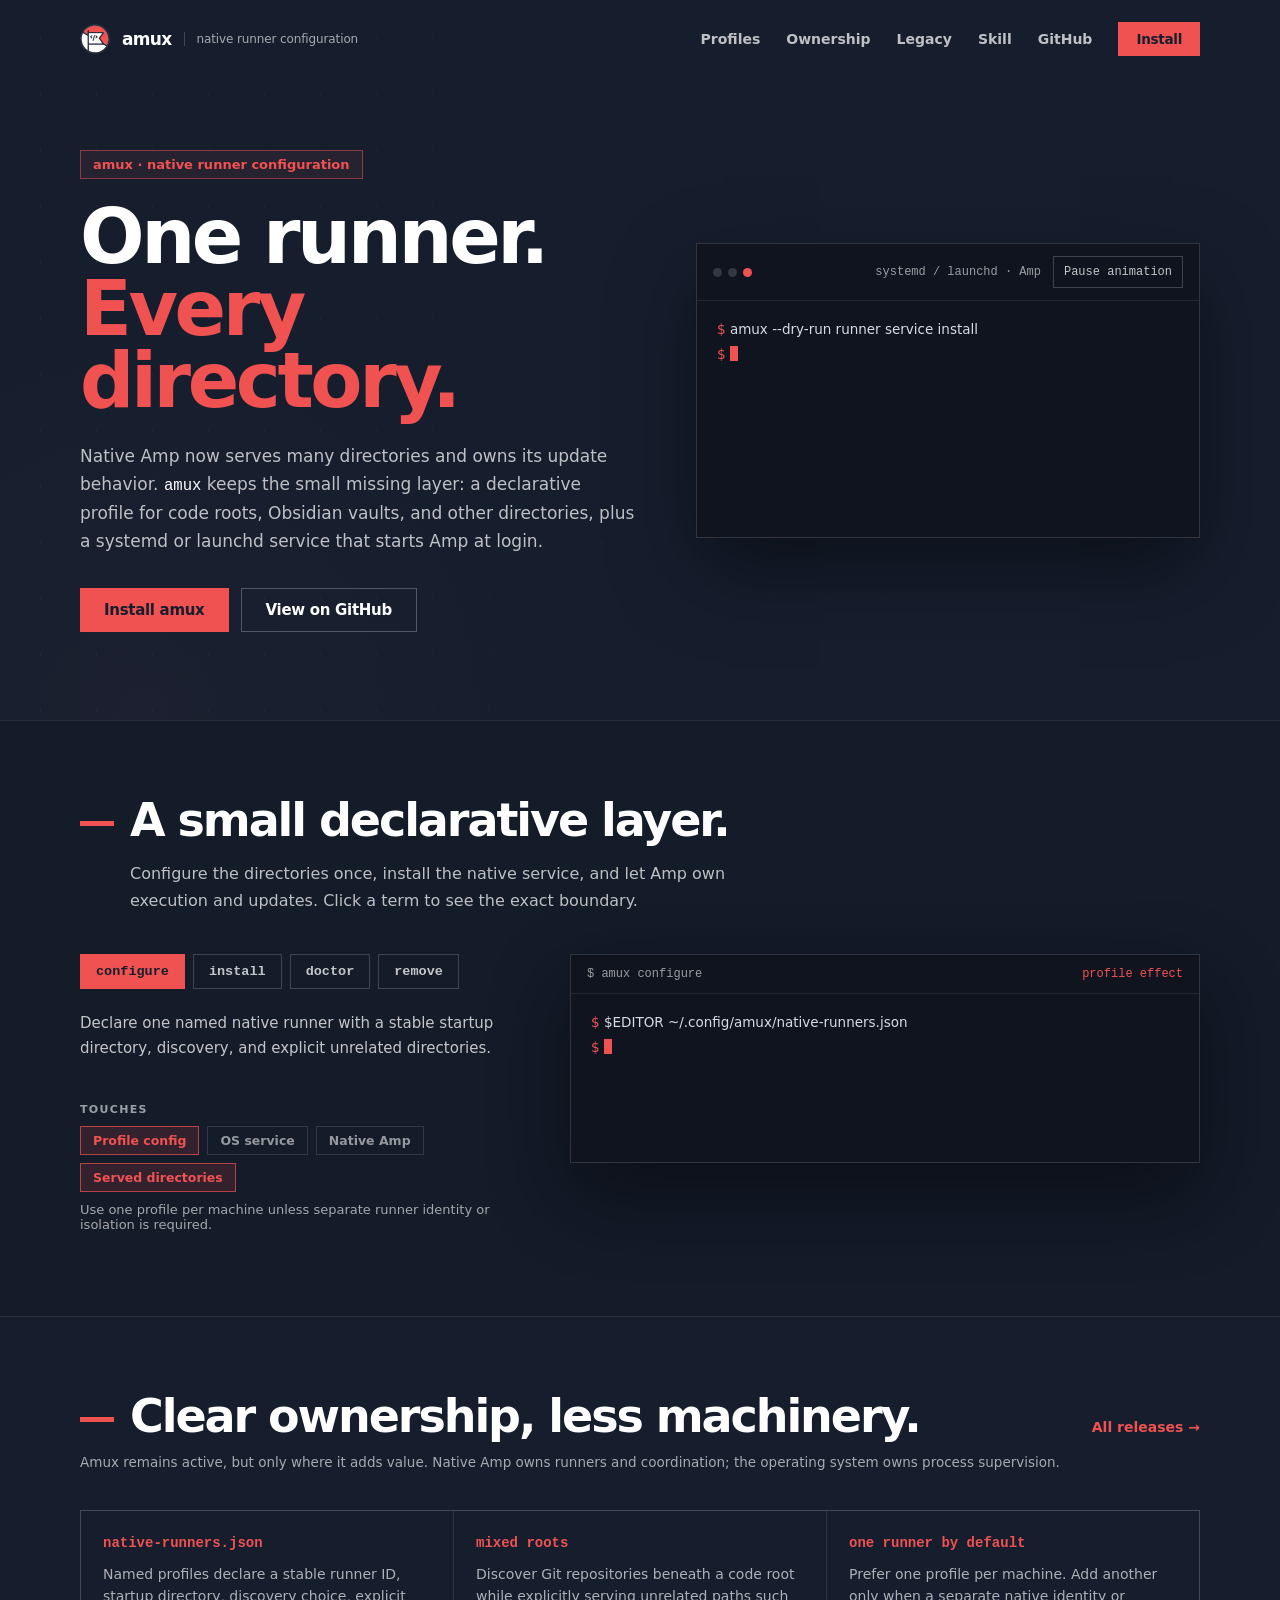
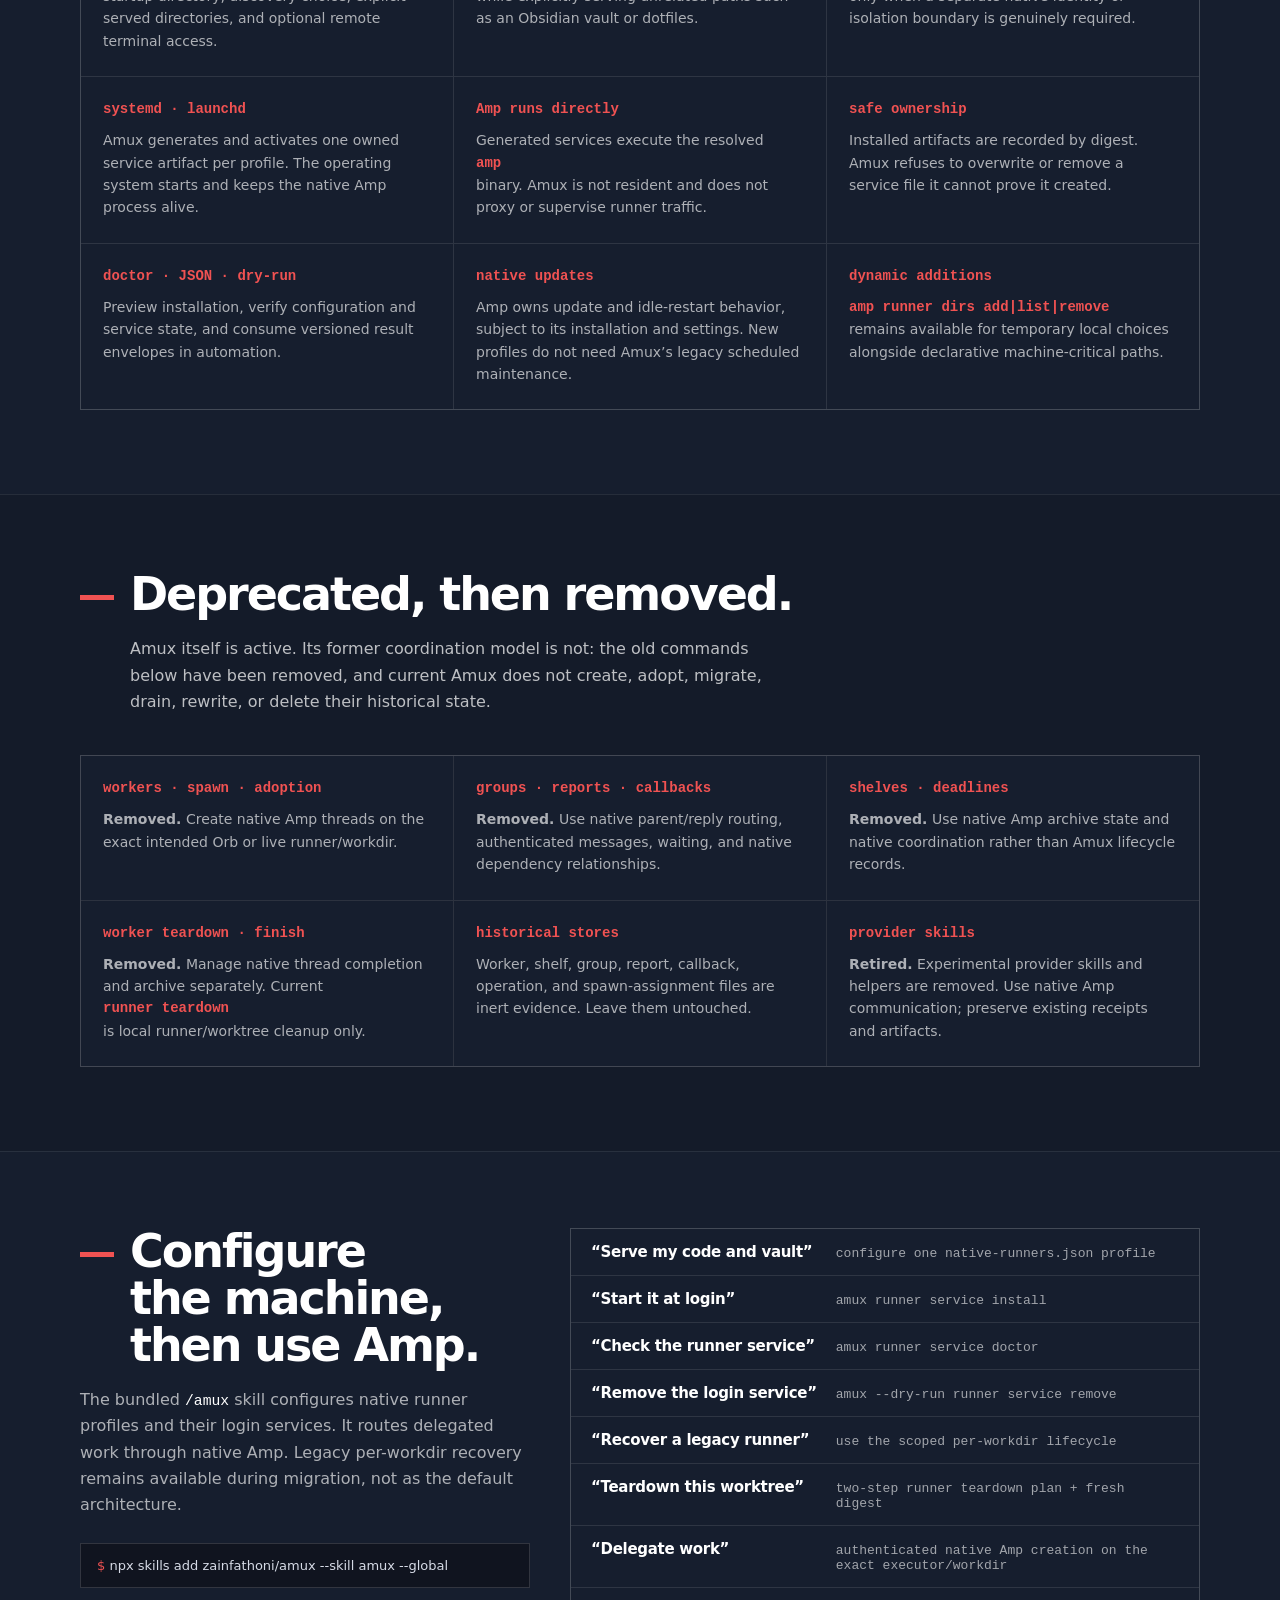
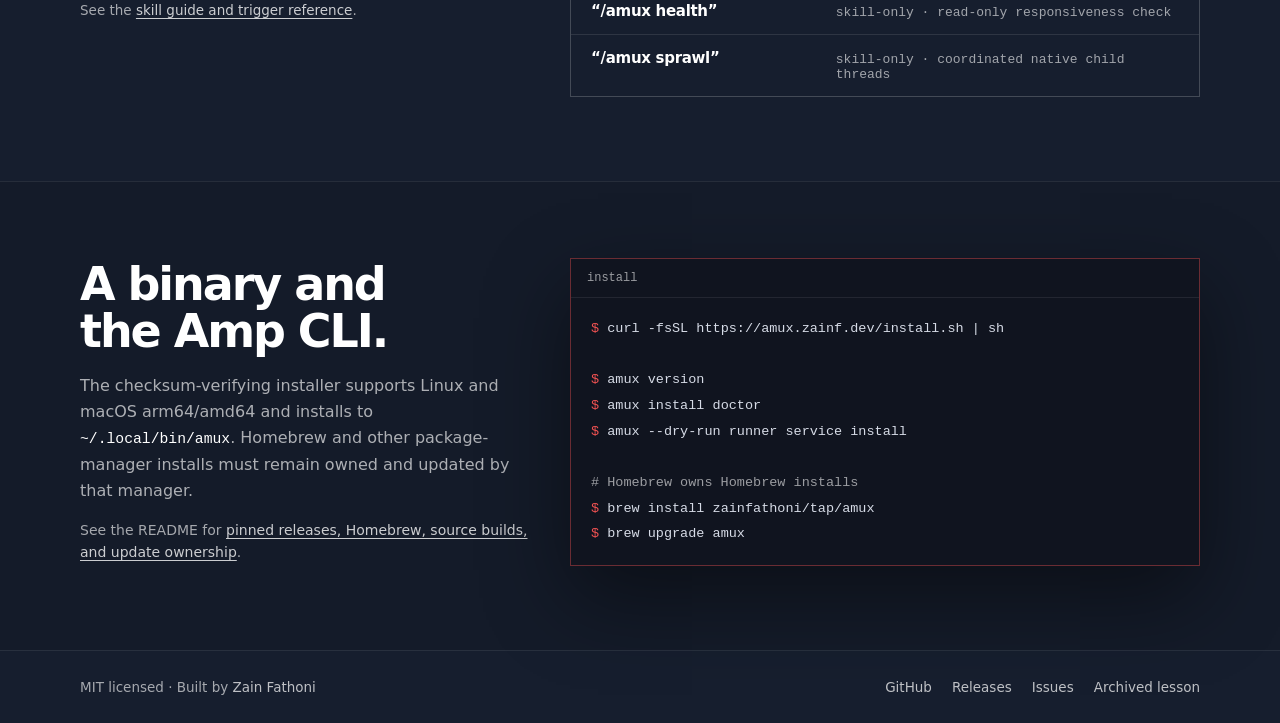
==== commit 8c7f5440: "Retire experimental provider skills Keep only the amux runner-service skill. Remove provider bundles" ====
--- a/docs/index.html
+++ b/docs/index.html
@@ -950,8 +950,8 @@
                 <p>Worker, shelf, group, report, callback, operation, and spawn-assignment files are inert evidence. Leave them untouched.</p>
               </article>
               <article class="api-card">
-                <code>/amux-tycho</code>
-                <p>The explicit-only Tycho receipt bridge is separate from the removed worker-report route and is never selected implicitly.</p>
+                <code>provider skills</code>
+                <p><strong>Retired.</strong> Experimental provider skills and helpers are removed. Use native Amp communication; preserve existing receipts and artifacts.</p>
               </article>
             </div>
           </div>
